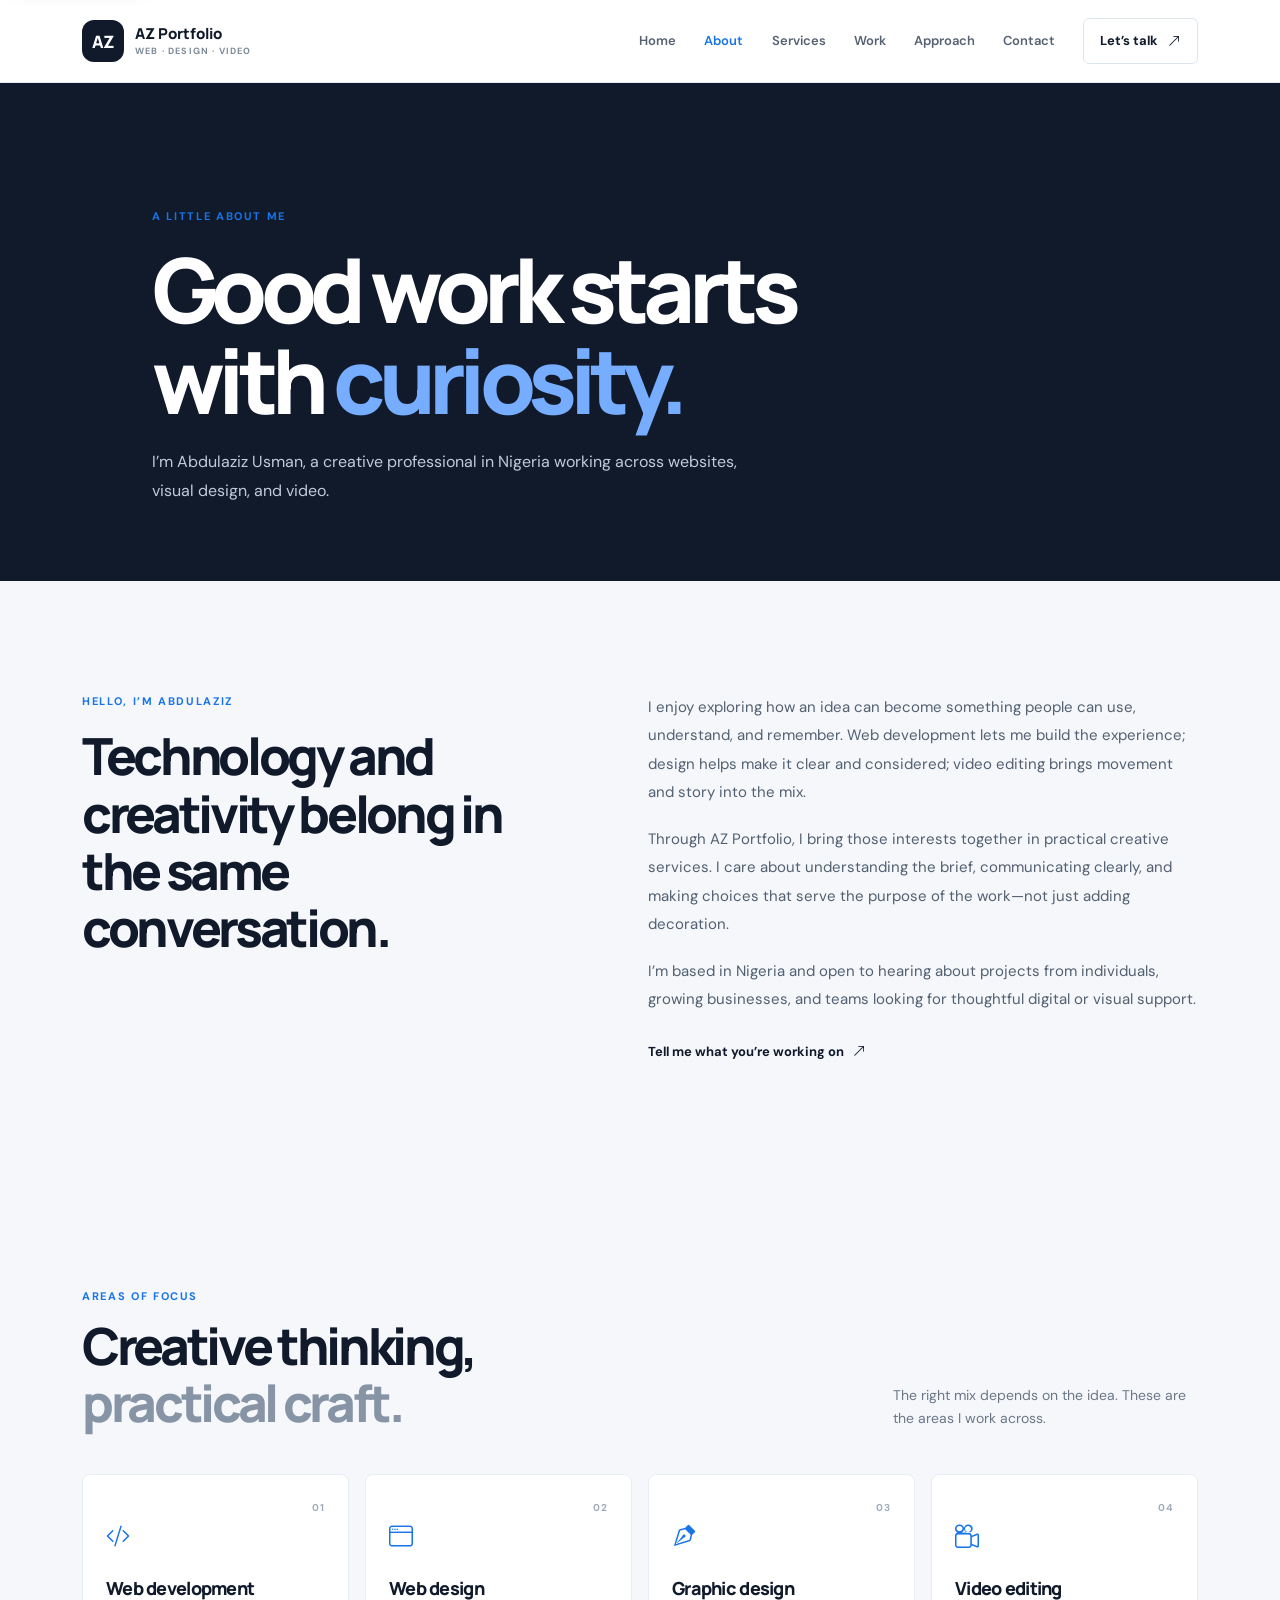
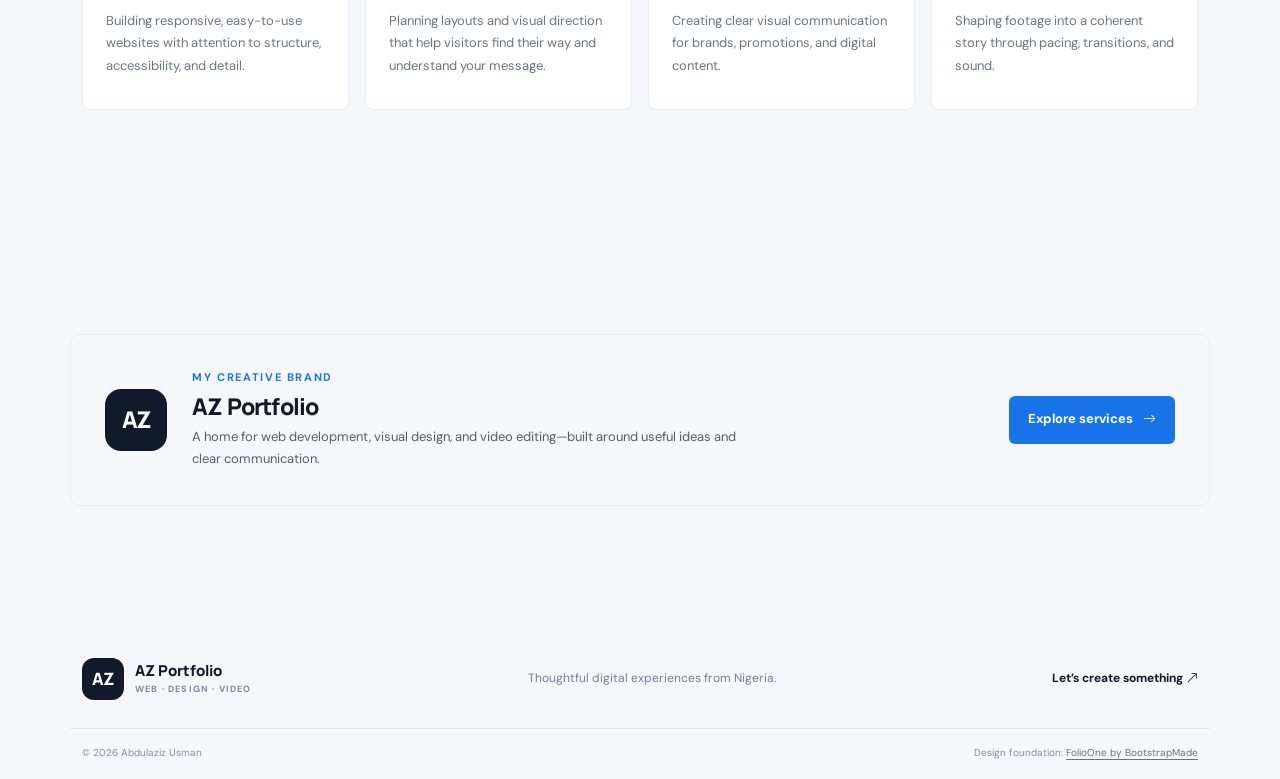
==== about.html @ 6d67b8bb "edit" ====
<!DOCTYPE html>
<html lang="en">
<head>
  <meta charset="utf-8">
  <meta name="viewport" content="width=device-width, initial-scale=1">
  <meta name="description" content="Meet Abdulaziz Usman of AZ Portfolio: a Nigeria-based web developer, designer, and video editor who enjoys turning ideas into useful digital work.">
  <meta name="theme-color" content="#101a2b">
  <meta property="og:type" content="website"><meta property="og:locale" content="en_NG"><meta property="og:site_name" content="AZ Portfolio">
  <meta property="og:title" content="About Abdulaziz Usman | AZ Portfolio"><meta property="og:description" content="A little about Abdulaziz Usman and his approach to web development, design, and video editing.">
  <title>About Abdulaziz Usman | AZ Portfolio</title>
  <link rel="icon" href="assets/img/favicon.svg" type="image/svg+xml">
  <link rel="preconnect" href="https://fonts.googleapis.com"><link rel="preconnect" href="https://fonts.gstatic.com" crossorigin>
  <link href="https://fonts.googleapis.com/css2?family=DM+Sans:wght@400;500;600;700&family=Manrope:wght@400;500;600;700;800&display=swap" rel="stylesheet">
  <link href="assets/vendor/bootstrap/css/bootstrap.min.css" rel="stylesheet"><link href="assets/vendor/bootstrap-icons/bootstrap-icons.css" rel="stylesheet"><link href="assets/vendor/aos/aos.css" rel="stylesheet"><link href="assets/css/main.css" rel="stylesheet">
</head>
<body class="az-site">
  <a class="skip-link" href="#main">Skip to content</a>
  <header id="header" class="header az-header sticky-top"><div class="container az-header-inner">
    <a class="brand-link" href="index.html" aria-label="AZ Portfolio home"><span class="brand-mark" aria-hidden="true">AZ</span><span class="brand-copy"><strong>AZ Portfolio</strong><small>WEB · DESIGN · VIDEO</small></span></a>
    <nav id="navmenu" class="navmenu" aria-label="Main navigation"><ul id="primary-navigation"><li><a href="index.html">Home</a></li><li><a class="active" href="about.html" aria-current="page">About</a></li><li><a href="services.html">Services</a></li><li><a href="portfolio.html">Work</a></li><li><a href="resume.html">Approach</a></li><li><a href="contact.html">Contact</a></li></ul><button class="mobile-nav-toggle d-xl-none" type="button" aria-label="Open navigation" aria-controls="primary-navigation" aria-expanded="false"><i class="bi bi-list" aria-hidden="true"></i></button></nav>
    <a class="header-cta" href="contact.html">Let’s talk <i class="bi bi-arrow-up-right" aria-hidden="true"></i></a>
  </div></header>
  <main id="main">
    <section class="page-hero"><div class="container page-hero-inner" data-aos="fade-up"><p class="eyebrow">A little about me</p><h1>Good work starts<br>with <span>curiosity.</span></h1><p>I’m Abdulaziz Usman, a creative professional in Nigeria working across websites, visual design, and video.</p></div></section>
    <section class="az-section"><div class="container about-layout">
      <div class="about-lead" data-aos="fade-up"><p class="eyebrow">Hello, I’m Abdulaziz</p><h2>Technology and creativity belong in the same conversation.</h2></div>
      <div class="about-copy" data-aos="fade-up" data-aos-delay="100"><p>I enjoy exploring how an idea can become something people can use, understand, and remember. Web development lets me build the experience; design helps make it clear and considered; video editing brings movement and story into the mix.</p><p>Through AZ Portfolio, I bring those interests together in practical creative services. I care about understanding the brief, communicating clearly, and making choices that serve the purpose of the work—not just adding decoration.</p><p>I’m based in Nigeria and open to hearing about projects from individuals, growing businesses, and teams looking for thoughtful digital or visual support.</p><a class="text-link" href="contact.html">Tell me what you’re working on <i class="bi bi-arrow-up-right" aria-hidden="true"></i></a></div>
    </div></section>
    <section class="az-section section-muted"><div class="container">
      <div class="section-heading" data-aos="fade-up"><div><p class="eyebrow">Areas of focus</p><h2>Creative thinking,<br><span>practical craft.</span></h2></div><p class="section-aside">The right mix depends on the idea. These are the areas I work across.</p></div>
      <div class="focus-grid">
        <article class="focus-card" data-aos="fade-up"><span>01</span><i class="bi bi-code-slash" aria-hidden="true"></i><h3>Web development</h3><p>Building responsive, easy-to-use websites with attention to structure, accessibility, and detail.</p></article>
        <article class="focus-card" data-aos="fade-up" data-aos-delay="80"><span>02</span><i class="bi bi-window" aria-hidden="true"></i><h3>Web design</h3><p>Planning layouts and visual direction that help visitors find their way and understand your message.</p></article>
        <article class="focus-card" data-aos="fade-up" data-aos-delay="160"><span>03</span><i class="bi bi-vector-pen" aria-hidden="true"></i><h3>Graphic design</h3><p>Creating clear visual communication for brands, promotions, and digital content.</p></article>
        <article class="focus-card" data-aos="fade-up" data-aos-delay="240"><span>04</span><i class="bi bi-camera-reels" aria-hidden="true"></i><h3>Video editing</h3><p>Shaping footage into a coherent story through pacing, transitions, and sound.</p></article>
      </div>
    </div></section>
    <section class="az-section"><div class="container about-brand" data-aos="fade-up"><span class="brand-mark brand-mark-large" aria-hidden="true">AZ</span><div><p class="eyebrow">My creative brand</p><h2>AZ Portfolio</h2><p>A home for web development, visual design, and video editing—built around useful ideas and clear communication.</p></div><a class="btn-az btn-az-primary" href="services.html">Explore services <i class="bi bi-arrow-right" aria-hidden="true"></i></a></div></section>
  </main>
  <footer class="az-footer"><div class="container footer-main"><a class="brand-link" href="index.html" aria-label="AZ Portfolio home"><span class="brand-mark" aria-hidden="true">AZ</span><span class="brand-copy"><strong>AZ Portfolio</strong><small>WEB · DESIGN · VIDEO</small></span></a><p>Thoughtful digital experiences from Nigeria.</p><a class="footer-contact" href="contact.html">Let’s create something <i class="bi bi-arrow-up-right" aria-hidden="true"></i></a></div><div class="container footer-bottom"><span>© <span class="current-year">2026</span> Abdulaziz Usman</span><span>Design foundation: <a href="https://bootstrapmade.com/" target="_blank" rel="noopener noreferrer">FolioOne by BootstrapMade</a></span></div></footer>
  <a href="#" id="scroll-top" class="scroll-top d-flex align-items-center justify-content-center" aria-label="Back to top"><i class="bi bi-arrow-up-short" aria-hidden="true"></i></a>
  <script src="assets/vendor/bootstrap/js/bootstrap.bundle.min.js"></script><script src="assets/vendor/aos/aos.js"></script><script src="assets/js/main.js"></script>
</body>
</html>
---- assets/css/main.css ----
/**
* Template Name: FolioOne
* Template URL: https://bootstrapmade.com/folioone-bootstrap-portfolio-website-template/
* Updated: Aug 23 2025 with Bootstrap v5.3.7
* Author: BootstrapMade.com
* License: https://bootstrapmade.com/license/
*/

/*--------------------------------------------------------------
# Font & Color Variables
# Help: https://bootstrapmade.com/color-system/
--------------------------------------------------------------*/
/* Fonts */
:root {
  --default-font: "Roboto",  system-ui, -apple-system, "Segoe UI", Roboto, "Helvetica Neue", Arial, "Noto Sans", "Liberation Sans", sans-serif, "Apple Color Emoji", "Segoe UI Emoji", "Segoe UI Symbol", "Noto Color Emoji";
  --heading-font: "Raleway",  sans-serif;
  --nav-font: "Poppins",  sans-serif;
}

/* Global Colors - The following color variables are used throughout the website. Updating them here will change the color scheme of the entire website */
:root { 
  --background-color: #101a20; /* Background color for the entire website, including individual sections */
  --default-color: #e7f2f7; /* Default color used for the majority of the text content across the entire website */
  --heading-color: #ffffff; /* Color for headings, subheadings and title throughout the website */
  --accent-color: #1387c1; /* Accent color that represents your brand on the website. It's used for buttons, links, and other elements that need to stand out */
  --surface-color: #141f26; /* The surface color is used as a background of boxed elements within sections, such as cards, icon boxes, or other elements that require a visual separation from the global background. */
  --contrast-color: #ffffff; /* Contrast color for text, ensuring readability against backgrounds of accent, heading, or default colors. */
}

/* Nav Menu Colors - The following color variables are used specifically for the navigation menu. They are separate from the global colors to allow for more customization options */
:root {
  --nav-color: #ffffff;  /* The default color of the main navmenu links */
  --nav-hover-color: #1387c1; /* Applied to main navmenu links when they are hovered over or active */
  --nav-mobile-background-color: #213642; /* Used as the background color for mobile navigation menu */
  --nav-dropdown-background-color: #051117; /* Used as the background color for dropdown items that appear when hovering over primary navigation items */
  --nav-dropdown-color: #e7f2f7; /* Used for navigation links of the dropdown items in the navigation menu. */
  --nav-dropdown-hover-color: #1387c1; /* Similar to --nav-hover-color, this color is applied to dropdown navigation links when they are hovered over. */
}

/* Color Presets - These classes override global colors when applied to any section or element, providing reuse of the sam color scheme. */

.light-background {
  --background-color: #142027;
  --surface-color: #325264;
}

.dark-background {
  --background-color: #0b1419;
  --default-color: #ffffff;
  --heading-color: #ffffff;
  --surface-color: #252525;
  --contrast-color: #ffffff;
}

/* Smooth scroll */
:root {
  scroll-behavior: smooth;
}

/*--------------------------------------------------------------
# General Styling & Shared Classes
--------------------------------------------------------------*/
body {
  color: var(--default-color);
  background-color: var(--background-color);
  font-family: var(--default-font);
}

a {
  color: var(--accent-color);
  text-decoration: none;
  transition: 0.3s;
}

a:hover {
  color: color-mix(in srgb, var(--accent-color), transparent 25%);
  text-decoration: none;
}

h1,
h2,
h3,
h4,
h5,
h6 {
  color: var(--heading-color);
  font-family: var(--heading-font);
}

/* PHP Email Form Messages
------------------------------*/
.php-email-form .error-message {
  display: none;
  background: #df1529;
  color: #ffffff;
  text-align: left;
  padding: 15px;
  margin-bottom: 24px;
  font-weight: 600;
}

.php-email-form .sent-message {
  display: none;
  color: #ffffff;
  background: #059652;
  text-align: center;
  padding: 15px;
  margin-bottom: 24px;
  font-weight: 600;
}

.php-email-form .loading {
  display: none;
  background: var(--surface-color);
  text-align: center;
  padding: 15px;
  margin-bottom: 24px;
}

.php-email-form .loading:before {
  content: "";
  display: inline-block;
  border-radius: 50%;
  width: 24px;
  height: 24px;
  margin: 0 10px -6px 0;
  border: 3px solid var(--accent-color);
  border-top-color: var(--surface-color);
  animation: php-email-form-loading 1s linear infinite;
}

@keyframes php-email-form-loading {
  0% {
    transform: rotate(0deg);
  }

  100% {
    transform: rotate(360deg);
  }
}

/*--------------------------------------------------------------
# Global Header
--------------------------------------------------------------*/
.header {
  --background-color: rgba(255, 255, 255, 0);
  color: var(--default-color);
  background-color: var(--background-color);
  padding: 15px 0;
  transition: all 0.5s;
  z-index: 997;
  border-bottom: 1px solid color-mix(in srgb, var(--default-color), transparent 92%);
}

.header .logo {
  line-height: 1;
}

.header .logo img {
  max-height: 36px;
  margin-right: 8px;
}

.header .logo h1 {
  font-size: 32px;
  margin: 0;
  font-weight: 400;
  color: var(--heading-color);
}

.header .header-social-links {
  padding-right: 15px;
}

.header .header-social-links a {
  color: color-mix(in srgb, var(--default-color), transparent 40%);
  padding-left: 6px;
  display: inline-block;
  transition: 0.3s;
  font-size: 16px;
}

.header .header-social-links a:hover {
  color: var(--default-color);
}

.header .header-social-links a i {
  line-height: 0px;
}

@media (max-width: 1200px) {
  .header .logo {
    order: 1;
  }

  .header .header-social-links {
    order: 2;
  }

  .header .navmenu {
    order: 3;
  }
}

/* Global Header on Scroll
------------------------------*/
.scrolled .header {
  --background-color: rgb(0, 0, 0);
}

/*--------------------------------------------------------------
# Navigation Menu
--------------------------------------------------------------*/
/* Desktop Navigation */
@media (min-width: 1200px) {
  .navmenu {
    padding: 0;
  }

  .navmenu ul {
    margin: 0;
    padding: 0;
    display: flex;
    list-style: none;
    align-items: center;
  }

  .navmenu li {
    position: relative;
  }

  .navmenu>ul>li {
    white-space: nowrap;
    padding: 15px 28px 15px 0;
  }

  .navmenu>ul>li:last-child {
    padding-right: 0;
  }

  .navmenu a,
  .navmenu a:focus {
    color: var(--nav-color);
    font-size: 15px;
    padding: 0 2px;
    font-family: var(--nav-font);
    font-weight: 400;
    display: flex;
    align-items: center;
    justify-content: space-between;
    white-space: nowrap;
    transition: 0.3s;
    position: relative;
  }

  .navmenu a i,
  .navmenu a:focus i {
    font-size: 12px;
    line-height: 0;
    margin-left: 5px;
    transition: 0.3s;
  }

  .navmenu>ul>li>a:before {
    content: "";
    position: absolute;
    height: 2px;
    bottom: -6px;
    left: 0;
    background-color: var(--nav-hover-color);
    visibility: hidden;
    width: 0px;
    transition: all 0.3s ease-in-out 0s;
  }

  .navmenu a:hover:before,
  .navmenu li:hover>a:before,
  .navmenu .active:before {
    visibility: visible;
    width: 25px;
  }

  .navmenu li:hover>a,
  .navmenu .active,
  .navmenu .active:focus {
    color: var(--nav-hover-color);
  }

  .navmenu .dropdown ul {
    margin: 0;
    padding: 10px 0;
    background: var(--nav-dropdown-background-color);
    display: block;
    position: absolute;
    visibility: hidden;
    left: -5px;
    top: 130%;
    opacity: 0;
    transition: 0.3s;
    border-radius: 4px;
    z-index: 99;
    box-shadow: 0px 0px 30px rgba(0, 0, 0, 0.1);
  }

  .navmenu .dropdown ul li {
    min-width: 200px;
  }

  .navmenu .dropdown ul a {
    padding: 10px 20px;
    font-size: 15px;
    text-transform: none;
    color: var(--nav-dropdown-color);
  }

  .navmenu .dropdown ul a i {
    font-size: 12px;
  }

  .navmenu .dropdown ul a:hover,
  .navmenu .dropdown ul .active:hover,
  .navmenu .dropdown ul li:hover>a {
    color: var(--nav-dropdown-hover-color);
  }

  .navmenu .dropdown:hover>ul {
    opacity: 1;
    top: 100%;
    visibility: visible;
  }

  .navmenu .dropdown .dropdown ul {
    top: 0;
    left: -90%;
    visibility: hidden;
  }

  .navmenu .dropdown .dropdown:hover>ul {
    opacity: 1;
    top: 0;
    left: -100%;
    visibility: visible;
  }
}

/* Mobile Navigation */
@media (max-width: 1199px) {
  .mobile-nav-toggle {
    color: var(--nav-color);
    font-size: 28px;
    line-height: 0;
    margin-right: 10px;
    cursor: pointer;
    transition: color 0.3s;
  }

  .navmenu {
    padding: 0;
    z-index: 9997;
  }

  .navmenu ul {
    display: none;
    list-style: none;
    position: absolute;
    inset: 60px 20px 20px 20px;
    padding: 10px 0;
    margin: 0;
    border-radius: 6px;
    background-color: var(--nav-mobile-background-color);
    border: 1px solid color-mix(in srgb, var(--default-color), transparent 90%);
    box-shadow: none;
    overflow-y: auto;
    transition: 0.3s;
    z-index: 9998;
  }

  .navmenu a,
  .navmenu a:focus {
    color: var(--nav-dropdown-color);
    padding: 10px 20px;
    font-family: var(--nav-font);
    font-size: 17px;
    font-weight: 500;
    display: flex;
    align-items: center;
    justify-content: space-between;
    white-space: nowrap;
    transition: 0.3s;
  }

  .navmenu a i,
  .navmenu a:focus i {
    font-size: 12px;
    line-height: 0;
    margin-left: 5px;
    width: 30px;
    height: 30px;
    display: flex;
    align-items: center;
    justify-content: center;
    border-radius: 50%;
    transition: 0.3s;
    background-color: color-mix(in srgb, var(--accent-color), transparent 90%);
  }

  .navmenu a i:hover,
  .navmenu a:focus i:hover {
    background-color: var(--accent-color);
    color: var(--contrast-color);
  }

  .navmenu a:hover,
  .navmenu .active,
  .navmenu .active:focus {
    color: var(--nav-dropdown-hover-color);
  }

  .navmenu .active i,
  .navmenu .active:focus i {
    background-color: var(--accent-color);
    color: var(--contrast-color);
    transform: rotate(180deg);
  }

  .navmenu .dropdown ul {
    position: static;
    display: none;
    z-index: 99;
    padding: 10px 0;
    margin: 10px 20px;
    background-color: var(--nav-dropdown-background-color);
    transition: all 0.5s ease-in-out;
  }

  .navmenu .dropdown ul ul {
    background-color: rgba(33, 37, 41, 0.1);
  }

  .navmenu .dropdown>.dropdown-active {
    display: block;
    background-color: rgba(33, 37, 41, 0.03);
  }

  .mobile-nav-active {
    overflow: hidden;
  }

  .mobile-nav-active .mobile-nav-toggle {
    color: #fff;
    position: absolute;
    font-size: 32px;
    top: 15px;
    right: 15px;
    margin-right: 0;
    z-index: 9999;
  }

  .mobile-nav-active .navmenu {
    position: fixed;
    overflow: hidden;
    inset: 0;
    background: rgba(33, 37, 41, 0.8);
    transition: 0.3s;
  }

  .mobile-nav-active .navmenu>ul {
    display: block;
  }
}

/*--------------------------------------------------------------
# Global Footer
--------------------------------------------------------------*/
.footer {
  color: var(--default-color);
  background-color: var(--background-color);
  font-size: 14px;
  padding: 40px 0;
  position: relative;
  border-top: 1px solid color-mix(in srgb, var(--default-color), transparent 92%);
}

.footer .copyright p {
  margin-bottom: 0;
}

.footer .social-links {
  margin-top: 20px;
}

.footer .social-links a {
  display: flex;
  align-items: center;
  justify-content: center;
  width: 40px;
  height: 40px;
  border-radius: 50%;
  border: 1px solid color-mix(in srgb, var(--default-color), transparent 50%);
  font-size: 16px;
  color: color-mix(in srgb, var(--default-color), transparent 50%);
  margin: 0 5px;
  transition: 0.3s;
}

.footer .social-links a:hover {
  color: var(--accent-color);
  border-color: var(--accent-color);
}

.footer .credits {
  margin-top: 10px;
  font-size: 13px;
  text-align: center;
}

/*--------------------------------------------------------------
# Preloader
--------------------------------------------------------------*/
#preloader {
  position: fixed;
  inset: 0;
  z-index: 9999;
  overflow: hidden;
  background-color: var(--background-color);
  transition: all 0.6s ease-out;
  width: 100%;
  height: 100vh;
}

#preloader:before,
#preloader:after {
  content: "";
  position: absolute;
  border: 4px solid var(--accent-color);
  border-radius: 50%;
  animation: animate-preloader 2s cubic-bezier(0, 0.2, 0.8, 1) infinite;
}

#preloader:after {
  animation-delay: -0.5s;
}

@keyframes animate-preloader {
  0% {
    width: 10px;
    height: 10px;
    top: calc(50% - 5px);
    left: calc(50% - 5px);
    opacity: 1;
  }

  100% {
    width: 72px;
    height: 72px;
    top: calc(50% - 36px);
    left: calc(50% - 36px);
    opacity: 0;
  }
}

/*--------------------------------------------------------------
# Scroll Top Button
--------------------------------------------------------------*/
.scroll-top {
  position: fixed;
  visibility: hidden;
  opacity: 0;
  right: 15px;
  bottom: -15px;
  z-index: 99999;
  background-color: var(--accent-color);
  width: 44px;
  height: 44px;
  border-radius: 50px;
  transition: all 0.4s;
}

.scroll-top i {
  font-size: 24px;
  color: var(--contrast-color);
  line-height: 0;
}

.scroll-top:hover {
  background-color: color-mix(in srgb, var(--accent-color), transparent 20%);
  color: var(--contrast-color);
}

.scroll-top.active {
  visibility: visible;
  opacity: 1;
  bottom: 15px;
}

/*--------------------------------------------------------------
# Disable aos animation delay on mobile devices
--------------------------------------------------------------*/
@media screen and (max-width: 768px) {
  [data-aos-delay] {
    transition-delay: 0 !important;
  }
}

/*--------------------------------------------------------------
# Global Page Titles & Breadcrumbs
--------------------------------------------------------------*/
.page-title {
  color: var(--default-color);
  background-color: var(--background-color);
  position: relative;
}

.page-title .heading {
  padding: 80px 0;
  border-top: 1px solid color-mix(in srgb, var(--default-color), transparent 90%);
}

.page-title .heading h1 {
  font-size: 38px;
  font-weight: 700;
}

.page-title nav {
  background-color: color-mix(in srgb, var(--default-color), transparent 96%);
  padding: 20px 0;
}

.page-title nav ol {
  display: flex;
  flex-wrap: wrap;
  list-style: none;
  padding: 0;
  margin: 0;
  font-size: 16px;
  font-weight: 400;
}

.page-title nav ol li+li {
  padding-left: 10px;
}

.page-title nav ol li+li::before {
  content: "/";
  display: inline-block;
  padding-right: 10px;
  color: color-mix(in srgb, var(--default-color), transparent 70%);
}

/*--------------------------------------------------------------
# Global Sections
--------------------------------------------------------------*/
section,
.section {
  color: var(--default-color);
  background-color: var(--background-color);
  padding: 60px 0;
  scroll-margin-top: 100px;
  overflow: clip;
}

@media (max-width: 1199px) {

  section,
  .section {
    scroll-margin-top: 66px;
  }
}

/*--------------------------------------------------------------
# Global Section Titles
--------------------------------------------------------------*/
.section-title {
  text-align: center;
  padding-bottom: 60px;
  position: relative;
}

.section-title h2 {
  font-size: 3.5rem;
  font-weight: 400;
  line-height: 1.2;
  color: var(--heading-color);
  margin-bottom: 1.5rem;
  letter-spacing: -1px;
}

@media (max-width: 768px) {
  .section-title h2 {
    font-size: 2.5rem;
  }
}

.section-title p {
  font-size: 1.125rem;
  line-height: 1.8;
  color: color-mix(in srgb, var(--default-color), transparent 25%);
  max-width: 900px;
  margin: 0 auto;
  text-wrap: balance;
}

/*--------------------------------------------------------------
# Hero Section
--------------------------------------------------------------*/
.hero {
  padding: 80px 0;
  min-height: 100vh;
  display: flex;
  align-items: center;
}

.hero .hero-content h1 {
  font-size: 3.5rem;
  font-weight: 700;
  margin-bottom: 1rem;
  line-height: 1.2;
}

.hero .hero-content h1 .highlight {
  color: var(--accent-color);
  position: relative;
}

.hero .hero-content h1 .highlight::after {
  content: "";
  position: absolute;
  bottom: 0;
  left: 0;
  width: 100%;
  height: 3px;
  background: linear-gradient(90deg, var(--accent-color), color-mix(in srgb, var(--accent-color), transparent 50%));
  border-radius: 2px;
}

@media (max-width: 768px) {
  .hero .hero-content h1 {
    font-size: 2.5rem;
  }
}

.hero .hero-content h2 {
  font-size: 1.5rem;
  font-weight: 400;
  margin-bottom: 2rem;
  color: color-mix(in srgb, var(--default-color), transparent 20%);
}

.hero .hero-content h2 .typed {
  color: var(--accent-color);
  font-weight: 600;
}

@media (max-width: 768px) {
  .hero .hero-content h2 {
    font-size: 1.25rem;
  }
}

.hero .hero-content p {
  font-size: 1.1rem;
  line-height: 1.6;
  margin-bottom: 2.5rem;
  color: color-mix(in srgb, var(--default-color), transparent 30%);
}

.hero .hero-actions {
  display: flex;
  gap: 1rem;
  margin-bottom: 3rem;
}

.hero .hero-actions .btn {
  padding: 12px 30px;
  border-radius: 50px;
  font-weight: 600;
  text-decoration: none;
  transition: all 0.3s ease;
  border: 2px solid;
}

.hero .hero-actions .btn.btn-primary {
  background: var(--accent-color);
  color: var(--contrast-color);
  border-color: var(--accent-color);
}

.hero .hero-actions .btn.btn-primary:hover {
  background: color-mix(in srgb, var(--accent-color), black 15%);
  border-color: color-mix(in srgb, var(--accent-color), black 15%);
  transform: translateY(-2px);
}

.hero .hero-actions .btn.btn-outline {
  background: transparent;
  color: var(--accent-color);
  border-color: var(--accent-color);
}

.hero .hero-actions .btn.btn-outline:hover {
  transform: translateY(-2px);
}

@media (max-width: 576px) {
  .hero .hero-actions {
    flex-direction: column;
  }

  .hero .hero-actions .btn {
    text-align: center;
  }
}

.hero .social-links {
  display: flex;
  gap: 1rem;
}

.hero .social-links a {
  width: 45px;
  height: 45px;
  background: var(--surface-color);
  border-radius: 50%;
  display: flex;
  align-items: center;
  justify-content: center;
  color: var(--default-color);
  font-size: 1.2rem;
  transition: all 0.3s ease;
}

.hero .social-links a:hover {
  background: var(--accent-color);
  color: var(--contrast-color);
  transform: translateY(-3px);
  box-shadow: 0 8px 25px color-mix(in srgb, var(--accent-color), transparent 70%);
}

.hero .hero-image {
  position: relative;
}

.hero .hero-image .image-wrapper {
  position: relative;
  max-width: 450px;
  margin: 0 auto;
}

.hero .hero-image .image-wrapper img {
  border-radius: 20px;
  box-shadow: 0 5px 15px color-mix(in srgb, var(--default-color), transparent 95%);
  transition: transform 0.3s ease;
}

.hero .hero-image .image-wrapper img:hover {
  transform: scale(1.02);
}

.hero .hero-image .floating-elements {
  position: absolute;
  top: 0;
  left: 0;
  right: 0;
  bottom: 0;
  pointer-events: none;
}

.hero .hero-image .floating-elements .floating-card {
  position: absolute;
  background: var(--surface-color);
  padding: 15px 20px;
  border-radius: 15px;
  box-shadow: 0 10px 30px color-mix(in srgb, var(--default-color), transparent 90%);
  display: flex;
  align-items: center;
  gap: 10px;
  font-weight: 600;
  animation: float 3s ease-in-out infinite;
}

.hero .hero-image .floating-elements .floating-card i {
  font-size: 1.5rem;
  color: var(--accent-color);
}

.hero .hero-image .floating-elements .floating-card.design {
  top: 10%;
  right: -10%;
  animation-delay: 0s;
}

.hero .hero-image .floating-elements .floating-card.code {
  bottom: 30%;
  left: -15%;
  animation-delay: 1s;
}

.hero .hero-image .floating-elements .floating-card.creativity {
  top: 60%;
  right: -5%;
  animation-delay: 2s;
}

@media (max-width: 992px) {
  .hero .hero-image .floating-elements .floating-card {
    display: none;
  }
}

@keyframes float {

  0%,
  100% {
    transform: translateY(0px);
  }

  50% {
    transform: translateY(-10px);
  }
}

@media (max-width: 992px) {
  .hero .hero-content {
    text-align: center;
    margin-bottom: 3rem;
  }
}

/*--------------------------------------------------------------
# About Section
--------------------------------------------------------------*/
.about .intro-content .eyebrow {
  display: inline-block;
  letter-spacing: 0.12em;
  text-transform: uppercase;
  font-size: 12px;
  color: color-mix(in srgb, var(--default-color), transparent 40%);
  margin-bottom: 16px;
}

.about .intro-content .headline {
  font-family: var(--heading-font);
  font-weight: 300;
  line-height: 1.2;
  font-size: clamp(28px, 4vw, 44px);
  margin: 0 0 24px 0;
}

.about .intro-content .lead {
  font-size: 18px;
  line-height: 1.8;
  color: color-mix(in srgb, var(--default-color), transparent 10%);
  margin-bottom: 24px;
}

.about .intro-content p {
  line-height: 1.8;
  margin-bottom: 24px;
  color: color-mix(in srgb, var(--default-color), transparent 5%);
}

.about .intro-content .cta-group {
  display: flex;
  gap: 24px;
  align-items: center;
  margin-top: 24px;
}

.about .intro-content .cta-group .btn-ghost {
  display: inline-flex;
  align-items: center;
  gap: 8px;
  padding: 12px 18px;
  border-radius: 6px;
  color: var(--accent-color);
  background: color-mix(in srgb, var(--accent-color), transparent 92%);
  border: 1px solid color-mix(in srgb, var(--accent-color), transparent 70%);
  transition: 0.3s ease-in-out;
}

.about .intro-content .cta-group .btn-ghost:hover,
.about .intro-content .cta-group .btn-ghost:focus {
  color: var(--contrast-color);
  background: var(--accent-color);
  border-color: var(--accent-color);
  outline: none;
  box-shadow: 0 0 0 3px color-mix(in srgb, var(--accent-color), transparent 70%);
}

.about .intro-content .cta-group .link-underline {
  display: inline-flex;
  align-items: center;
  gap: 8px;
  position: relative;
  color: var(--accent-color);
  padding-bottom: 4px;
  transition: 0.3s ease-in-out;
}

.about .intro-content .cta-group .link-underline::after {
  content: "";
  position: absolute;
  left: 0;
  right: 0;
  bottom: 0;
  height: 1px;
  background: color-mix(in srgb, var(--accent-color), transparent 40%);
  transform: scaleX(0.4);
  transform-origin: left;
  transition: 0.3s ease-in-out;
}

.about .intro-content .cta-group .link-underline:hover,
.about .intro-content .cta-group .link-underline:focus {
  color: color-mix(in srgb, var(--accent-color), transparent 10%);
  outline: none;
}

.about .intro-content .cta-group .link-underline:hover::after,
.about .intro-content .cta-group .link-underline:focus::after {
  transform: scaleX(1);
}

.about .profile-figure {
  margin: 0;
}

.about .profile-figure .profile-photo {
  width: 88%;
  max-width: 440px;
  border-radius: 18px;
  box-shadow: 0 10px 30px color-mix(in srgb, var(--default-color), transparent 92%);
  transform: translateY(0);
  transition: transform 0.3s ease-in-out;
}

.about .profile-figure .profile-caption {
  margin-top: 24px;
  display: flex;
  align-items: center;
  justify-content: center;
}

.about .profile-figure .profile-caption .meta {
  font-size: 14px;
  color: color-mix(in srgb, var(--default-color), transparent 20%);
}

.about .profile-figure .profile-caption .meta .funfact {
  font-size: 13px;
  margin-top: 4px;
  color: color-mix(in srgb, var(--default-color), transparent 35%);
}

.about .profile-figure:hover .profile-photo {
  transform: translateY(-4px);
}

.about .skill-item {
  padding: 24px;
  border-radius: 6px;
  transition: 0.3s ease-in-out;
  background: color-mix(in srgb, var(--surface-color), var(--accent-color) 2%);
  border: 1px solid color-mix(in srgb, var(--default-color), transparent 88%);
  height: 100%;
}

.about .skill-item i {
  font-size: 24px;
  color: var(--accent-color);
  margin-bottom: 16px;
  display: inline-block;
}

.about .skill-item h3 {
  font-size: 16px;
  margin-bottom: 6px;
  font-weight: 500;
}

.about .skill-item p {
  margin: 0;
  font-size: 14px;
  color: color-mix(in srgb, var(--default-color), transparent 25%);
}

.about .skill-item:hover {
  transform: translateY(-3px);
  border-color: color-mix(in srgb, var(--accent-color), transparent 60%);
  box-shadow: 0 10px 30px color-mix(in srgb, var(--default-color), transparent 92%);
}

.about .timeline-item {
  position: relative;
  padding-left: 26px;
}

.about .timeline-item time {
  display: inline-block;
  font-size: 12px;
  letter-spacing: 0.08em;
  text-transform: uppercase;
  color: color-mix(in srgb, var(--default-color), transparent 45%);
  margin-bottom: 6px;
}

.about .timeline-item h4 {
  font-size: 18px;
  font-weight: 400;
  margin: 0 0 6px;
}

.about .timeline-item p {
  font-size: 14px;
  color: color-mix(in srgb, var(--default-color), transparent 25%);
  margin: 0;
}

.about .timeline-item .dot {
  position: absolute;
  left: 0;
  top: 4px;
  width: 10px;
  height: 10px;
  border-radius: 50%;
  background: var(--accent-color);
  box-shadow: 0 0 0 6px color-mix(in srgb, var(--accent-color), transparent 80%);
}

.about .personal-quote {
  padding: 24px 0;
}

.about .personal-quote p {
  font-family: var(--heading-font);
  font-weight: 300;
  font-size: clamp(20px, 3vw, 28px);
  line-height: 1.5;
  color: color-mix(in srgb, var(--default-color), transparent 5%);
  margin: 0 auto;
  max-width: 800px;
}

.about .fact-pill {
  display: flex;
  align-items: center;
  justify-content: center;
  gap: 10px;
  padding: 10px 14px;
  border-radius: 999px;
  border: 1px solid color-mix(in srgb, var(--default-color), transparent 85%);
  background: var(--surface-color);
  color: color-mix(in srgb, var(--default-color), transparent 10%);
  transition: 0.3s ease-in-out;
}

.about .fact-pill i {
  color: var(--accent-color);
}

.about .fact-pill span {
  font-size: 14px;
}

.about .fact-pill:hover {
  transform: translateY(-2px);
  border-color: color-mix(in srgb, var(--accent-color), transparent 60%);
  box-shadow: 0 10px 30px color-mix(in srgb, var(--default-color), transparent 92%);
}

.about .fact-pill:focus-within {
  box-shadow: 0 0 0 3px color-mix(in srgb, var(--accent-color), transparent 70%);
}

@media (max-width: 992px) {
  .about .profile-figure {
    text-align: center !important;
  }

  .about .profile-figure .profile-photo {
    width: 72%;
  }

  .about .intro-content .cta-group {
    flex-wrap: wrap;
  }
}

@media (max-width: 576px) {
  .about .profile-figure .profile-photo {
    width: 100%;
  }
}

/*--------------------------------------------------------------
# Skills Section
--------------------------------------------------------------*/
.skills .skill-box {
  background-color: var(--surface-color);
  padding: 2rem;
  border-radius: 8px;
  box-shadow: 0 0 20px rgba(0, 0, 0, 0.05);
}

.skills .skill-box h3 {
  font-size: 1.2rem;
  margin-bottom: 1rem;
  font-weight: 600;
}

.skills .skill-box p {
  font-size: 0.9rem;
  margin-bottom: 0.8rem;
  opacity: 0.6;
}

.skills .skill-box .progress {
  background-color: color-mix(in srgb, var(--accent-color), transparent 85%);
  border-radius: 50px;
  height: 8px;
  margin-top: 5px;
  overflow: hidden;
}

.skills .skill-box .progress .progress-bar {
  background-color: var(--accent-color);
  height: 100%;
  position: relative;
  border-radius: 50px;
  transition: 0.9s;
  width: 1px;
}

/*--------------------------------------------------------------
# Stats Section
--------------------------------------------------------------*/
.stats .avatars {
  position: relative;
}

.stats .avatars img {
  width: 60px;
  height: 60px;
  border: 3px solid var(--accent-color);
  margin-right: -15px;
  transition: transform 0.3s ease;
}

.stats .avatars img:hover {
  transform: translateY(-5px);
  z-index: 2;
}

.stats .counters h2 {
  color: var(--heading-color);
  font-size: 48px;
  font-weight: 700;
  margin-bottom: 10px;
}

.stats .counters h2 span {
  display: inline-block;
}

.stats .counters p {
  color: var(--default-color);
  font-size: 18px;
  margin: 0;
  opacity: 0.9;
}

@media (max-width: 991px) {
  .stats .row {
    text-align: center;
  }

  .stats .avatars {
    justify-content: center;
    margin-bottom: 40px;
  }

  .stats .counters h2 {
    font-size: 36px;
  }

  .stats .counters p {
    font-size: 16px;
  }

  .stats .counters .col-md-4 {
    margin-bottom: 30px;
  }

  .stats .counters .col-md-4:last-child {
    margin-bottom: 0;
  }
}

@media (max-width: 576px) {
  .stats {
    padding: 60px 0;
  }

  .stats .avatars {
    flex-wrap: wrap;
    justify-content: center;
  }

  .stats .avatars img {
    margin: 0 -8px;
  }
}

/*--------------------------------------------------------------
# Testimonials Section
--------------------------------------------------------------*/
.testimonials .testimonials-carousel,
.testimonials .testimonials-slider {
  overflow: hidden;
}

.testimonials .testimonial-item .testimonial-content {
  border-left: 3px solid var(--accent-color);
  padding-left: 30px;
}

.testimonials .testimonial-item .testimonial-img {
  border-radius: 50%;
  border: 4px solid var(--background-color);
  margin: 0 auto;
}

.testimonials .testimonial-item h3 {
  font-size: 20px;
  font-weight: bold;
  margin: 10px 0 5px 0;
}

.testimonials .testimonial-item h4 {
  font-size: 14px;
  color: color-mix(in srgb, var(--default-color), transparent 40%);
  margin: 0 0 10px 0;
}

.testimonials .testimonial-item .stars i {
  color: #ffc107;
  margin: 0 1px;
}

.testimonials .testimonial-item .quote-icon-left,
.testimonials .testimonial-item .quote-icon-right {
  color: color-mix(in srgb, var(--accent-color), transparent 50%);
  font-size: 26px;
  line-height: 0;
}

.testimonials .testimonial-item .quote-icon-left {
  display: inline-block;
  left: -5px;
  position: relative;
}

.testimonials .testimonial-item .quote-icon-right {
  display: inline-block;
  right: -5px;
  position: relative;
  top: 10px;
  transform: scale(-1, -1);
}

.testimonials .testimonial-item p {
  font-style: italic;
}

.testimonials .swiper-wrapper {
  height: auto;
}

.testimonials .swiper-pagination {
  margin-top: 30px;
  position: relative;
}

.testimonials .swiper-pagination .swiper-pagination-bullet {
  width: 12px;
  height: 12px;
  background-color: color-mix(in srgb, var(--default-color), transparent 85%);
  opacity: 1;
}

.testimonials .swiper-pagination .swiper-pagination-bullet-active {
  background-color: var(--accent-color);
}

/*--------------------------------------------------------------
# Resume Section
--------------------------------------------------------------*/
.resume .resume-item {
  margin-bottom: 3rem;
}

.resume .resume-item .resume-title {
  font-size: 1.75rem;
  font-weight: 700;
  margin-bottom: 1.5rem;
  padding-bottom: 1.5rem;
  position: relative;
  color: var(--heading-color);
}

.resume .resume-item .resume-title::after {
  content: "";
  position: absolute;
  display: block;
  width: 50px;
  height: 3px;
  background: var(--accent-color);
  bottom: 0;
  left: 0;
}

.resume .resume-item .resume-content {
  padding-left: 1.25rem;
  border-left: 2px solid color-mix(in srgb, var(--accent-color), transparent 85%);
}

.resume .resume-item article {
  position: relative;
  margin-bottom: 2.5rem;
}

.resume .resume-item article::before {
  content: "";
  position: absolute;
  width: 16px;
  height: 16px;
  border-radius: 50%;
  left: -1.8rem;
  top: 0.25rem;
  background: var(--background-color);
  border: 2px solid var(--accent-color);
}

.resume .resume-item article h4 {
  font-size: 1.25rem;
  font-weight: 600;
  margin-bottom: 0.5rem;
  color: var(--heading-color);
}

.resume .resume-item article h5 {
  font-size: 1rem;
  background: color-mix(in srgb, var(--accent-color), transparent 92%);
  padding: 0.375rem 0.75rem;
  display: inline-block;
  font-weight: 600;
  margin: 0.5rem 0;
  color: var(--accent-color);
  border-radius: 4px;
}

.resume .resume-item article .institution,
.resume .resume-item article .company {
  font-size: 1rem;
  margin-bottom: 1rem;
  color: color-mix(in srgb, var(--default-color), transparent 25%);
}

.resume .resume-item article p {
  margin-bottom: 1rem;
}

.resume .resume-item article ul {
  padding-left: 1.25rem;
  margin-bottom: 0;
}

.resume .resume-item article ul li {
  padding-bottom: 0.75rem;
  position: relative;
}

.resume .resume-item article ul li:last-child {
  padding-bottom: 0;
}

.resume .skill-item {
  margin-bottom: 2rem;
}

.resume .skill-item h4 {
  font-size: 1rem;
  font-weight: 600;
  margin-bottom: 0.75rem;
  color: var(--heading-color);
}

.resume .skill-item .progress {
  height: 0.75rem;
  background-color: color-mix(in srgb, var(--accent-color), transparent 92%);
  border-radius: 1rem;
  overflow: visible;
}

.resume .skill-item .progress .progress-bar {
  background-color: var(--accent-color);
  position: relative;
  border-radius: 1rem;
  width: 0;
  transition: width 1s ease;
}

.resume .skill-item .progress .progress-bar::after {
  content: attr(aria-valuenow) "%";
  position: absolute;
  right: 0;
  top: -1.75rem;
  font-size: 0.875rem;
  font-weight: 600;
  color: var(--accent-color);
}

@media (max-width: 991.98px) {
  .resume .resume-item {
    margin-bottom: 2rem;
  }
}

@media (max-width: 767.98px) {
  .resume .resume-content {
    padding-left: 1rem !important;
  }

  .resume article::before {
    left: -2rem !important;
  }
}

/*--------------------------------------------------------------
# Services Section
--------------------------------------------------------------*/
.services .service-item {
  display: flex;
  background-color: var(--surface-color);
  border-radius: 12px;
  padding: 2rem;
  height: 100%;
  position: relative;
  overflow: hidden;
  box-shadow: 0 5px 20px rgba(0, 0, 0, 0.03);
  transition: all 0.4s ease;
}

.services .service-item::before {
  content: "";
  position: absolute;
  left: 0;
  top: 0;
  height: 100%;
  width: 4px;
  background-color: var(--accent-color);
  transform: scaleY(0);
  transform-origin: bottom;
  transition: transform 0.4s cubic-bezier(0.65, 0, 0.35, 1);
}

.services .service-item:hover {
  box-shadow: 0 10px 30px rgba(0, 0, 0, 0.08);
  transform: translateY(-5px);
}

.services .service-item:hover::before {
  transform: scaleY(1);
}

.services .service-item:hover .service-icon {
  background-color: var(--accent-color);
  color: var(--contrast-color);
  transform: rotateY(180deg);
}

.services .service-item:hover .service-icon i {
  transform: rotateY(180deg);
}

.services .service-item:hover .service-link i {
  transform: translateX(5px);
}

.services .service-icon {
  flex-shrink: 0;
  width: 70px;
  height: 70px;
  border-radius: 12px;
  background-color: color-mix(in srgb, var(--accent-color), transparent 90%);
  color: var(--accent-color);
  display: flex;
  align-items: center;
  justify-content: center;
  margin-right: 1.5rem;
  transition: all 0.5s ease;
}

.services .service-icon i {
  font-size: 2rem;
  transition: transform 0.5s ease;
}

.services .service-content {
  flex-grow: 1;
}

.services .service-content h3 {
  font-size: 1.4rem;
  margin-bottom: 1rem;
  font-weight: 700;
  color: var(--heading-color);
}

.services .service-content p {
  margin-bottom: 1.25rem;
  color: color-mix(in srgb, var(--default-color), transparent 20%);
}

.services .service-link {
  display: inline-flex;
  align-items: center;
  color: var(--accent-color);
  font-weight: 600;
  text-decoration: none;
  transition: color 0.3s ease;
}

.services .service-link span {
  margin-right: 0.5rem;
}

.services .service-link i {
  transition: transform 0.3s ease;
}

.services .service-link:hover {
  color: color-mix(in srgb, var(--accent-color), transparent 25%);
}

@media (max-width: 767.98px) {
  .services .service-item {
    padding: 1.5rem;
    margin-bottom: 1rem;
  }

  .services .service-icon {
    width: 60px;
    height: 60px;
    margin-right: 1rem;
  }

  .services .service-icon i {
    font-size: 1.5rem;
  }

  .services .service-content h3 {
    font-size: 1.2rem;
    margin-bottom: 0.75rem;
  }

  .services .service-content p {
    margin-bottom: 1rem;
    font-size: 0.95rem;
  }
}

@media (max-width: 575.98px) {
  .services .service-item {
    flex-direction: column;
    text-align: center;
  }

  .services .service-item::before {
    width: 100%;
    height: 4px;
    transform: scaleX(0);
    transform-origin: left;
  }

  .services .service-item:hover::before {
    transform: scaleX(1);
  }

  .services .service-icon {
    margin-right: 0;
    margin-bottom: 1.25rem;
  }

  .services .service-link {
    justify-content: center;
  }
}

/*--------------------------------------------------------------
# Service Details Section
--------------------------------------------------------------*/
.service-details .service-hero {
  margin-bottom: 4rem;
}

.service-details .service-hero .service-meta {
  display: flex;
  align-items: center;
  gap: 1rem;
  margin-bottom: 1.5rem;
}

.service-details .service-hero .service-meta .service-category {
  background: color-mix(in srgb, var(--accent-color), transparent 85%);
  color: var(--accent-color);
  padding: 0.5rem 1rem;
  border-radius: 20px;
  font-size: 0.85rem;
  font-weight: 500;
  letter-spacing: 0.5px;
}

.service-details .service-hero .service-meta .reading-time {
  color: color-mix(in srgb, var(--default-color), transparent 50%);
  font-size: 0.9rem;
  font-weight: 300;
}

.service-details .service-hero h1 {
  font-size: 3.5rem;
  font-weight: 300;
  line-height: 1.2;
  margin-bottom: 1.5rem;
  color: var(--heading-color);
  letter-spacing: -0.02em;
}

.service-details .service-hero .service-description {
  font-size: 1.25rem;
  line-height: 1.7;
  color: color-mix(in srgb, var(--default-color), transparent 25%);
  font-weight: 300;
  margin: 0;
}

.service-details .service-visual {
  margin-bottom: 4rem;
  overflow: hidden;
  border-radius: 4px;
}

.service-details .service-visual img {
  width: 100%;
  height: 400px;
  object-fit: cover;
  transition: transform 0.5s ease;
}

.service-details .service-visual img:hover {
  transform: scale(1.02);
}

.service-details .service-narrative {
  margin-bottom: 5rem;
}

.service-details .service-narrative h3 {
  font-size: 2rem;
  font-weight: 300;
  margin-bottom: 2rem;
  color: var(--heading-color);
  letter-spacing: -0.01em;
}

.service-details .service-narrative p {
  font-size: 1.1rem;
  line-height: 1.8;
  margin-bottom: 2rem;
  color: var(--default-color);
  font-weight: 300;
}

.service-details .benefits-grid {
  display: grid;
  grid-template-columns: repeat(auto-fit, minmax(280px, 1fr));
  gap: 2.5rem;
  margin-top: 3rem;
}

.service-details .benefits-grid .benefit-card {
  text-align: center;
  padding: 0;
}

.service-details .benefits-grid .benefit-card .benefit-icon {
  width: 60px;
  height: 60px;
  background: color-mix(in srgb, var(--accent-color), transparent 90%);
  border-radius: 50%;
  display: flex;
  align-items: center;
  justify-content: center;
  margin: 0 auto 1.5rem;
  transition: all 0.3s ease;
}

.service-details .benefits-grid .benefit-card .benefit-icon i {
  font-size: 1.5rem;
  color: var(--accent-color);
}

.service-details .benefits-grid .benefit-card:hover .benefit-icon {
  background: var(--accent-color);
  transform: translateY(-2px);
}

.service-details .benefits-grid .benefit-card:hover .benefit-icon i {
  color: var(--contrast-color);
}

.service-details .benefits-grid .benefit-card h4 {
  font-size: 1.2rem;
  font-weight: 400;
  margin-bottom: 1rem;
  color: var(--heading-color);
}

.service-details .benefits-grid .benefit-card p {
  font-size: 1rem;
  line-height: 1.6;
  color: color-mix(in srgb, var(--default-color), transparent 30%);
  margin: 0;
}

.service-details .timeline-section {
  margin-bottom: 4rem;
}

.service-details .timeline-section h3 {
  font-size: 2rem;
  font-weight: 300;
  margin-bottom: 3rem;
  color: var(--heading-color);
  letter-spacing: -0.01em;
}

.service-details .timeline-section .timeline {
  position: relative;
}

.service-details .timeline-section .timeline::before {
  content: "";
  position: absolute;
  left: 30px;
  top: 0;
  bottom: 0;
  width: 1px;
  background: color-mix(in srgb, var(--default-color), transparent 85%);
}

.service-details .timeline-section .timeline .timeline-item {
  position: relative;
  padding-left: 80px;
  margin-bottom: 3rem;
}

.service-details .timeline-section .timeline .timeline-item:last-child {
  margin-bottom: 0;
}

.service-details .timeline-section .timeline .timeline-item .timeline-marker {
  position: absolute;
  left: 0;
  top: 0;
  width: 60px;
  height: 60px;
  background: var(--surface-color);
  border: 2px solid color-mix(in srgb, var(--accent-color), transparent 70%);
  border-radius: 50%;
  display: flex;
  align-items: center;
  justify-content: center;
  z-index: 1;
}

.service-details .timeline-section .timeline .timeline-item .timeline-marker span {
  font-size: 1.2rem;
  font-weight: 500;
  color: var(--accent-color);
}

.service-details .timeline-section .timeline .timeline-item .timeline-content h4 {
  font-size: 1.3rem;
  font-weight: 400;
  margin-bottom: 0.75rem;
  color: var(--heading-color);
}

.service-details .timeline-section .timeline .timeline-item .timeline-content p {
  font-size: 1rem;
  line-height: 1.6;
  margin-bottom: 0.5rem;
  color: var(--default-color);
}

.service-details .timeline-section .timeline .timeline-item .timeline-content small {
  color: color-mix(in srgb, var(--default-color), transparent 40%);
  font-size: 0.9rem;
  font-weight: 500;
}

.service-details .service-sidebar {
  padding-left: 2rem;
}

@media (max-width: 992px) {
  .service-details .service-sidebar {
    padding-left: 0;
    margin-top: 4rem;
  }
}

.service-details .overview-card,
.service-details .success-story,
.service-details .consultation-form {
  background: var(--surface-color);
  border-radius: 8px;
  padding: 2.5rem;
  margin-bottom: 2.5rem;
  border: 1px solid color-mix(in srgb, var(--default-color), transparent 93%);
  transition: all 0.3s ease;
}

.service-details .overview-card:hover,
.service-details .success-story:hover,
.service-details .consultation-form:hover {
  border-color: color-mix(in srgb, var(--accent-color), transparent 80%);
}

.service-details .overview-card .overview-header h4 {
  font-size: 1.4rem;
  font-weight: 400;
  margin-bottom: 2rem;
  color: var(--heading-color);
}

.service-details .overview-card .overview-stats {
  display: grid;
  grid-template-columns: repeat(3, 1fr);
  gap: 1.5rem;
  margin-bottom: 2rem;
}

.service-details .overview-card .overview-stats .stat-item {
  text-align: center;
}

.service-details .overview-card .overview-stats .stat-item .stat-number {
  font-size: 2rem;
  font-weight: 300;
  color: var(--accent-color);
  line-height: 1;
  margin-bottom: 0.5rem;
}

.service-details .overview-card .overview-stats .stat-item .stat-label {
  font-size: 0.85rem;
  color: color-mix(in srgb, var(--default-color), transparent 40%);
  font-weight: 500;
  text-transform: uppercase;
  letter-spacing: 0.5px;
}

.service-details .overview-card .overview-details {
  border-top: 1px solid color-mix(in srgb, var(--default-color), transparent 90%);
  padding-top: 1.5rem;
}

.service-details .overview-card .overview-details .detail-row {
  display: flex;
  justify-content: space-between;
  align-items: center;
  margin-bottom: 1rem;
}

.service-details .overview-card .overview-details .detail-row:last-child {
  margin-bottom: 0;
}

.service-details .overview-card .overview-details .detail-row .detail-label {
  font-size: 0.95rem;
  color: color-mix(in srgb, var(--default-color), transparent 30%);
  font-weight: 400;
}

.service-details .overview-card .overview-details .detail-row .detail-value {
  font-size: 0.95rem;
  color: var(--heading-color);
  font-weight: 500;
}

.service-details .success-story .story-quote p {
  font-size: 1.1rem;
  line-height: 1.7;
  color: color-mix(in srgb, var(--default-color), transparent 20%);
  font-style: italic;
  margin-bottom: 2rem;
}

.service-details .success-story .story-author {
  display: flex;
  align-items: center;
  gap: 1rem;
  margin-bottom: 1.5rem;
}

.service-details .success-story .story-author .author-avatar {
  width: 50px;
  height: 50px;
  border-radius: 50%;
  object-fit: cover;
}

.service-details .success-story .story-author .author-details h5 {
  font-size: 1rem;
  font-weight: 500;
  margin-bottom: 0.25rem;
  color: var(--heading-color);
}

.service-details .success-story .story-author .author-details span {
  display: block;
  font-size: 0.9rem;
  color: color-mix(in srgb, var(--default-color), transparent 40%);
  margin-bottom: 0.25rem;
}

.service-details .success-story .story-author .author-details small {
  font-size: 0.8rem;
  color: color-mix(in srgb, var(--default-color), transparent 50%);
}

.service-details .success-story .story-metrics {
  display: grid;
  grid-template-columns: repeat(2, 1fr);
  gap: 1rem;
  padding-top: 1.5rem;
  border-top: 1px solid color-mix(in srgb, var(--default-color), transparent 90%);
}

.service-details .success-story .story-metrics .metric {
  text-align: center;
}

.service-details .success-story .story-metrics .metric .metric-value {
  font-size: 1.5rem;
  font-weight: 500;
  color: var(--accent-color);
  display: block;
  margin-bottom: 0.25rem;
}

.service-details .success-story .story-metrics .metric .metric-label {
  font-size: 0.8rem;
  color: color-mix(in srgb, var(--default-color), transparent 40%);
  text-transform: uppercase;
  letter-spacing: 0.5px;
}

.service-details .consultation-form .form-header {
  margin-bottom: 2rem;
}

.service-details .consultation-form .form-header h4 {
  font-size: 1.4rem;
  font-weight: 400;
  margin-bottom: 0.75rem;
  color: var(--heading-color);
}

.service-details .consultation-form .form-header p {
  font-size: 0.95rem;
  line-height: 1.6;
  color: color-mix(in srgb, var(--default-color), transparent 30%);
  margin: 0;
}

.service-details .consultation-form .form-group {
  margin-bottom: 1.5rem;
}

.service-details .consultation-form .form-input {
  width: 100%;
  padding: 1rem;
  border: 1px solid color-mix(in srgb, var(--default-color), transparent 85%);
  border-radius: 4px;
  font-size: 0.95rem;
  transition: all 0.3s ease;
  background: transparent;
}

.service-details .consultation-form .form-input:focus {
  outline: none;
  border-color: var(--accent-color);
  box-shadow: 0 0 0 3px color-mix(in srgb, var(--accent-color), transparent 90%);
}

.service-details .consultation-form input[type=text],
.service-details .consultation-form input[type=email],
.service-details .consultation-form input[type=tel],
.service-details .consultation-form select,
.service-details .consultation-form textarea {
  color: var(--default-color);
  background-color: var(--surface-color);
  font-size: 14px;
  border-color: color-mix(in srgb, var(--default-color), transparent 80%);
}

.service-details .consultation-form input[type=text]:focus,
.service-details .consultation-form input[type=email]:focus,
.service-details .consultation-form input[type=tel]:focus,
.service-details .consultation-form select:focus,
.service-details .consultation-form textarea:focus {
  border-color: var(--accent-color);
}

.service-details .consultation-form input[type=text]::placeholder,
.service-details .consultation-form input[type=email]::placeholder,
.service-details .consultation-form input[type=tel]::placeholder,
.service-details .consultation-form select::placeholder,
.service-details .consultation-form textarea::placeholder {
  color: color-mix(in srgb, var(--default-color), transparent 70%);
}

.service-details .consultation-form .btn-consultation {
  background: var(--accent-color);
  color: var(--contrast-color);
  border: none;
  padding: 1rem 2rem;
  border-radius: 4px;
  font-size: 0.95rem;
  font-weight: 500;
  width: 100%;
  display: flex;
  align-items: center;
  justify-content: center;
  gap: 0.5rem;
  transition: all 0.3s ease;
  text-transform: none;
}

.service-details .consultation-form .btn-consultation:hover {
  background: color-mix(in srgb, var(--accent-color), transparent 10%);
  transform: translateY(-1px);
}

.service-details .consultation-form .btn-consultation i {
  font-size: 0.9rem;
}

@media (max-width: 768px) {
  .service-details .service-hero h1 {
    font-size: 2.5rem;
  }

  .service-details .service-hero .service-description {
    font-size: 1.1rem;
  }

  .service-details .service-visual img {
    height: 250px;
  }

  .service-details .benefits-grid {
    grid-template-columns: 1fr;
    gap: 2rem;
  }

  .service-details .timeline-section .timeline::before {
    left: 20px;
  }

  .service-details .timeline-section .timeline .timeline-item {
    padding-left: 60px;
  }

  .service-details .timeline-section .timeline .timeline-item .timeline-marker {
    width: 40px;
    height: 40px;
  }

  .service-details .timeline-section .timeline .timeline-item .timeline-marker span {
    font-size: 1rem;
  }

  .service-details .overview-card .overview-stats {
    grid-template-columns: 1fr;
    gap: 1rem;
  }
}

/*--------------------------------------------------------------
# Portfolio Section
--------------------------------------------------------------*/
.portfolio .portfolio-filters {
  display: flex;
  justify-content: center;
  flex-wrap: wrap;
  gap: 10px;
  margin-bottom: 30px;
  padding: 0;
  list-style: none;
}

.portfolio .portfolio-filters li {
  padding: 8px 20px;
  font-size: 0.95rem;
  font-weight: 500;
  border-radius: 30px;
  cursor: pointer;
  transition: all 0.3s ease;
  background-color: color-mix(in srgb, var(--accent-color), transparent 90%);
  color: var(--accent-color);
}

.portfolio .portfolio-filters li:hover {
  background-color: color-mix(in srgb, var(--accent-color), transparent 80%);
}

.portfolio .portfolio-filters li.filter-active {
  background-color: var(--accent-color);
  color: var(--contrast-color);
}

.portfolio .portfolio-card {
  background-color: var(--surface-color);
  border-radius: 10px;
  overflow: hidden;
  box-shadow: 0 5px 15px rgba(0, 0, 0, 0.05);
  margin-bottom: 30px;
  transition: all 0.3s ease;
}

.portfolio .portfolio-card:hover {
  transform: translateY(-10px);
  box-shadow: 0 10px 30px rgba(0, 0, 0, 0.1);
}

.portfolio .portfolio-card:hover .portfolio-img .portfolio-overlay {
  opacity: 1;
}

.portfolio .portfolio-card:hover .portfolio-img img {
  transform: scale(1.1);
}

.portfolio .portfolio-card .portfolio-img {
  position: relative;
  overflow: hidden;
}

.portfolio .portfolio-card .portfolio-img img {
  width: 100%;
  height: auto;
  transition: transform 0.5s ease;
}

.portfolio .portfolio-card .portfolio-img .portfolio-overlay {
  position: absolute;
  top: 0;
  left: 0;
  width: 100%;
  height: 100%;
  background: rgba(0, 0, 0, 0.6);
  display: flex;
  align-items: center;
  justify-content: center;
  gap: 15px;
  opacity: 0;
  transition: all 0.3s ease;
}

.portfolio .portfolio-card .portfolio-img .portfolio-overlay a {
  width: 45px;
  height: 45px;
  background-color: var(--accent-color);
  color: var(--contrast-color);
  border-radius: 50%;
  display: flex;
  align-items: center;
  justify-content: center;
  font-size: 1.2rem;
  transition: all 0.3s ease;
}

.portfolio .portfolio-card .portfolio-img .portfolio-overlay a:hover {
  background-color: color-mix(in srgb, var(--accent-color), #fff 20%);
  transform: translateY(-5px);
}

.portfolio .portfolio-card .portfolio-info {
  padding: 20px;
}

.portfolio .portfolio-card .portfolio-info h4 {
  font-size: 1.2rem;
  font-weight: 700;
  margin-bottom: 5px;
  color: var(--heading-color);
}

.portfolio .portfolio-card .portfolio-info p {
  font-size: 0.9rem;
  color: var(--default-color);
  margin-bottom: 10px;
}

.portfolio .portfolio-card .portfolio-info .portfolio-tags {
  display: flex;
  flex-wrap: wrap;
  gap: 8px;
}

.portfolio .portfolio-card .portfolio-info .portfolio-tags span {
  font-size: 0.8rem;
  padding: 4px 12px;
  border-radius: 20px;
  background-color: color-mix(in srgb, var(--accent-color), transparent 90%);
  color: var(--accent-color);
}

.portfolio .btn-primary {
  background-color: var(--accent-color);
  border-color: var(--accent-color);
  color: var(--contrast-color);
  padding: 12px 30px;
  font-weight: 600;
  border-radius: 5px;
  transition: all 0.3s ease;
}

.portfolio .btn-primary:hover {
  background-color: color-mix(in srgb, var(--accent-color), #000 10%);
  border-color: color-mix(in srgb, var(--accent-color), #000 10%);
  transform: translateY(-3px);
  box-shadow: 0 5px 15px rgba(0, 0, 0, 0.1);
}

/*--------------------------------------------------------------
# Portfolio Details Section
--------------------------------------------------------------*/
.portfolio-details {
  --section-spacing: 2.5rem;
}

.portfolio-details .portfolio-details-media {
  position: relative;
}

.portfolio-details .portfolio-details-media .main-image {
  margin-bottom: 1rem;
  border-radius: 20px;
  overflow: hidden;
  box-shadow: 0 10px 30px rgba(0, 0, 0, 0.08);
}

.portfolio-details .portfolio-details-media .main-image .portfolio-details-slider {
  position: relative;
}

.portfolio-details .portfolio-details-media .main-image .portfolio-details-slider .swiper-wrapper {
  height: auto !important;
}

.portfolio-details .portfolio-details-media .main-image .portfolio-details-slider .swiper-slide img {
  aspect-ratio: 3/2;
  object-fit: cover;
  width: 100%;
}

.portfolio-details .portfolio-details-media .main-image .portfolio-details-slider .swiper-button-next,
.portfolio-details .portfolio-details-media .main-image .portfolio-details-slider .swiper-button-prev {
  background-color: var(--contrast-color);
  width: 40px;
  height: 40px;
  border-radius: 50%;
  transition: all 0.3s ease;
}

.portfolio-details .portfolio-details-media .main-image .portfolio-details-slider .swiper-button-next:after,
.portfolio-details .portfolio-details-media .main-image .portfolio-details-slider .swiper-button-prev:after {
  font-size: 16px;
  color: var(--accent-color);
  font-weight: bold;
}

.portfolio-details .portfolio-details-media .main-image .portfolio-details-slider .swiper-button-next:hover,
.portfolio-details .portfolio-details-media .main-image .portfolio-details-slider .swiper-button-prev:hover {
  background-color: var(--accent-color);
}

.portfolio-details .portfolio-details-media .main-image .portfolio-details-slider .swiper-button-next:hover:after,
.portfolio-details .portfolio-details-media .main-image .portfolio-details-slider .swiper-button-prev:hover:after {
  color: var(--contrast-color);
}

.portfolio-details .portfolio-details-media .thumbnail-grid img {
  height: 80px;
  object-fit: cover;
  border-radius: 8px;
  cursor: pointer;
  transition: all 0.3s ease;
  box-shadow: 0 4px 10px rgba(0, 0, 0, 0.05);
}

.portfolio-details .portfolio-details-media .thumbnail-grid img:hover {
  transform: translateY(-5px);
  box-shadow: 0 8px 15px rgba(0, 0, 0, 0.1);
}

.portfolio-details .portfolio-details-media .tech-stack-badges {
  display: flex;
  flex-wrap: wrap;
  gap: 10px;
  margin-top: 1.5rem;
}

.portfolio-details .portfolio-details-media .tech-stack-badges span {
  display: inline-block;
  padding: 6px 12px;
  font-size: 13px;
  font-weight: 500;
  border-radius: 20px;
  background-color: color-mix(in srgb, var(--heading-color), transparent 85%);
  color: var(--heading-color);
  transition: all 0.3s ease;
}

.portfolio-details .portfolio-details-media .tech-stack-badges span:hover {
  background-color: color-mix(in srgb, var(--heading-color), transparent 70%);
  transform: translateY(-2px);
}

.portfolio-details .portfolio-details-content {
  padding: 0 0 0 2rem;
  height: 100%;
  display: flex;
  flex-direction: column;
}

.portfolio-details .portfolio-details-content .project-meta {
  display: flex;
  flex-wrap: wrap;
  justify-content: space-between;
  margin-bottom: 1.5rem;
}

.portfolio-details .portfolio-details-content .project-meta .badge-wrapper .project-badge {
  display: inline-block;
  padding: 8px 16px;
  background-color: color-mix(in srgb, var(--accent-color), transparent 90%);
  color: var(--accent-color);
  border-radius: 30px;
  font-weight: 600;
  font-size: 14px;
}

.portfolio-details .portfolio-details-content .project-meta .date-client {
  display: flex;
  gap: 1.5rem;
}

.portfolio-details .portfolio-details-content .project-meta .date-client .meta-item {
  display: flex;
  align-items: center;
  font-size: 14px;
  color: color-mix(in srgb, var(--default-color), transparent 30%);
}

.portfolio-details .portfolio-details-content .project-meta .date-client .meta-item i {
  margin-right: 6px;
  color: var(--accent-color);
}

.portfolio-details .portfolio-details-content .project-title {
  font-size: 2.2rem;
  margin-bottom: 1rem;
  font-weight: 700;
  line-height: 1.2;
  color: var(--heading-color);
}

.portfolio-details .portfolio-details-content .project-website {
  display: flex;
  align-items: center;
  margin-bottom: 1.5rem;
}

.portfolio-details .portfolio-details-content .project-website i {
  font-size: 22px;
  color: var(--accent-color);
  margin-right: 8px;
}

.portfolio-details .portfolio-details-content .project-website a {
  font-weight: 500;
  transition: all 0.3s;
}

.portfolio-details .portfolio-details-content .project-website a:hover {
  letter-spacing: 0.5px;
}

.portfolio-details .portfolio-details-content .project-overview {
  margin-bottom: var(--section-spacing);
}

.portfolio-details .portfolio-details-content .project-overview .lead {
  font-size: 1.1rem;
  line-height: 1.7;
  color: color-mix(in srgb, var(--default-color), transparent 15%);
  margin-bottom: 1.5rem;
}

.portfolio-details .portfolio-details-content .project-overview .project-accordion .accordion-item {
  border: none;
  background: none;
  margin-bottom: 10px;
}

.portfolio-details .portfolio-details-content .project-overview .project-accordion .accordion-item .accordion-header .accordion-button {
  padding: 1rem;
  font-weight: 600;
  font-size: 1rem;
  color: var(--heading-color);
  background-color: color-mix(in srgb, var(--surface-color), transparent 70%);
  border-radius: 8px !important;
  box-shadow: none;
}

.portfolio-details .portfolio-details-content .project-overview .project-accordion .accordion-item .accordion-header .accordion-button:not(.collapsed) {
  background-color: var(--surface-color);
  color: var(--accent-color);
  border-bottom-left-radius: 0 !important;
  border-bottom-right-radius: 0 !important;
  box-shadow: 0 4px 10px rgba(0, 0, 0, 0.03);
}

.portfolio-details .portfolio-details-content .project-overview .project-accordion .accordion-item .accordion-header .accordion-button:not(.collapsed) i {
  color: var(--accent-color);
}

.portfolio-details .portfolio-details-content .project-overview .project-accordion .accordion-item .accordion-header .accordion-button::after {
  background-size: 14px;
  width: 14px;
  height: 14px;
}

.portfolio-details .portfolio-details-content .project-overview .project-accordion .accordion-item .accordion-header .accordion-button i {
  font-size: 1.1rem;
}

.portfolio-details .portfolio-details-content .project-overview .project-accordion .accordion-item .accordion-body {
  padding: 1rem;
  background-color: var(--surface-color);
  border-bottom-left-radius: 8px;
  border-bottom-right-radius: 8px;
}

.portfolio-details .portfolio-details-content .project-overview .project-accordion .accordion-item .accordion-body p {
  margin-bottom: 0;
  color: color-mix(in srgb, var(--default-color), transparent 25%);
  line-height: 1.6;
}

.portfolio-details .portfolio-details-content .project-features {
  margin-bottom: var(--section-spacing);
}

.portfolio-details .portfolio-details-content .project-features h3 {
  display: flex;
  align-items: center;
  font-size: 1.25rem;
  margin-bottom: 1.2rem;
}

.portfolio-details .portfolio-details-content .project-features h3 i {
  margin-right: 10px;
  color: var(--accent-color);
  font-size: 1.1em;
}

.portfolio-details .portfolio-details-content .project-features .feature-list {
  list-style: none;
  padding-left: 0;
}

.portfolio-details .portfolio-details-content .project-features .feature-list li {
  display: flex;
  align-items: center;
  padding: 8px 0;
  font-size: 15px;
  color: color-mix(in srgb, var(--default-color), transparent 15%);
}

.portfolio-details .portfolio-details-content .project-features .feature-list li i {
  color: var(--accent-color);
  margin-right: 10px;
  font-size: 1.1em;
}

.portfolio-details .portfolio-details-content .cta-buttons {
  display: flex;
  flex-wrap: wrap;
  gap: 1rem;
  margin-top: auto;
}

.portfolio-details .portfolio-details-content .cta-buttons .btn-view-project {
  padding: 12px 28px;
  background-color: var(--accent-color);
  color: var(--contrast-color);
  border-radius: 30px;
  font-weight: 500;
  transition: all 0.3s ease;
}

.portfolio-details .portfolio-details-content .cta-buttons .btn-view-project:hover {
  background-color: color-mix(in srgb, var(--accent-color), black 15%);
  transform: translateY(-3px);
  box-shadow: 0 8px 15px rgba(0, 0, 0, 0.1);
}

.portfolio-details .portfolio-details-content .cta-buttons .btn-next-project {
  padding: 12px 28px;
  background-color: color-mix(in srgb, var(--heading-color), transparent 90%);
  color: var(--heading-color);
  border-radius: 30px;
  font-weight: 500;
  transition: all 0.3s ease;
  display: flex;
  align-items: center;
  gap: 8px;
}

.portfolio-details .portfolio-details-content .cta-buttons .btn-next-project i {
  transition: transform 0.3s ease;
}

.portfolio-details .portfolio-details-content .cta-buttons .btn-next-project:hover {
  background-color: color-mix(in srgb, var(--heading-color), transparent 80%);
}

.portfolio-details .portfolio-details-content .cta-buttons .btn-next-project:hover i {
  transform: translateX(3px);
}

@media (max-width: 1199.98px) {
  .portfolio-details .portfolio-details-content {
    padding-left: 1rem;
  }
}

@media (max-width: 991.98px) {
  .portfolio-details .portfolio-details-content {
    padding: 2rem 0 0 0;
  }

  .portfolio-details .portfolio-details-content .cta-buttons {
    margin-top: 2rem;
  }
}

@media (max-width: 767.98px) {
  .portfolio-details .project-meta {
    flex-direction: column;
    gap: 1rem;
  }

  .portfolio-details .project-meta .date-client {
    flex-direction: column;
    gap: 0.5rem;
  }

  .portfolio-details .cta-buttons {
    flex-direction: column;
    width: 100%;
  }

  .portfolio-details .cta-buttons a {
    width: 100%;
    text-align: center;
  }
}

/*--------------------------------------------------------------
# Contact Section
--------------------------------------------------------------*/
.contact .info-box {
  background-color: var(--surface-color);
  padding: 3rem;
  border-radius: 1rem;
  height: 100%;
}

.contact .info-box h3 {
  color: var(--contrast-color);
  font-size: 2rem;
  margin-bottom: 1rem;
}

@media (max-width: 767.98px) {
  .contact .info-box h3 {
    font-size: 1.75rem;
  }
}

.contact .info-box p {
  opacity: 0.8;
  margin-bottom: 2rem;
}

.contact .info-box a {
  color: var(--contrast-color);
}

@media (max-width: 992px) {
  .contact .info-box {
    padding: 1.5rem;
  }
}

.contact .info-item {
  display: flex;
  gap: 1.5rem;
  margin-bottom: 2rem;
}

.contact .info-item:last-child {
  margin-bottom: 0;
}

.contact .info-item .icon-box {
  width: 3.5rem;
  height: 3.5rem;
  background-color: var(--surface-color);
  border-radius: 50%;
  display: flex;
  align-items: center;
  justify-content: center;
  flex-shrink: 0;
  transition: 0.3s;
}

.contact .info-item .icon-box i {
  font-size: 1.5rem;
  color: var(--contrast-color);
}

.contact .info-item:hover .icon-box {
  background-color: var(--accent-color);
}

.contact .info-item .content h4 {
  color: var(--contrast-color);
  font-size: 1.25rem;
  margin-bottom: 0.5rem;
  font-weight: 700;
}

.contact .info-item .content p {
  margin-bottom: 0.25rem;
  font-size: 0.95rem;
}

.contact .info-item .content p:last-child {
  margin-bottom: 0;
}

.contact .contact-form {
  background-color: var(--surface-color);
  padding: 3rem;
  border-radius: 1rem;
  height: 100%;
  box-shadow: 0 0 25px rgba(0, 0, 0, 0.05);
}

@media (max-width: 992px) {
  .contact .contact-form {
    padding: 1.5rem;
  }
}

.contact .contact-form h3 {
  font-size: 2rem;
  margin-bottom: 1rem;
}

@media (max-width: 768px) {
  .contact .contact-form h3 {
    font-size: 1.75rem;
  }
}

.contact .contact-form p {
  color: color-mix(in srgb, var(--default-color), transparent 25%);
  margin-bottom: 2rem;
}

.contact .contact-form .form-control,
.contact .contact-form .form-select {
  padding: 0.875rem 1.25rem;
  border-color: color-mix(in srgb, var(--default-color), transparent 90%);
  border-radius: 0.5rem;
  background-color: transparent;
  color: var(--default-color);
}

.contact .contact-form .form-control:focus,
.contact .contact-form .form-select:focus {
  box-shadow: none;
  border-color: var(--accent-color);
}

.contact .contact-form .form-control::placeholder,
.contact .contact-form .form-select::placeholder {
  color: color-mix(in srgb, var(--default-color), transparent 50%);
}

.contact .contact-form .btn {
  background-color: color-mix(in srgb, var(--surface-color), transparent 80%);
  color: var(--contrast-color);
  padding: 1rem 2rem;
  border-radius: 2rem;
  display: inline-flex;
  align-items: center;
  gap: 0.5rem;
  transition: 0.3s;
}

.contact .contact-form .btn i {
  font-size: 1.25rem;
}

.contact .contact-form .btn:hover {
  background-color: color-mix(in srgb, var(--surface-color), transparent 70%);
}

/* AZ Creation Hub brand layer */
:root {
  --background-color: #f5f7fb;
  --default-color: #526071;
  --heading-color: #101a2b;
  --accent-color: #1874e8;
  --surface-color: #ffffff;
  --contrast-color: #ffffff;
  --nav-color: #283548;
  --nav-hover-color: #1874e8;
  --nav-mobile-background-color: #ffffff;
  --nav-dropdown-background-color: #ffffff;
  --nav-dropdown-color: #283548;
  --nav-dropdown-hover-color: #1874e8;
  --default-font: "DM Sans", sans-serif;
  --heading-font: "Manrope", sans-serif;
  --nav-font: "DM Sans", sans-serif;
  scroll-behavior: smooth;
}

body.az-site {
  color: var(--default-color);
  background: #ffffff;
  font-family: var(--default-font);
  line-height: 1.7;
  overflow-x: hidden;
}

.skip-link {
  position: fixed;
  top: -60px;
  left: 12px;
  z-index: 10000;
  padding: 10px 14px;
  border-radius: 6px;
  background: #ffffff;
  color: #101a2b;
  font-size: 14px;
  font-weight: 700;
  box-shadow: 0 4px 20px rgba(0, 0, 0, 0.18);
  transition: top 150ms ease;
}

.skip-link:focus {
  top: 12px;
}

.az-site :focus-visible {
  outline: 3px solid #78adff;
  outline-offset: 4px;
}

.az-site :focus:not(:focus-visible) {
  outline: none;
}

.az-site h1,
.az-site h2,
.az-site h3,
.az-site h4 {
  color: var(--heading-color);
  font-family: var(--heading-font);
  letter-spacing: -0.035em;
}

.az-site a {
  text-decoration: none;
}

.az-header {
  --background-color: rgba(255, 255, 255, 0.94);
  position: sticky;
  top: 0;
  padding: 0;
  background: var(--background-color);
  border-bottom: 1px solid #e8edf3;
  backdrop-filter: blur(16px);
}

.az-site.scrolled .az-header {
  --background-color: rgba(255, 255, 255, 0.96);
}

.az-header .az-header-inner {
  min-height: 82px;
  display: flex;
  align-items: center;
  justify-content: space-between;
  gap: 28px;
}

.brand-link {
  display: inline-flex;
  align-items: center;
  gap: 11px;
  flex: 0 0 auto;
  color: var(--heading-color);
}

.brand-link:hover {
  color: var(--heading-color);
}

.brand-mark {
  width: 42px;
  height: 42px;
  display: inline-flex;
  align-items: center;
  justify-content: center;
  border-radius: 12px;
  background: #101a2b;
  color: #ffffff;
  font: 800 17px/1 var(--heading-font);
  letter-spacing: -0.08em;
}

.brand-copy {
  display: flex;
  flex-direction: column;
  line-height: 1.25;
}

.brand-copy strong {
  color: var(--heading-color);
  font: 800 15px/1.3 var(--heading-font);
}

.brand-copy small {
  margin-top: 3px;
  color: #7d8999;
  font: 700 9px/1.3 var(--default-font);
  letter-spacing: 0.13em;
}

.az-header .navmenu {
  margin-left: auto;
}

.az-header .navmenu > ul {
  display: flex;
  align-items: center;
  gap: clamp(16px, 2.2vw, 32px);
  margin: 0;
  padding: 0;
  list-style: none;
}

.az-header .navmenu > ul > li {
  padding: 0;
}

.az-header .navmenu > ul > li > a {
  position: relative;
  padding: 8px 0;
  color: #566274;
  font: 600 13px/1.4 var(--default-font);
  transition: color 180ms ease;
}

.az-header .navmenu > ul > li > a::before {
  display: none;
}

.az-header .navmenu > ul > li > a:hover,
.az-header .navmenu > ul > li > a.active {
  color: var(--accent-color);
}

.header-cta {
  display: inline-flex;
  align-items: center;
  justify-content: center;
  gap: 10px;
  padding: 11px 16px;
  border: 1px solid #dce5ef;
  border-radius: 6px;
  color: var(--heading-color);
  font-size: 13px;
  font-weight: 700;
  transition: background 180ms ease, border-color 180ms ease, color 180ms ease;
}

.header-cta:hover {
  border-color: var(--heading-color);
  background: var(--heading-color);
  color: #ffffff;
}

.az-header .mobile-nav-toggle {
  padding: 4px;
  border: 0;
  background: transparent;
  color: var(--heading-color);
  font-size: 25px;
  line-height: 1;
}

.az-hero {
  position: relative;
  overflow: hidden;
  padding: 38px 0 16px;
  background: #101a2b;
  color: #ffffff;
}

.hero-grid {
  display: grid;
  grid-template-columns: minmax(0, 1fr) minmax(340px, 0.88fr);
  align-items: center;
  gap: clamp(45px, 8vw, 120px);
  min-height: 440px;
}

.hero-copy {
  position: relative;
  z-index: 1;
  padding: 22px 0 35px;
}

.eyebrow {
  margin: 0 0 18px;
  color: #1874e8;
  font: 700 11px/1.5 var(--default-font);
  letter-spacing: 0.15em;
  text-transform: uppercase;
}

.az-hero .eyebrow,
.az-cta-band .eyebrow {
  color: #8dbbff;
}

.status-dot {
  width: 7px;
  height: 7px;
  display: inline-block;
  margin: 0 8px 1px 0;
  border-radius: 50%;
  background: #8bd1a1;
  box-shadow: 0 0 0 4px rgba(139, 209, 161, 0.13);
}

.az-hero h1 {
  max-width: 700px;
  margin: 0;
  color: #ffffff;
  font-size: clamp(3rem, 5vw, 4.5rem);
  font-weight: 800;
  line-height: 1.04;
  letter-spacing: -0.075em;
}

.az-hero h1 span,
.page-hero h1 span,
.section-heading h2 span,
.cta-band-inner h2 span {
  color: #77adff;
}

.hero-intro {
  max-width: 535px;
  margin: 25px 0 0;
  color: #c0cbda;
  font-size: 16px;
  line-height: 1.8;
}

.hero-actions {
  display: flex;
  flex-wrap: wrap;
  align-items: center;
  gap: 12px;
  margin-top: 28px;
}

.btn-az {
  min-height: 48px;
  display: inline-flex;
  align-items: center;
  justify-content: center;
  gap: 10px;
  padding: 12px 18px;
  border: 1px solid transparent;
  border-radius: 6px;
  font-size: 13px;
  font-weight: 700;
  line-height: 1.3;
  transition: transform 180ms ease, background 180ms ease, border-color 180ms ease, color 180ms ease;
}

.btn-az:hover {
  transform: translateY(-2px);
}

.btn-az-primary {
  background: #1874e8;
  color: #ffffff;
}

.btn-az-primary:hover {
  background: #0c62cf;
  color: #ffffff;
}

.btn-az-quiet {
  color: #d7e0ed;
}

.btn-az-quiet:hover {
  color: #ffffff;
}

.btn-az-outline {
  border-color: #dce5ef;
  color: var(--heading-color);
}

.btn-az-outline:hover {
  border-color: var(--heading-color);
  background: var(--heading-color);
  color: #ffffff;
}

.btn-az-light {
  background: #ffffff;
  color: #101a2b;
}

.btn-az-light:hover {
  background: #dceaff;
  color: #101a2b;
}

.hero-caption {
  max-width: 500px;
  display: flex;
  justify-content: space-between;
  margin-top: 28px;
  padding-top: 14px;
  border-top: 1px solid rgba(255, 255, 255, 0.16);
  color: #8492a5;
  font-size: 10px;
  font-weight: 700;
  letter-spacing: 0.12em;
  text-transform: uppercase;
}

.hero-art {
  position: relative;
  min-height: 410px;
}

.art-orbit {
  position: absolute;
  top: 50%;
  left: 50%;
  border: 1px solid rgba(127, 174, 237, 0.17);
  border-radius: 50%;
  transform: translate(-50%, -50%);
}

.orbit-one {
  width: 370px;
  height: 370px;
}

.orbit-two {
  width: 470px;
  height: 470px;
}

.art-label,
.art-coordinate {
  position: absolute;
  z-index: 2;
  color: #a3b2c7;
  font-size: 9px;
  font-weight: 700;
  letter-spacing: 0.15em;
}

.art-label {
  top: 8%;
  left: 1%;
}

.art-label span {
  margin-right: 9px;
  color: #77adff;
}

.art-coordinate {
  right: 0;
  bottom: 8%;
  color: #8290a4;
  line-height: 1.8;
  text-align: right;
}

.art-card {
  position: absolute;
  z-index: 1;
  border: 1px solid rgba(255, 255, 255, 0.13);
  border-radius: 10px;
  box-shadow: 0 28px 70px rgba(0, 0, 0, 0.25);
}

.art-card-main {
  top: 50%;
  left: 50%;
  width: min(310px, 78%);
  padding: 20px;
  background: linear-gradient(145deg, #1d2b41, #172438);
  transform: translate(-54%, -50%) rotate(-5deg);
}

.art-index {
  color: #a9bad1;
  font-size: 9px;
  font-weight: 700;
  letter-spacing: 0.13em;
}

.art-window {
  margin: 20px 0 16px;
  padding: 12px;
  border-radius: 5px;
  background: #f2f6fb;
}

.window-dots {
  display: flex;
  gap: 4px;
}

.window-dots i {
  width: 5px;
  height: 5px;
  border-radius: 50%;
  background: #d6deea;
}

.window-line {
  height: 5px;
  margin-top: 12px;
  border-radius: 5px;
  background: #c4d2e3;
}

.line-long {
  width: 72%;
}

.line-short {
  width: 44%;
  margin-top: 6px;
  background: #dce5ef;
}

.window-blocks {
  display: grid;
  grid-template-columns: 1fr 1fr 1fr;
  gap: 6px;
  margin-top: 14px;
}

.window-blocks span {
  height: 42px;
  border-radius: 3px;
  background: #dce7f4;
}

.window-blocks span:first-child {
  background: #1874e8;
}

.art-card-main > strong {
  color: #ffffff;
  font: 700 27px/1.2 var(--heading-font);
  letter-spacing: -0.05em;
}

.art-card-small {
  right: -1%;
  bottom: 13%;
  display: flex;
  align-items: center;
  gap: 10px;
  padding: 12px 15px;
  background: #e8f1ff;
  color: #122541;
  transform: rotate(5deg);
}

.art-card-small i {
  width: 30px;
  height: 30px;
  display: grid;
  place-items: center;
  border-radius: 50%;
  background: #1874e8;
  color: #ffffff;
  font-size: 18px;
}

.art-card-small span {
  font-size: 9px;
  font-weight: 800;
  letter-spacing: 0.11em;
  line-height: 1.5;
}

.hero-bottom {
  min-height: 59px;
  display: flex;
  align-items: center;
  justify-content: space-between;
  gap: 20px;
  border-top: 1px solid rgba(255, 255, 255, 0.13);
  color: #8795a8;
  font-size: 11px;
}

.hero-bottom a {
  color: #d5deeb;
  font-weight: 700;
}

.hero-bottom a i {
  margin-left: 8px;
  color: #77adff;
}

.az-section {
  padding: clamp(68px, 9vw, 112px) 0;
  scroll-margin-top: 88px;
}

.section-muted {
  background: #f5f7fb;
}

.section-heading {
  display: flex;
  align-items: flex-end;
  justify-content: space-between;
  gap: 30px;
  margin-bottom: 43px;
}

.section-heading .eyebrow {
  margin-bottom: 12px;
}

.section-heading h2,
.about-lead h2 {
  margin: 0;
  font-size: clamp(2.1rem, 4vw, 3.55rem);
  font-weight: 800;
  line-height: 1.12;
  letter-spacing: -0.065em;
}

.section-heading h2 span {
  color: #8794a5;
}

.text-link,
.card-text-link {
  display: inline-flex;
  align-items: center;
  gap: 9px;
  color: var(--heading-color);
  font-size: 13px;
  font-weight: 700;
}

.text-link:hover,
.card-text-link:hover {
  color: var(--accent-color);
}

.service-grid,
.focus-grid {
  display: grid;
  grid-template-columns: repeat(4, minmax(0, 1fr));
  gap: 16px;
}

.service-card,
.focus-card {
  position: relative;
  min-height: 262px;
  display: flex;
  flex-direction: column;
  padding: 25px 23px;
  border: 1px solid #e8edf3;
  border-radius: 8px;
  background: #ffffff;
  color: var(--default-color);
  transition: border-color 180ms ease, box-shadow 180ms ease, transform 180ms ease;
}

.service-card:hover {
  transform: translateY(-5px);
  border-color: #cbdcf1;
  box-shadow: 0 20px 45px rgba(22, 52, 89, 0.08);
  color: var(--default-color);
}

.service-number,
.focus-card > span {
  position: absolute;
  top: 24px;
  right: 23px;
  color: #a0abba;
  font-size: 10px;
  font-weight: 700;
  letter-spacing: 0.12em;
}

.service-card > i,
.focus-card > i {
  margin: 24px 0 23px;
  color: #1874e8;
  font-size: 24px;
}

.service-card h3,
.focus-card h3 {
  margin: 0 0 10px;
  font-size: 18px;
  font-weight: 800;
  letter-spacing: -0.04em;
}

.service-card p,
.focus-card p {
  margin: 0;
  color: #697688;
  font-size: 13px;
  line-height: 1.75;
}

.card-arrow {
  position: absolute;
  right: 22px;
  bottom: 22px;
  color: #a0abba;
}

.service-grid-page .service-card {
  min-height: 306px;
}

.service-grid-page .service-card > i {
  margin-top: 20px;
}

.service-grid-page .card-text-link {
  margin-top: auto;
  padding-top: 19px;
  color: #1874e8;
  font-size: 12px;
}

.az-cta-band {
  padding: 72px 0;
  background: #101a2b;
}

.cta-band-inner {
  display: flex;
  align-items: center;
  justify-content: space-between;
  gap: 30px;
}

.cta-band-inner .eyebrow {
  margin-bottom: 12px;
}

.cta-band-inner h2 {
  margin: 0;
  color: #ffffff;
  font-size: clamp(2.3rem, 4.5vw, 4rem);
  font-weight: 800;
  line-height: 1.08;
  letter-spacing: -0.07em;
}

.page-hero {
  padding: clamp(70px, 10vw, 125px) 0 75px;
  background: #101a2b;
  color: #ffffff;
}

.page-hero-inner {
  max-width: 1000px;
}

.page-hero h1 {
  margin: 0;
  color: #ffffff;
  font-size: clamp(3rem, 7vw, 6rem);
  font-weight: 800;
  line-height: 1.02;
  letter-spacing: -0.075em;
}

.page-hero-inner > p:last-child {
  max-width: 620px;
  margin: 23px 0 0;
  color: #c0cbda;
  font-size: 16px;
  line-height: 1.8;
}

.about-layout {
  display: grid;
  grid-template-columns: minmax(0, 0.9fr) minmax(0, 1.1fr);
  gap: clamp(42px, 9vw, 125px);
}

.about-lead h2 {
  max-width: 570px;
}

.about-copy {
  max-width: 610px;
}

.about-copy p {
  margin: 0 0 18px;
  font-size: 15px;
  line-height: 1.9;
}

.about-copy .text-link {
  margin-top: 9px;
}

.section-aside {
  max-width: 305px;
  margin: 0;
  color: #6b7787;
  font-size: 14px;
}

.focus-card {
  min-height: 236px;
  background: #ffffff;
}

.focus-card > i {
  margin: 17px 0 20px;
}

.about-brand {
  display: grid;
  grid-template-columns: auto minmax(0, 1fr) auto;
  align-items: center;
  gap: 25px;
  padding: 34px;
  border: 1px solid #e8edf3;
  border-radius: 10px;
}

.brand-mark-large {
  width: 62px;
  height: 62px;
  border-radius: 16px;
  font-size: 23px;
}

.about-brand .eyebrow {
  margin-bottom: 7px;
}

.about-brand h2 {
  margin: 0 0 6px;
  font-size: 23px;
  font-weight: 800;
}

.about-brand p:last-child {
  max-width: 570px;
  margin: 0;
  font-size: 13px;
}

.about-brand .btn-az {
  white-space: nowrap;
}

.work-note {
  display: grid;
  grid-template-columns: 58px minmax(0, 1fr);
  gap: 24px;
  max-width: 850px;
  margin: 0 auto 60px;
  padding: clamp(24px, 5vw, 48px);
  border: 1px solid #e6ecf3;
  border-radius: 10px;
  background: #ffffff;
  box-shadow: 0 18px 55px rgba(22, 52, 89, 0.05);
}

.work-note-icon {
  width: 52px;
  height: 52px;
  display: grid;
  place-items: center;
  border-radius: 14px;
  background: #eaf2ff;
  color: #1874e8;
  font-size: 22px;
}

.work-note .eyebrow {
  margin-bottom: 8px;
}

.work-note h2 {
  margin: 0 0 12px;
  font-size: clamp(1.45rem, 2.5vw, 2rem);
  font-weight: 800;
}

.work-note p:not(.eyebrow) {
  margin: 0 0 18px;
  font-size: 14px;
  line-height: 1.8;
}

.work-note .text-link {
  margin-top: 5px;
}

.work-pillars {
  display: grid;
  grid-template-columns: repeat(3, 1fr);
  border-top: 1px solid #e8edf3;
  border-bottom: 1px solid #e8edf3;
}

.work-pillars > div {
  display: flex;
  flex-direction: column;
  gap: 4px;
  padding: 23px 30px;
  border-right: 1px solid #e8edf3;
}

.work-pillars > div:last-child {
  border-right: 0;
}

.work-pillars span {
  color: #1874e8;
  font-size: 10px;
  font-weight: 700;
}

.work-pillars strong {
  color: var(--heading-color);
  font: 800 18px/1.4 var(--heading-font);
}

.work-pillars small {
  color: #727f90;
  font-size: 12px;
}

.process-list {
  max-width: 900px;
}

.process-step {
  display: grid;
  grid-template-columns: 48px minmax(0, 1fr) 40px;
  align-items: start;
  gap: 24px;
  padding: 28px 0;
  border-bottom: 1px solid #e8edf3;
}

.process-step:first-child {
  border-top: 1px solid #e8edf3;
}

.process-index {
  padding-top: 6px;
  color: #1874e8;
  font-size: 12px;
  font-weight: 700;
  letter-spacing: 0.08em;
}

.process-step h2 {
  margin: 0 0 7px;
  font-size: 21px;
  font-weight: 800;
}

.process-step p {
  max-width: 650px;
  margin: 0;
  font-size: 14px;
  line-height: 1.8;
}

.process-step > i {
  color: #8a97a8;
  font-size: 22px;
  text-align: right;
}

.contact-layout {
  display: grid;
  grid-template-columns: minmax(0, 1.1fr) minmax(280px, 0.9fr);
  gap: clamp(35px, 8vw, 110px);
  align-items: center;
}

.contact-panel {
  padding: clamp(27px, 5vw, 48px);
  border-radius: 10px;
  background: #f5f7fb;
}

.contact-form-panel > p:not(.eyebrow) {
  max-width: 520px;
  margin-bottom: 24px;
  font-size: 14px;
  line-height: 1.8;
}

.contact-panel h2 {
  margin: 0 0 17px;
  font-size: clamp(2rem, 4vw, 3rem);
  font-weight: 800;
  line-height: 1.1;
}

.contact-panel > p:not(.eyebrow) {
  max-width: 490px;
  margin-bottom: 24px;
  font-size: 14px;
  line-height: 1.85;
}

.project-enquiry-form {
  display: grid;
  gap: 16px;
  margin-top: 25px;
}

.form-field {
  display: grid;
  gap: 7px;
}

.form-field label {
  color: #26354a;
  font-size: 12px;
  font-weight: 700;
}

.form-field input,
.form-field select,
.form-field textarea {
  width: 100%;
  min-height: 47px;
  padding: 11px 13px;
  border: 1px solid #dce4ee;
  border-radius: 6px;
  background: #ffffff;
  color: #26354a;
  font: 400 14px/1.5 var(--default-font);
}

.form-field textarea {
  min-height: 125px;
  resize: vertical;
}

.form-field input::placeholder,
.form-field textarea::placeholder {
  color: #8995a5;
}

.form-field input:focus,
.form-field select:focus,
.form-field textarea:focus {
  border-color: #1874e8;
  outline: 3px solid rgba(24, 116, 232, 0.14);
}

.enquiry-submit {
  justify-self: start;
  cursor: pointer;
  font-family: var(--default-font);
}

.form-help,
.form-status {
  margin: -7px 0 0;
  color: #697688;
  font-size: 12px;
  line-height: 1.6;
}

.form-status {
  margin: 0;
  color: #145a37;
  font-weight: 600;
}

.contact-details {
  display: flex;
  flex-direction: column;
  gap: 22px;
}

.contact-detail {
  display: flex;
  align-items: center;
  gap: 15px;
}

.detail-icon {
  width: 46px;
  height: 46px;
  display: grid;
  place-items: center;
  border-radius: 12px;
  background: #eaf2ff;
  color: #1874e8;
  font-size: 19px;
}

.contact-detail > div {
  display: flex;
  flex-direction: column;
}

.contact-detail small {
  color: #7b8797;
  font-size: 11px;
}

.contact-detail strong,
.contact-detail strong a {
  color: var(--heading-color);
  font-size: 15px;
  font-weight: 700;
}

.contact-detail strong a:hover {
  color: var(--accent-color);
}

.contact-detail strong i {
  margin-left: 5px;
  color: #1874e8;
  font-size: 12px;
}

.contact-note {
  display: flex;
  align-items: flex-start;
  gap: 11px;
  margin-top: 8px;
  padding: 15px;
  border: 1px solid #e8edf3;
  border-radius: 7px;
  color: #697688;
  font-size: 12px;
}

.contact-note i {
  margin-top: 2px;
  color: #1874e8;
}

.contact-note p {
  margin: 0;
}

.service-detail-list {
  padding-top: 30px;
}

.service-detail-row {
  display: grid;
  grid-template-columns: 55px minmax(0, 1fr) 55px;
  gap: 25px;
  padding: 45px 0;
  border-bottom: 1px solid #e8edf3;
  scroll-margin-top: 105px;
}

.service-detail-row:first-child {
  border-top: 1px solid #e8edf3;
}

.detail-index {
  padding-top: 6px;
  color: #1874e8;
  font-size: 12px;
  font-weight: 700;
}

.service-detail-row .eyebrow {
  margin-bottom: 8px;
}

.service-detail-row h2 {
  margin: 0 0 11px;
  font-size: clamp(1.7rem, 3vw, 2.45rem);
  font-weight: 800;
}

.service-detail-row p:not(.eyebrow) {
  max-width: 700px;
  margin: 0;
  font-size: 14px;
  line-height: 1.85;
}

.service-detail-row ul {
  display: flex;
  flex-wrap: wrap;
  gap: 10px 24px;
  margin: 20px 0 0;
  padding: 0;
  list-style: none;
}

.service-detail-row li {
  color: #566274;
  font-size: 12px;
}

.service-detail-row li::before {
  margin-right: 8px;
  color: #1874e8;
  content: "—";
}

.service-detail-row > i {
  padding-top: 5px;
  color: #1874e8;
  font-size: 26px;
  text-align: right;
}

.kickoff-grid {
  display: grid;
  grid-template-columns: repeat(2, 1fr);
  gap: 0 50px;
}

.kickoff-grid article {
  position: relative;
  padding: 25px 0;
  border-top: 1px solid #e8edf3;
}

.kickoff-grid article > span {
  color: #1874e8;
  font-size: 11px;
  font-weight: 700;
}

.kickoff-grid h2 {
  margin: 12px 0 7px;
  font-size: 19px;
  font-weight: 800;
}

.kickoff-grid p {
  max-width: 440px;
  margin: 0;
  font-size: 13px;
}

.az-footer {
  padding: 40px 0 18px;
  background: #f5f7fb;
}

.footer-main {
  display: flex;
  align-items: center;
  justify-content: space-between;
  gap: 20px;
  padding-bottom: 28px;
}

.footer-main > p {
  margin: 0;
  color: #718093;
  font-size: 12px;
}

.footer-contact {
  color: var(--heading-color);
  font-size: 12px;
  font-weight: 700;
}

.footer-contact:hover {
  color: var(--accent-color);
}

.footer-bottom {
  display: flex;
  justify-content: space-between;
  gap: 20px;
  padding-top: 15px;
  border-top: 1px solid #e2e8ef;
  color: #8290a0;
  font-size: 10px;
}

.footer-bottom a {
  color: #657386;
  text-decoration: underline;
  text-underline-offset: 3px;
}

.scroll-top {
  width: 42px;
  height: 42px;
  right: 22px;
  bottom: 22px;
  border-radius: 50%;
  background: #1874e8;
  color: #ffffff;
}

.scroll-top:hover {
  background: #101a2b;
  color: #ffffff;
}

@media (max-width: 1199.98px) {
  .az-header .navmenu > ul {
    display: none;
    position: absolute;
    top: calc(100% + 10px);
    right: 16px;
    left: 16px;
    bottom: auto;
    max-height: calc(100vh - 100px);
    z-index: 9998;
    flex-direction: column;
    align-items: stretch;
    gap: 0;
    padding: 10px;
    border: 1px solid #e8edf3;
    border-radius: 9px;
    background: #ffffff;
    box-shadow: 0 18px 45px rgba(16, 26, 43, 0.14);
    overflow-y: auto;
    overscroll-behavior: contain;
    -webkit-overflow-scrolling: touch;
  }

  @supports (height: 100dvh) {
    .az-header .navmenu > ul {
      max-height: calc(100dvh - 100px);
    }
  }

  .az-header .navmenu > ul > li > a {
    display: block;
    padding: 12px 14px;
    border-radius: 5px;
  }

  .az-header .navmenu > ul > li > a:hover,
  .az-header .navmenu > ul > li > a.active {
    background: #f0f5fc;
  }

  .mobile-nav-active .az-header .navmenu > ul {
    display: flex;
  }

  .mobile-nav-active .az-header .navmenu {
    position: static;
    overflow: visible;
    inset: auto;
    background: transparent;
  }

  .mobile-nav-active .az-header .mobile-nav-toggle {
    position: relative;
    top: auto;
    right: auto;
    margin: 0;
  }

  .az-header .mobile-nav-toggle {
    display: inline-flex;
    align-items: center;
    justify-content: center;
    cursor: pointer;
  }

  .az-header .navmenu {
    display: flex;
    align-items: center;
    margin-left: auto;
  }

  .header-cta {
    display: none;
  }
}

@media (max-width: 991.98px) {
  .hero-grid {
    grid-template-columns: minmax(0, 1fr) minmax(280px, 0.8fr);
    gap: 30px;
  }

  .hero-art {
    min-height: 360px;
  }

  .orbit-one {
    width: 300px;
    height: 300px;
  }

  .orbit-two {
    width: 390px;
    height: 390px;
  }

  .service-grid,
  .focus-grid {
    grid-template-columns: repeat(2, minmax(0, 1fr));
  }

  .about-brand {
    grid-template-columns: auto minmax(0, 1fr);
  }

  .about-brand .btn-az {
    grid-column: 2;
    justify-self: start;
  }
}

@media (max-width: 767.98px) {
  .az-header .az-header-inner {
    min-height: 70px;
    gap: 12px;
  }

  .brand-mark {
    width: 38px;
    height: 38px;
  }

  .brand-copy strong {
    font-size: 13px;
  }

  .brand-copy small {
    font-size: 8px;
  }

  .az-hero {
    padding-top: 22px;
  }

  .hero-grid {
    grid-template-columns: 1fr;
    gap: 10px;
    min-height: 0;
  }

  .hero-copy {
    padding: 22px 0 10px;
  }

  .az-hero h1 {
    font-size: clamp(3rem, 13vw, 5rem);
  }

  .hero-intro {
    font-size: 14px;
  }

  .hero-caption {
    margin-top: 22px;
  }

  .hero-art {
    width: min(100%, 410px);
    min-height: 310px;
    margin: 0 auto;
  }

  .art-card-main {
    width: min(280px, 76%);
  }

  .orbit-one {
    width: 260px;
    height: 260px;
  }

  .orbit-two {
    width: 330px;
    height: 330px;
  }

  .art-label {
    top: 3%;
  }

  .art-coordinate {
    bottom: 4%;
  }

  .hero-bottom {
    min-height: 57px;
    font-size: 9px;
  }

  .section-heading,
  .cta-band-inner {
    align-items: flex-start;
    flex-direction: column;
  }

  .section-heading {
    margin-bottom: 30px;
  }

  .section-heading h2 {
    font-size: clamp(2rem, 9vw, 3rem);
  }

  .service-grid,
  .focus-grid {
    gap: 11px;
  }

  .service-card,
  .focus-card {
    min-height: 260px;
    padding: 21px 17px;
  }

  .service-card h3,
  .focus-card h3 {
    font-size: 16px;
  }

  .service-card p,
  .focus-card p {
    font-size: 12px;
  }

  .service-number,
  .focus-card > span {
    top: 19px;
    right: 16px;
  }

  .service-grid-page .service-card {
    min-height: 320px;
  }

  .page-hero {
    padding: 76px 0 65px;
  }

  .page-hero h1 {
    font-size: clamp(3rem, 12vw, 5rem);
  }

  .about-layout,
  .contact-layout {
    grid-template-columns: 1fr;
    gap: 28px;
  }

  .about-lead h2 {
    font-size: 2.35rem;
  }

  .section-aside {
    max-width: 500px;
  }

  .about-brand {
    gap: 17px;
    padding: 24px 20px;
  }

  .brand-mark-large {
    width: 49px;
    height: 49px;
    font-size: 19px;
  }

  .about-brand .btn-az {
    grid-column: 1 / -1;
  }

  .work-note {
    grid-template-columns: 1fr;
    gap: 15px;
    margin-bottom: 40px;
  }

  .work-pillars > div {
    padding: 18px 12px;
  }

  .work-pillars strong {
    font-size: 15px;
  }

  .work-pillars small {
    font-size: 10px;
  }

  .process-step {
    grid-template-columns: 34px minmax(0, 1fr) 25px;
    gap: 13px;
  }

  .service-detail-row {
    grid-template-columns: 32px minmax(0, 1fr) 28px;
    gap: 12px;
    padding: 32px 0;
  }

  .service-detail-row ul {
    flex-direction: column;
    gap: 6px;
  }

  .kickoff-grid {
    grid-template-columns: 1fr;
  }

  .footer-main {
    align-items: flex-start;
    flex-direction: column;
    gap: 13px;
  }

  .footer-bottom {
    flex-direction: column;
    gap: 6px;
  }
}

body.mobile-nav-active {
  overflow: hidden;
}

@media (max-width: 420px) {
  .service-grid,
  .focus-grid {
    grid-template-columns: 1fr;
  }

  .service-card,
  .focus-card,
  .service-grid-page .service-card {
    min-height: 220px;
  }

  .service-card p,
  .focus-card p {
    max-width: 310px;
  }

  .hero-actions {
    align-items: stretch;
    flex-direction: column;
  }

  .hero-actions .btn-az {
    justify-content: center;
  }

  .hero-bottom > span {
    max-width: 52%;
  }

  .work-pillars {
    grid-template-columns: 1fr;
  }

  .work-pillars > div {
    border-right: 0;
    border-bottom: 1px solid #e8edf3;
  }

  .work-pillars > div:last-child {
    border-bottom: 0;
  }
}

@media (max-width: 575.98px) {
  .hero-art {
    display: none;
  }
}

@media (prefers-reduced-motion: reduce) {
  :root {
    scroll-behavior: auto;
  }

  *,
  *::before,
  *::after {
    scroll-behavior: auto !important;
    transition-duration: 0.01ms !important;
    animation-duration: 0.01ms !important;
    animation-iteration-count: 1 !important;
  }
}
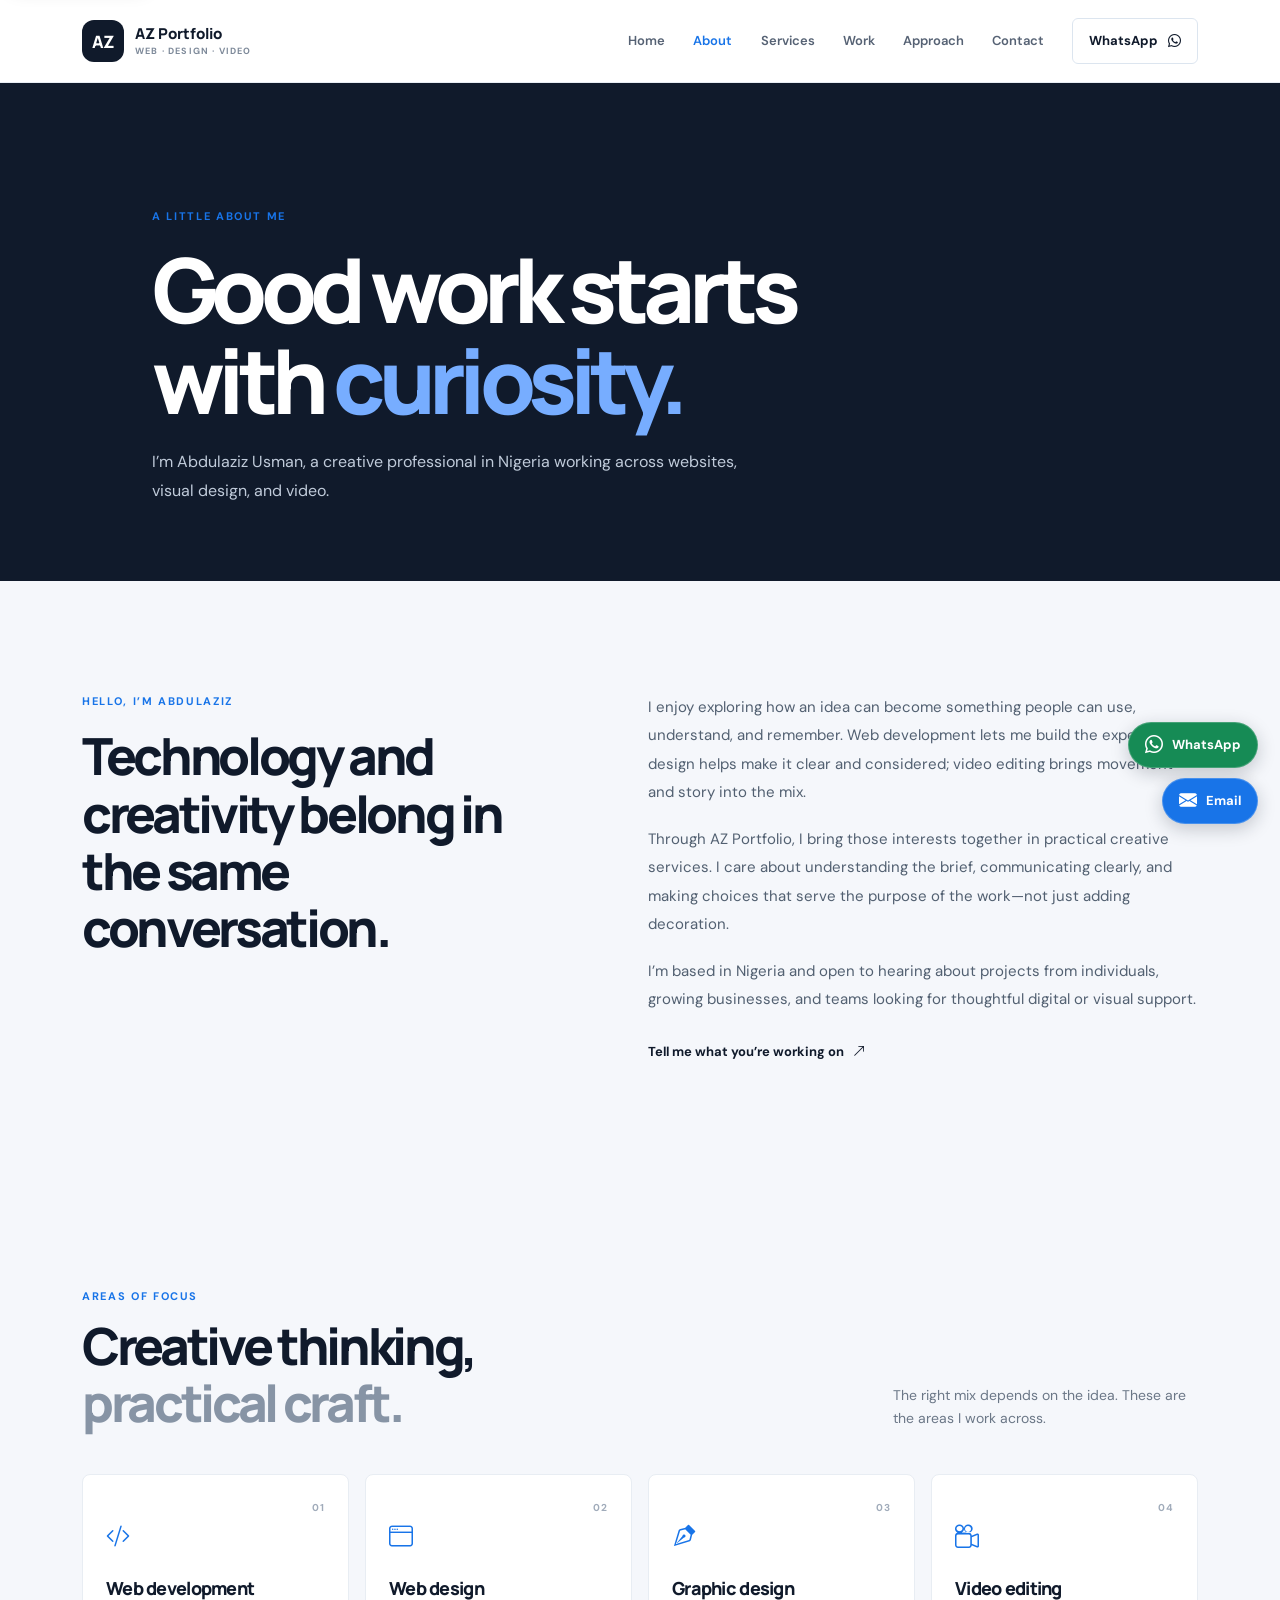
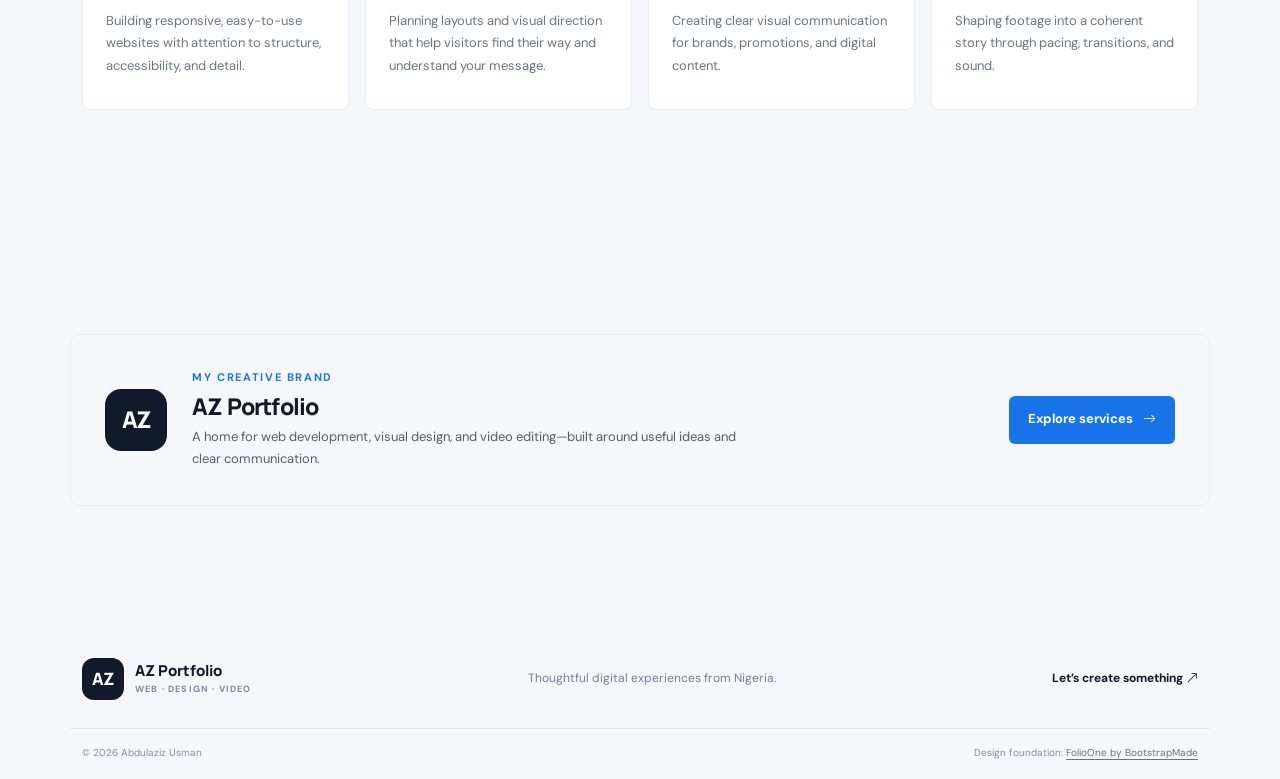
==== commit d4f566c7: "Add floating contact buttons for WhatsApp and email across multiple pages" ====
--- a/about.html
+++ b/about.html
@@ -18,7 +18,7 @@
   <header id="header" class="header az-header sticky-top"><div class="container az-header-inner">
     <a class="brand-link" href="index.html" aria-label="AZ Portfolio home"><span class="brand-mark" aria-hidden="true">AZ</span><span class="brand-copy"><strong>AZ Portfolio</strong><small>WEB · DESIGN · VIDEO</small></span></a>
     <nav id="navmenu" class="navmenu" aria-label="Main navigation"><ul id="primary-navigation"><li><a href="index.html">Home</a></li><li><a class="active" href="about.html" aria-current="page">About</a></li><li><a href="services.html">Services</a></li><li><a href="portfolio.html">Work</a></li><li><a href="resume.html">Approach</a></li><li><a href="contact.html">Contact</a></li></ul><button class="mobile-nav-toggle d-xl-none" type="button" aria-label="Open navigation" aria-controls="primary-navigation" aria-expanded="false"><i class="bi bi-list" aria-hidden="true"></i></button></nav>
-    <a class="header-cta" href="contact.html">Let’s talk <i class="bi bi-arrow-up-right" aria-hidden="true"></i></a>
+    <a class="header-cta" href="https://wa.me/2347077909619" target="_blank" rel="noopener noreferrer">WhatsApp <i class="bi bi-whatsapp" aria-hidden="true"></i></a>
   </div></header>
   <main id="main">
     <section class="page-hero"><div class="container page-hero-inner" data-aos="fade-up"><p class="eyebrow">A little about me</p><h1>Good work starts<br>with <span>curiosity.</span></h1><p>I’m Abdulaziz Usman, a creative professional in Nigeria working across websites, visual design, and video.</p></div></section>
@@ -38,6 +38,10 @@
     <section class="az-section"><div class="container about-brand" data-aos="fade-up"><span class="brand-mark brand-mark-large" aria-hidden="true">AZ</span><div><p class="eyebrow">My creative brand</p><h2>AZ Portfolio</h2><p>A home for web development, visual design, and video editing—built around useful ideas and clear communication.</p></div><a class="btn-az btn-az-primary" href="services.html">Explore services <i class="bi bi-arrow-right" aria-hidden="true"></i></a></div></section>
   </main>
   <footer class="az-footer"><div class="container footer-main"><a class="brand-link" href="index.html" aria-label="AZ Portfolio home"><span class="brand-mark" aria-hidden="true">AZ</span><span class="brand-copy"><strong>AZ Portfolio</strong><small>WEB · DESIGN · VIDEO</small></span></a><p>Thoughtful digital experiences from Nigeria.</p><a class="footer-contact" href="contact.html">Let’s create something <i class="bi bi-arrow-up-right" aria-hidden="true"></i></a></div><div class="container footer-bottom"><span>© <span class="current-year">2026</span> Abdulaziz Usman</span><span>Design foundation: <a href="https://bootstrapmade.com/" target="_blank" rel="noopener noreferrer">FolioOne by BootstrapMade</a></span></div></footer>
+  <div class="floating-contact" aria-label="Quick contact">
+    <a class="floating-contact-link floating-whatsapp" href="https://wa.me/2347077909619" target="_blank" rel="noopener noreferrer" aria-label="Contact Abdulaziz on WhatsApp"><i class="bi bi-whatsapp" aria-hidden="true"></i><span>WhatsApp</span></a>
+    <a class="floating-contact-link floating-email" href="mailto:abdulazizusmanaum01@gmail.com" aria-label="Email Abdulaziz"><i class="bi bi-envelope-fill" aria-hidden="true"></i><span>Email</span></a>
+  </div>
   <a href="#" id="scroll-top" class="scroll-top d-flex align-items-center justify-content-center" aria-label="Back to top"><i class="bi bi-arrow-up-short" aria-hidden="true"></i></a>
   <script src="assets/vendor/bootstrap/js/bootstrap.bundle.min.js"></script><script src="assets/vendor/aos/aos.js"></script><script src="assets/js/main.js"></script>
 </body>
--- a/assets/css/main.css
+++ b/assets/css/main.css
@@ -4093,6 +4093,69 @@
 .scroll-top:hover {
   background: #101a2b;
   color: #ffffff;
+}
+
+.floating-contact {
+  position: fixed;
+  right: 22px;
+  bottom: 76px;
+  z-index: 999;
+  display: flex;
+  flex-direction: column;
+  align-items: flex-end;
+  gap: 10px;
+}
+
+.floating-contact-link {
+  min-height: 46px;
+  display: inline-flex;
+  align-items: center;
+  justify-content: center;
+  gap: 9px;
+  padding: 0 16px;
+  border: 1px solid rgba(255, 255, 255, 0.2);
+  border-radius: 999px;
+  color: #ffffff;
+  font-size: 13px;
+  font-weight: 700;
+  box-shadow: 0 5px 18px rgba(16, 26, 43, 0.22);
+  transition: transform 180ms ease, box-shadow 180ms ease;
+}
+
+.floating-contact-link:hover {
+  color: #ffffff;
+  transform: translateY(-2px);
+  box-shadow: 0 8px 24px rgba(16, 26, 43, 0.26);
+}
+
+.floating-contact-link i {
+  font-size: 18px;
+}
+
+.floating-whatsapp {
+  background: #168b55;
+}
+
+.floating-email {
+  background: #1874e8;
+}
+
+body.mobile-nav-active .floating-contact {
+  display: none;
+}
+
+@media (max-width: 575.98px) {
+  .floating-contact {
+    right: 14px;
+    bottom: 72px;
+    gap: 8px;
+  }
+
+  .floating-contact-link {
+    min-height: 44px;
+    padding: 0 13px;
+    font-size: 12px;
+  }
 }
 
 @media (max-width: 1199.98px) {
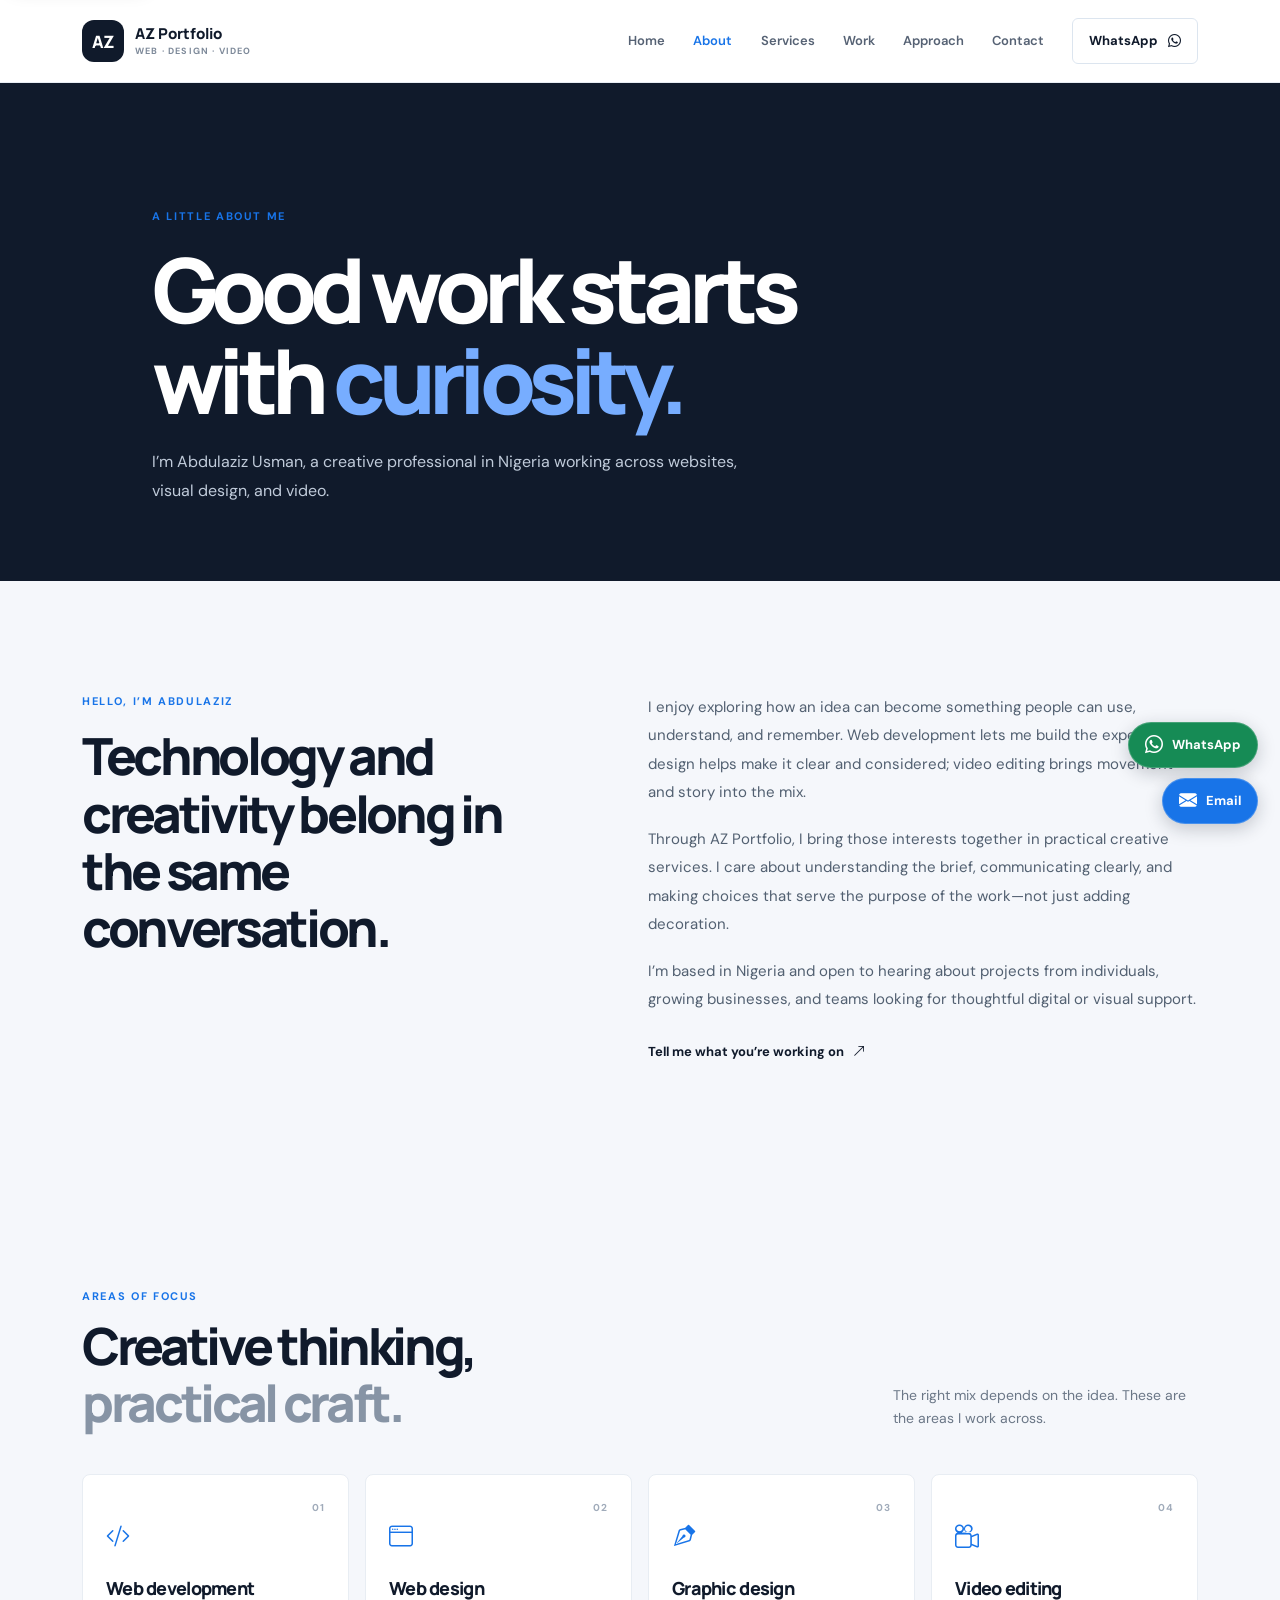
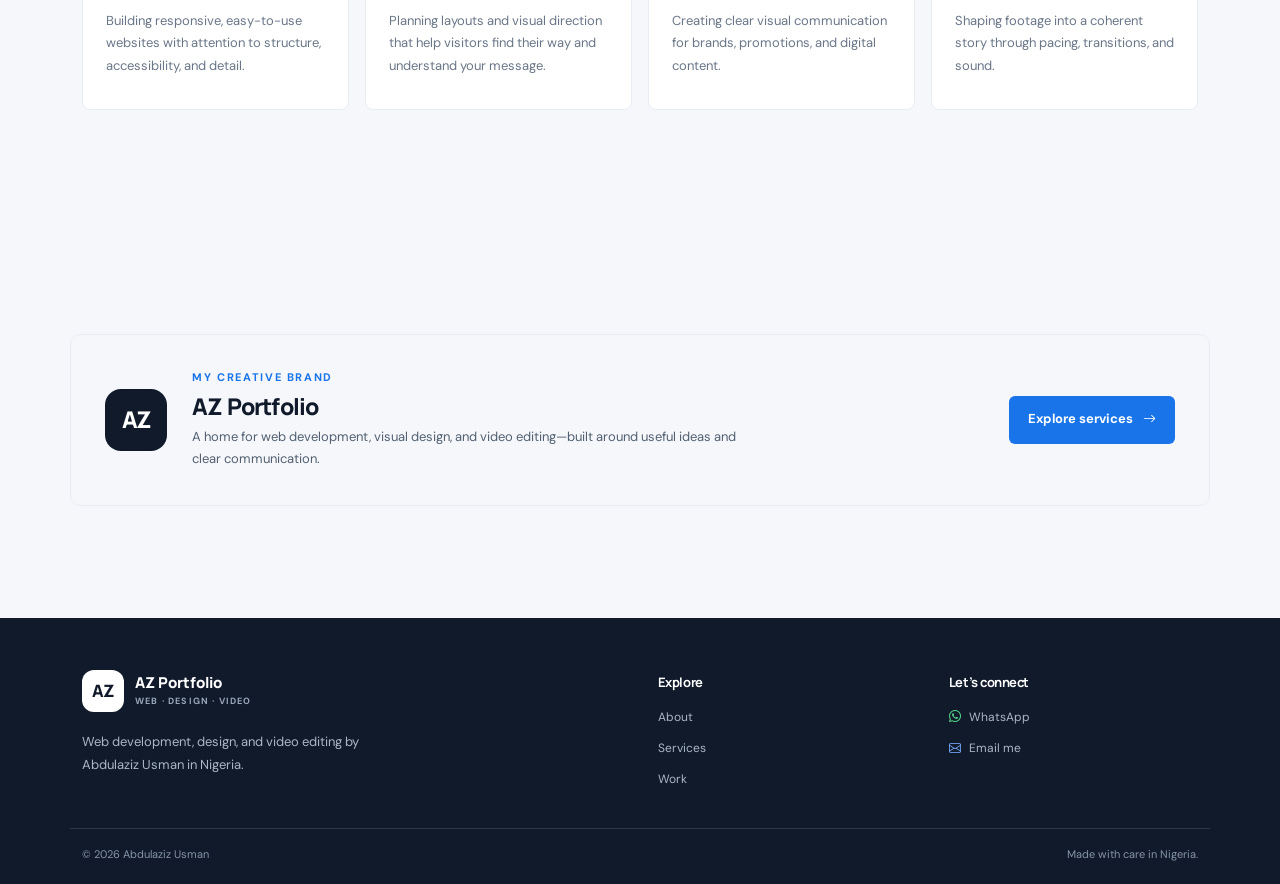
==== commit 528ecea6: "Refactor footer structure and enhance contact options across multiple pages" ====
--- a/about.html
+++ b/about.html
@@ -37,7 +37,7 @@
     </div></section>
     <section class="az-section"><div class="container about-brand" data-aos="fade-up"><span class="brand-mark brand-mark-large" aria-hidden="true">AZ</span><div><p class="eyebrow">My creative brand</p><h2>AZ Portfolio</h2><p>A home for web development, visual design, and video editing—built around useful ideas and clear communication.</p></div><a class="btn-az btn-az-primary" href="services.html">Explore services <i class="bi bi-arrow-right" aria-hidden="true"></i></a></div></section>
   </main>
-  <footer class="az-footer"><div class="container footer-main"><a class="brand-link" href="index.html" aria-label="AZ Portfolio home"><span class="brand-mark" aria-hidden="true">AZ</span><span class="brand-copy"><strong>AZ Portfolio</strong><small>WEB · DESIGN · VIDEO</small></span></a><p>Thoughtful digital experiences from Nigeria.</p><a class="footer-contact" href="contact.html">Let’s create something <i class="bi bi-arrow-up-right" aria-hidden="true"></i></a></div><div class="container footer-bottom"><span>© <span class="current-year">2026</span> Abdulaziz Usman</span><span>Design foundation: <a href="https://bootstrapmade.com/" target="_blank" rel="noopener noreferrer">FolioOne by BootstrapMade</a></span></div></footer>
+  <footer class="az-footer"><div class="container footer-main"><div class="footer-brand"><a class="brand-link" href="index.html" aria-label="AZ Portfolio home"><span class="brand-mark" aria-hidden="true">AZ</span><span class="brand-copy"><strong>AZ Portfolio</strong><small>WEB · DESIGN · VIDEO</small></span></a><p>Web development, design, and video editing by Abdulaziz Usman in Nigeria.</p></div><nav class="footer-nav" aria-label="Footer navigation"><h2>Explore</h2><a href="about.html">About</a><a href="services.html">Services</a><a href="portfolio.html">Work</a></nav><div class="footer-connect"><h2>Let’s connect</h2><a href="https://wa.me/2347077909619" target="_blank" rel="noopener noreferrer"><i class="bi bi-whatsapp" aria-hidden="true"></i> WhatsApp</a><a href="mailto:abdulazizusmanaum01@gmail.com"><i class="bi bi-envelope" aria-hidden="true"></i> Email me</a></div></div><div class="container footer-bottom"><span>© <span class="current-year">2026</span> Abdulaziz Usman</span><span>Made with care in Nigeria.</span></div></footer>
   <div class="floating-contact" aria-label="Quick contact">
     <a class="floating-contact-link floating-whatsapp" href="https://wa.me/2347077909619" target="_blank" rel="noopener noreferrer" aria-label="Contact Abdulaziz on WhatsApp"><i class="bi bi-whatsapp" aria-hidden="true"></i><span>WhatsApp</span></a>
     <a class="floating-contact-link floating-email" href="mailto:abdulazizusmanaum01@gmail.com" aria-label="Email Abdulaziz"><i class="bi bi-envelope-fill" aria-hidden="true"></i><span>Email</span></a>
--- a/assets/css/main.css
+++ b/assets/css/main.css
@@ -4036,48 +4036,110 @@
 }
 
 .az-footer {
-  padding: 40px 0 18px;
-  background: #f5f7fb;
+  padding: 52px 0 20px;
+  background: #101a2b;
+  color: #aab6c6;
 }
 
 .footer-main {
-  display: flex;
+  display: grid;
+  grid-template-columns: minmax(240px, 1.5fr) repeat(2, minmax(130px, 0.7fr));
+  gap: 42px;
+  padding-bottom: 38px;
+}
+
+.footer-brand .brand-copy strong {
+  color: #ffffff;
+}
+
+.footer-brand .brand-copy small {
+  color: #9aa8bb;
+}
+
+.footer-brand .brand-mark {
+  background: #ffffff;
+  color: #101a2b;
+}
+
+.footer-brand > p {
+  max-width: 290px;
+  margin: 18px 0 0;
+  color: #aab6c6;
+  font-size: 13px;
+  line-height: 1.8;
+}
+
+.footer-nav,
+.footer-connect {
+  display: flex;
+  flex-direction: column;
+  align-items: flex-start;
+  gap: 11px;
+}
+
+.footer-nav h2,
+.footer-connect h2 {
+  margin: 3px 0 5px;
+  color: #ffffff;
+  font: 700 13px/1.4 var(--heading-font);
+}
+
+.footer-nav a,
+.footer-connect a {
+  color: #aab6c6;
+  font-size: 12px;
+  transition: color 180ms ease;
+}
+
+.footer-nav a:hover,
+.footer-connect a:hover {
+  color: #ffffff;
+}
+
+.footer-connect a {
+  display: inline-flex;
   align-items: center;
+  gap: 8px;
+}
+
+.footer-connect .bi-whatsapp {
+  color: #55d68b;
+}
+
+.footer-connect .bi-envelope {
+  color: #78adff;
+}
+
+.footer-bottom {
+  display: flex;
   justify-content: space-between;
   gap: 20px;
-  padding-bottom: 28px;
-}
-
-.footer-main > p {
-  margin: 0;
-  color: #718093;
-  font-size: 12px;
-}
-
-.footer-contact {
-  color: var(--heading-color);
-  font-size: 12px;
-  font-weight: 700;
-}
-
-.footer-contact:hover {
-  color: var(--accent-color);
-}
-
-.footer-bottom {
-  display: flex;
-  justify-content: space-between;
-  gap: 20px;
-  padding-top: 15px;
-  border-top: 1px solid #e2e8ef;
-  color: #8290a0;
-  font-size: 10px;
-}
-
-.footer-bottom a {
-  color: #657386;
-  text-decoration: underline;
-  text-underline-offset: 3px;
+  padding-top: 16px;
+  border-top: 1px solid rgba(255, 255, 255, 0.12);
+  color: #8695a9;
+  font-size: 11px;
+}
+
+@media (max-width: 767.98px) {
+  .footer-main {
+    grid-template-columns: repeat(2, minmax(0, 1fr));
+    gap: 30px 24px;
+  }
+
+  .footer-brand {
+    grid-column: 1 / -1;
+  }
+}
+
+@media (max-width: 420px) {
+  .footer-main {
+    gap: 26px 16px;
+  }
+
+  .footer-bottom {
+    flex-direction: column;
+    gap: 7px;
+  }
 }
 
 .scroll-top {
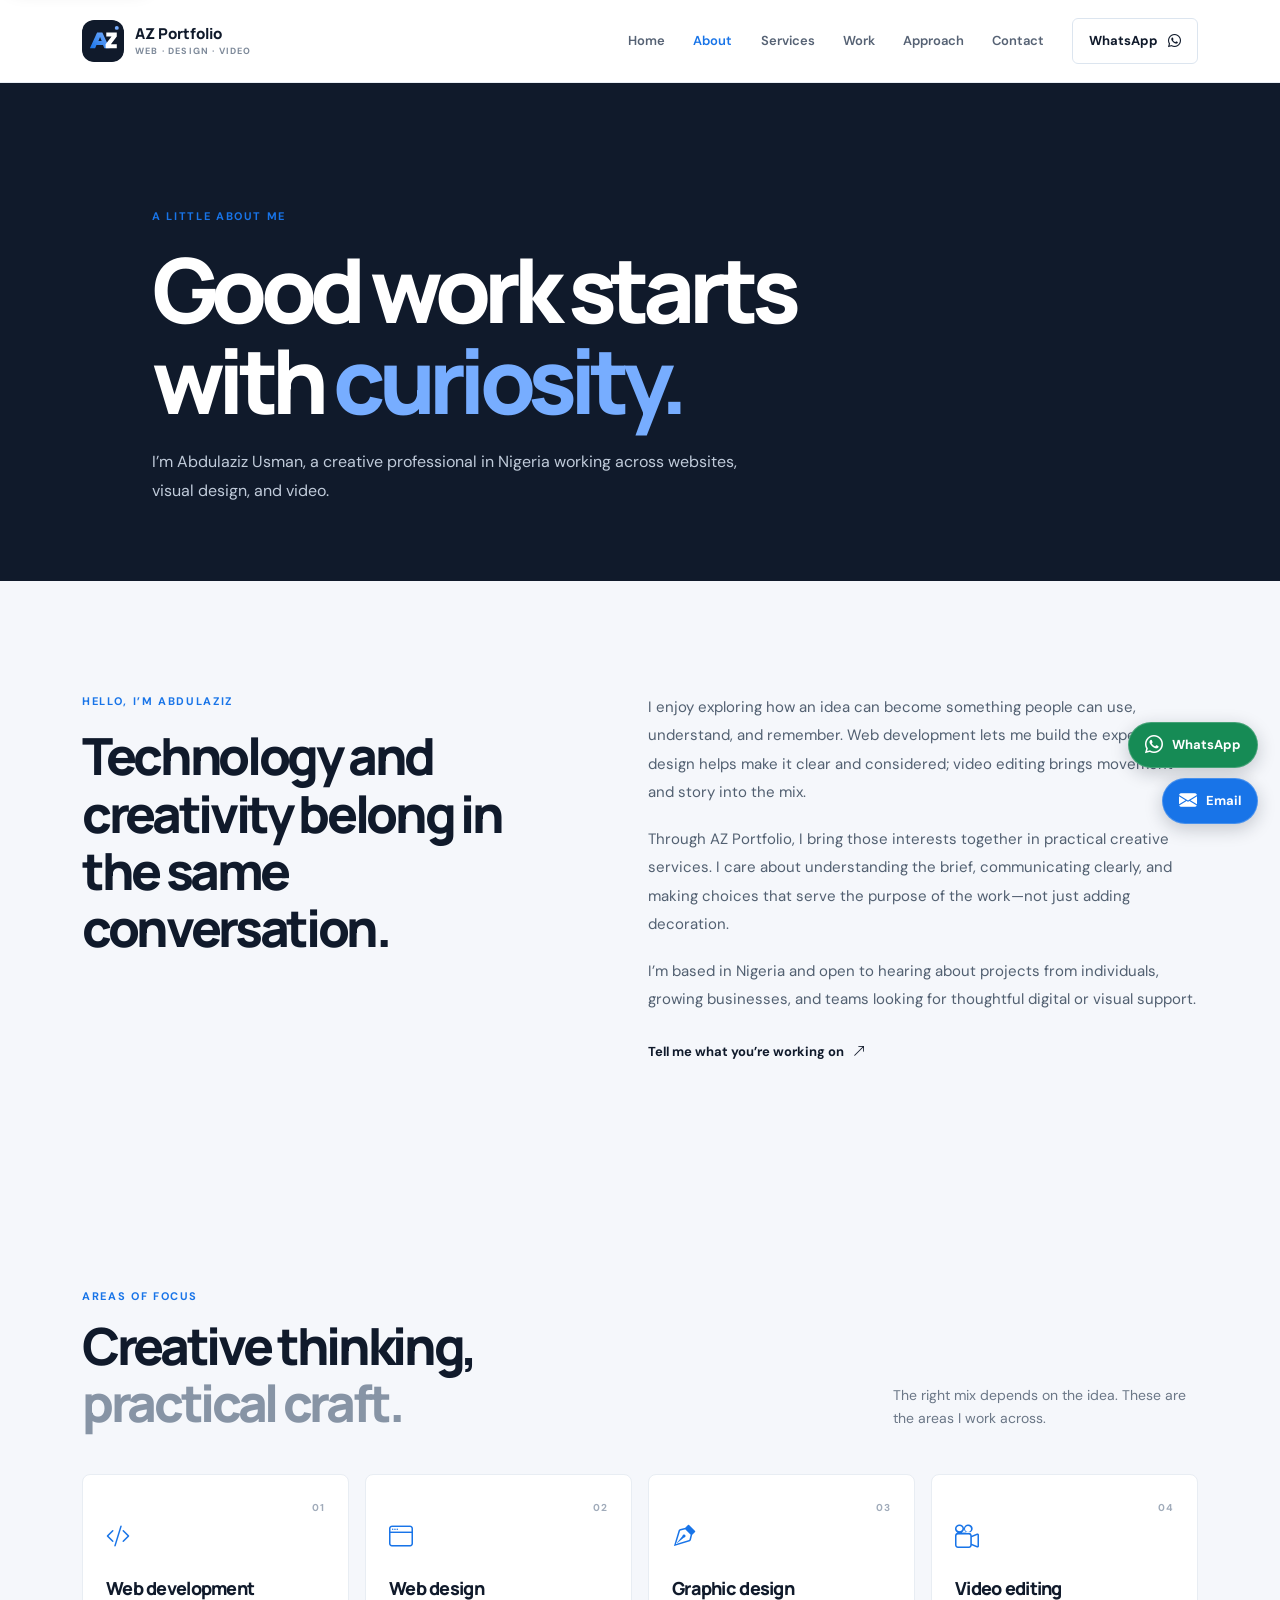
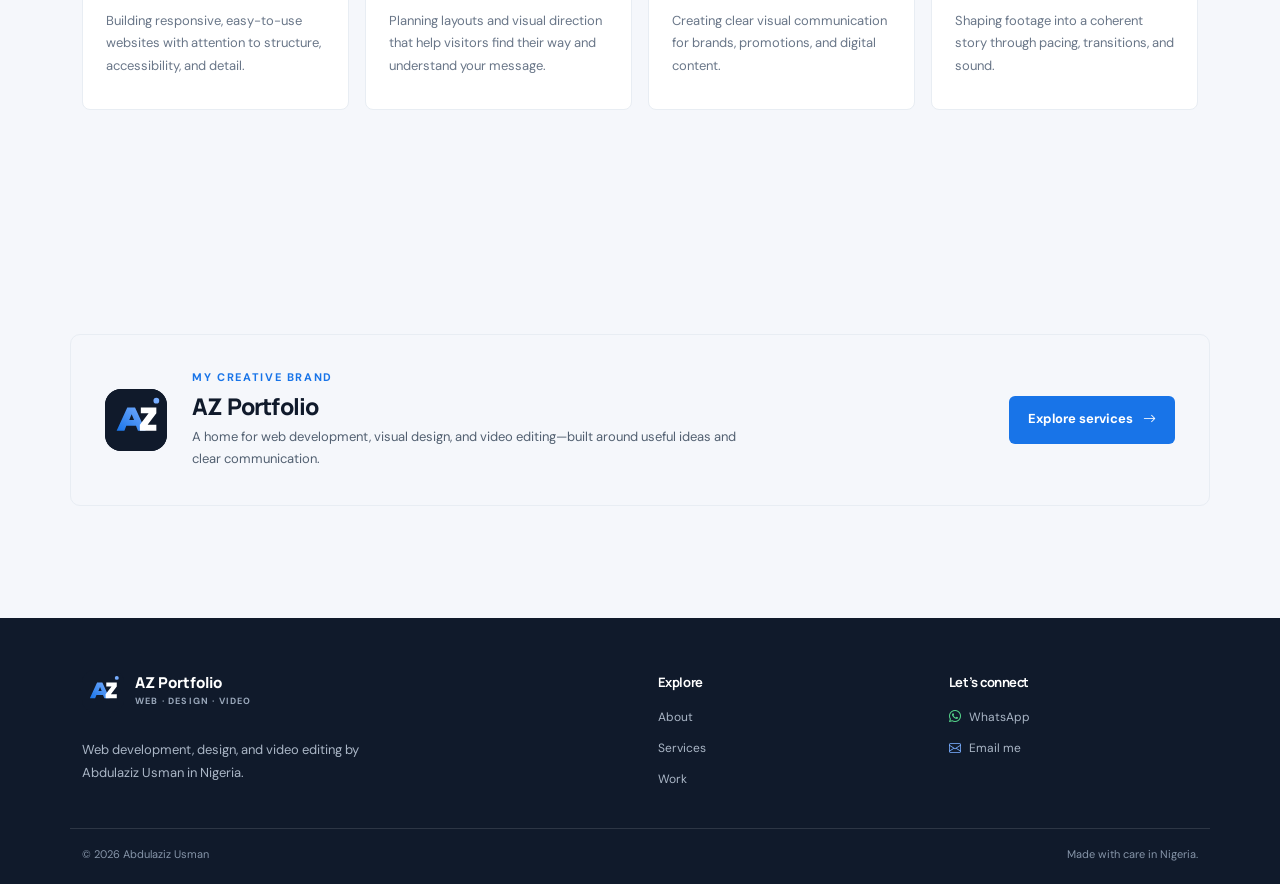
==== commit 97a8b201: "feat: update favicon and logo, replace text with SVG logo in header and footer across multiple pages" ====
--- a/about.html
+++ b/about.html
@@ -16,7 +16,7 @@
 <body class="az-site">
   <a class="skip-link" href="#main">Skip to content</a>
   <header id="header" class="header az-header sticky-top"><div class="container az-header-inner">
-    <a class="brand-link" href="index.html" aria-label="AZ Portfolio home"><span class="brand-mark" aria-hidden="true">AZ</span><span class="brand-copy"><strong>AZ Portfolio</strong><small>WEB · DESIGN · VIDEO</small></span></a>
+    <a class="brand-link" href="index.html" aria-label="AZ Portfolio home"><img class="brand-mark" src="assets/img/logo.svg" alt=""><span class="brand-copy"><strong>AZ Portfolio</strong><small>WEB · DESIGN · VIDEO</small></span></a>
     <nav id="navmenu" class="navmenu" aria-label="Main navigation"><ul id="primary-navigation"><li><a href="index.html">Home</a></li><li><a class="active" href="about.html" aria-current="page">About</a></li><li><a href="services.html">Services</a></li><li><a href="portfolio.html">Work</a></li><li><a href="resume.html">Approach</a></li><li><a href="contact.html">Contact</a></li></ul><button class="mobile-nav-toggle d-xl-none" type="button" aria-label="Open navigation" aria-controls="primary-navigation" aria-expanded="false"><i class="bi bi-list" aria-hidden="true"></i></button></nav>
     <a class="header-cta" href="https://wa.me/2347077909619" target="_blank" rel="noopener noreferrer">WhatsApp <i class="bi bi-whatsapp" aria-hidden="true"></i></a>
   </div></header>
@@ -35,9 +35,9 @@
         <article class="focus-card" data-aos="fade-up" data-aos-delay="240"><span>04</span><i class="bi bi-camera-reels" aria-hidden="true"></i><h3>Video editing</h3><p>Shaping footage into a coherent story through pacing, transitions, and sound.</p></article>
       </div>
     </div></section>
-    <section class="az-section"><div class="container about-brand" data-aos="fade-up"><span class="brand-mark brand-mark-large" aria-hidden="true">AZ</span><div><p class="eyebrow">My creative brand</p><h2>AZ Portfolio</h2><p>A home for web development, visual design, and video editing—built around useful ideas and clear communication.</p></div><a class="btn-az btn-az-primary" href="services.html">Explore services <i class="bi bi-arrow-right" aria-hidden="true"></i></a></div></section>
+    <section class="az-section"><div class="container about-brand" data-aos="fade-up"><img class="brand-mark brand-mark-large" src="assets/img/logo.svg" alt=""><div><p class="eyebrow">My creative brand</p><h2>AZ Portfolio</h2><p>A home for web development, visual design, and video editing—built around useful ideas and clear communication.</p></div><a class="btn-az btn-az-primary" href="services.html">Explore services <i class="bi bi-arrow-right" aria-hidden="true"></i></a></div></section>
   </main>
-  <footer class="az-footer"><div class="container footer-main"><div class="footer-brand"><a class="brand-link" href="index.html" aria-label="AZ Portfolio home"><span class="brand-mark" aria-hidden="true">AZ</span><span class="brand-copy"><strong>AZ Portfolio</strong><small>WEB · DESIGN · VIDEO</small></span></a><p>Web development, design, and video editing by Abdulaziz Usman in Nigeria.</p></div><nav class="footer-nav" aria-label="Footer navigation"><h2>Explore</h2><a href="about.html">About</a><a href="services.html">Services</a><a href="portfolio.html">Work</a></nav><div class="footer-connect"><h2>Let’s connect</h2><a href="https://wa.me/2347077909619" target="_blank" rel="noopener noreferrer"><i class="bi bi-whatsapp" aria-hidden="true"></i> WhatsApp</a><a href="mailto:abdulazizusmanaum01@gmail.com"><i class="bi bi-envelope" aria-hidden="true"></i> Email me</a></div></div><div class="container footer-bottom"><span>© <span class="current-year">2026</span> Abdulaziz Usman</span><span>Made with care in Nigeria.</span></div></footer>
+  <footer class="az-footer"><div class="container footer-main"><div class="footer-brand"><a class="brand-link" href="index.html" aria-label="AZ Portfolio home"><img class="brand-mark" src="assets/img/logo.svg" alt=""><span class="brand-copy"><strong>AZ Portfolio</strong><small>WEB · DESIGN · VIDEO</small></span></a><p>Web development, design, and video editing by Abdulaziz Usman in Nigeria.</p></div><nav class="footer-nav" aria-label="Footer navigation"><h2>Explore</h2><a href="about.html">About</a><a href="services.html">Services</a><a href="portfolio.html">Work</a></nav><div class="footer-connect"><h2>Let’s connect</h2><a href="https://wa.me/2347077909619" target="_blank" rel="noopener noreferrer"><i class="bi bi-whatsapp" aria-hidden="true"></i> WhatsApp</a><a href="mailto:abdulazizusmanaum01@gmail.com"><i class="bi bi-envelope" aria-hidden="true"></i> Email me</a></div></div><div class="container footer-bottom"><span>© <span class="current-year">2026</span> Abdulaziz Usman</span><span>Made with care in Nigeria.</span></div></footer>
   <div class="floating-contact" aria-label="Quick contact">
     <a class="floating-contact-link floating-whatsapp" href="https://wa.me/2347077909619" target="_blank" rel="noopener noreferrer" aria-label="Contact Abdulaziz on WhatsApp"><i class="bi bi-whatsapp" aria-hidden="true"></i><span>WhatsApp</span></a>
     <a class="floating-contact-link floating-email" href="mailto:abdulazizusmanaum01@gmail.com" aria-label="Email Abdulaziz"><i class="bi bi-envelope-fill" aria-hidden="true"></i><span>Email</span></a>
--- a/assets/css/main.css
+++ b/assets/css/main.css
@@ -2963,6 +2963,13 @@
   letter-spacing: -0.08em;
 }
 
+.brand-link .brand-mark {
+  display: block;
+  flex: 0 0 auto;
+  background: transparent;
+  object-fit: contain;
+}
+
 .brand-copy {
   display: flex;
   flex-direction: column;
@@ -3721,6 +3728,77 @@
   font-size: 12px;
 }
 
+.project-gallery {
+  display: grid;
+  grid-template-columns: repeat(3, minmax(0, 1fr));
+  gap: 22px;
+}
+
+.project-slot {
+  overflow: hidden;
+  border: 1px solid #e6ecf3;
+  border-radius: 10px;
+  background: #ffffff;
+}
+
+.project-slot-preview {
+  min-height: 205px;
+  display: flex;
+  flex-direction: column;
+  align-items: center;
+  justify-content: center;
+  gap: 10px;
+  background: linear-gradient(145deg, #f3f6fb, #eaf0f8);
+  color: #8795a8;
+}
+
+.project-slot-preview i {
+  color: #1874e8;
+  font-size: 30px;
+}
+
+.project-slot-preview span {
+  font-size: 12px;
+  font-weight: 600;
+}
+
+.project-slot-copy {
+  padding: 21px;
+}
+
+.project-slot-category {
+  color: #1874e8;
+  font-size: 10px;
+  font-weight: 700;
+  letter-spacing: 0.1em;
+}
+
+.project-slot-copy h3 {
+  margin: 9px 0 7px;
+  font-size: 17px;
+  font-weight: 800;
+}
+
+.project-slot-copy p {
+  margin: 0;
+  color: #657386;
+  font-size: 12px;
+  line-height: 1.75;
+}
+
+.project-gallery-help {
+  max-width: 760px;
+  margin: 24px auto 0;
+  color: #657386;
+  font-size: 12px;
+  line-height: 1.8;
+  text-align: center;
+}
+
+.project-gallery-help code {
+  color: #26354a;
+}
+
 .process-list {
   max-width: 900px;
 }
@@ -4057,8 +4135,7 @@
 }
 
 .footer-brand .brand-mark {
-  background: #ffffff;
-  color: #101a2b;
+  background: transparent;
 }
 
 .footer-brand > p {
@@ -4121,6 +4198,10 @@
 }
 
 @media (max-width: 767.98px) {
+  .project-gallery {
+    grid-template-columns: repeat(2, minmax(0, 1fr));
+  }
+
   .footer-main {
     grid-template-columns: repeat(2, minmax(0, 1fr));
     gap: 30px 24px;
@@ -4595,6 +4676,12 @@
   }
 }
 
+@media (max-width: 575.98px) {
+  .project-gallery {
+    grid-template-columns: 1fr;
+  }
+}
+
 @media (prefers-reduced-motion: reduce) {
   :root {
     scroll-behavior: auto;
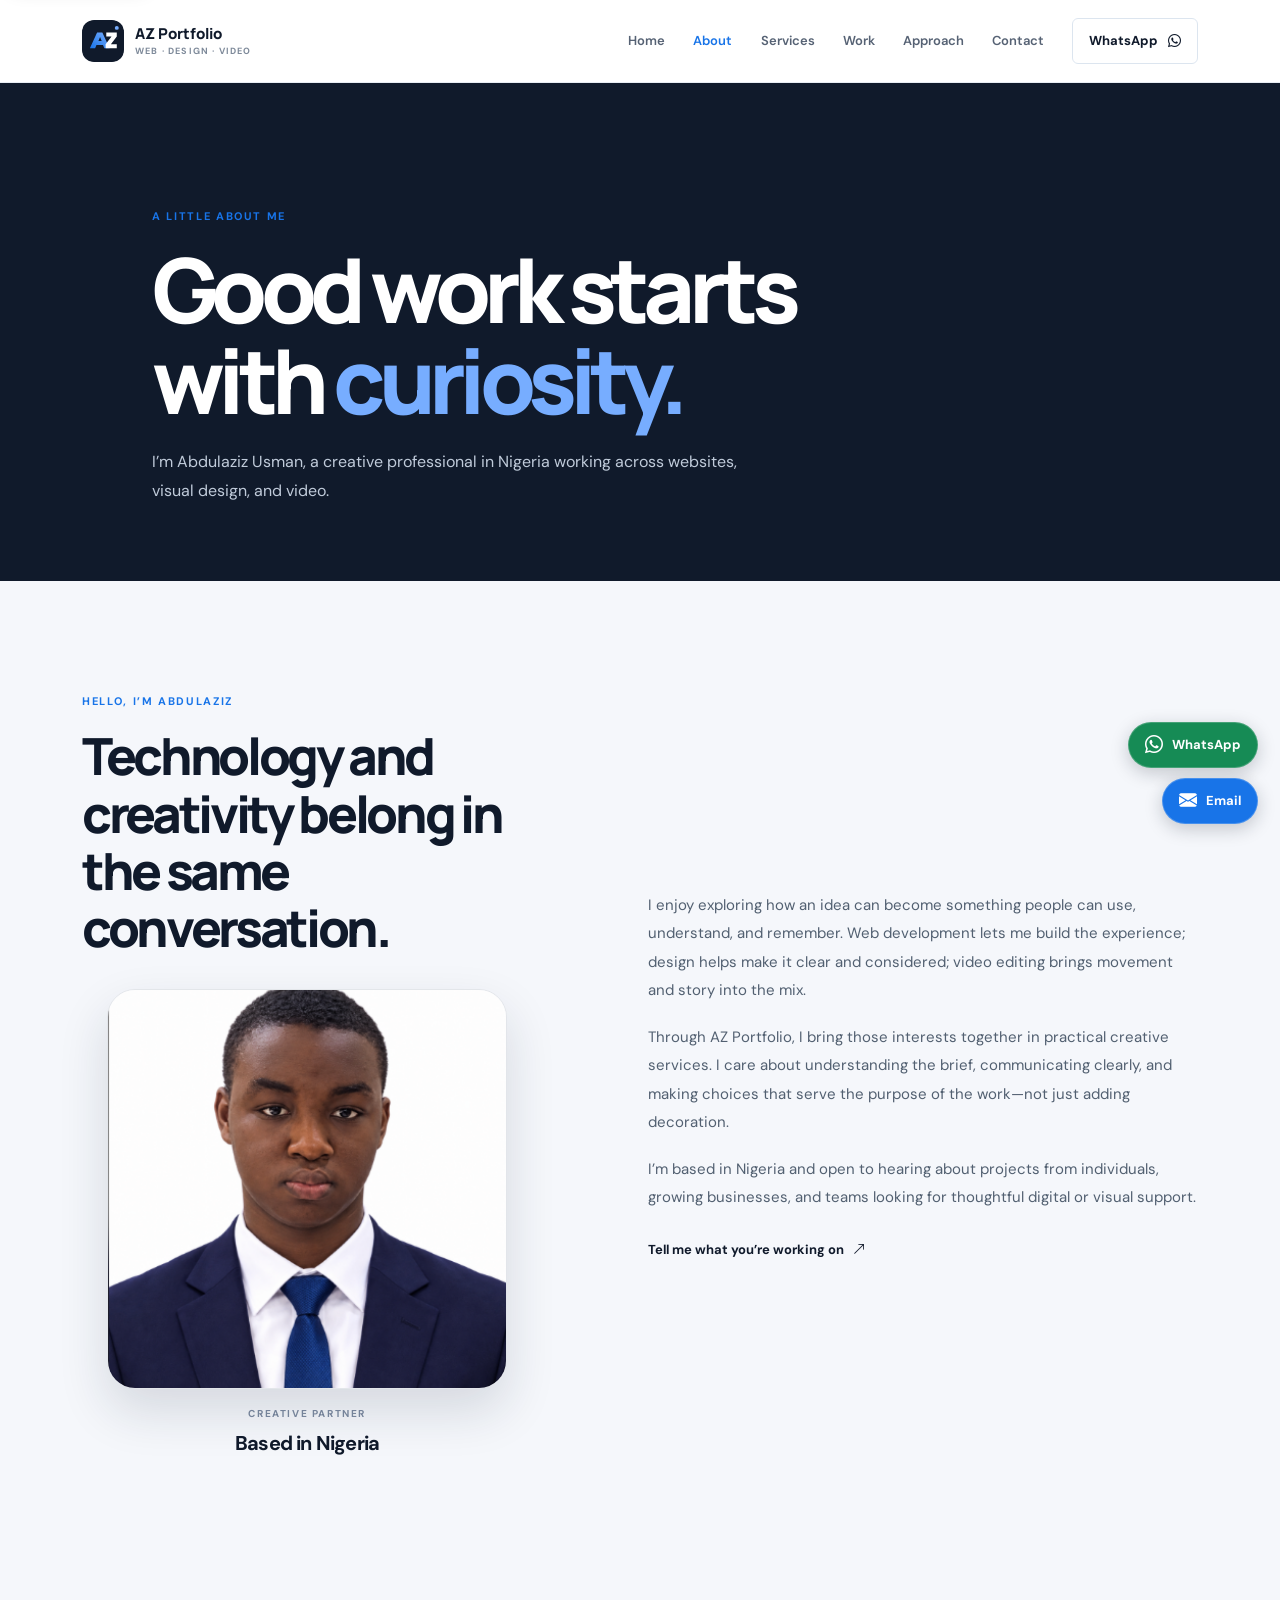
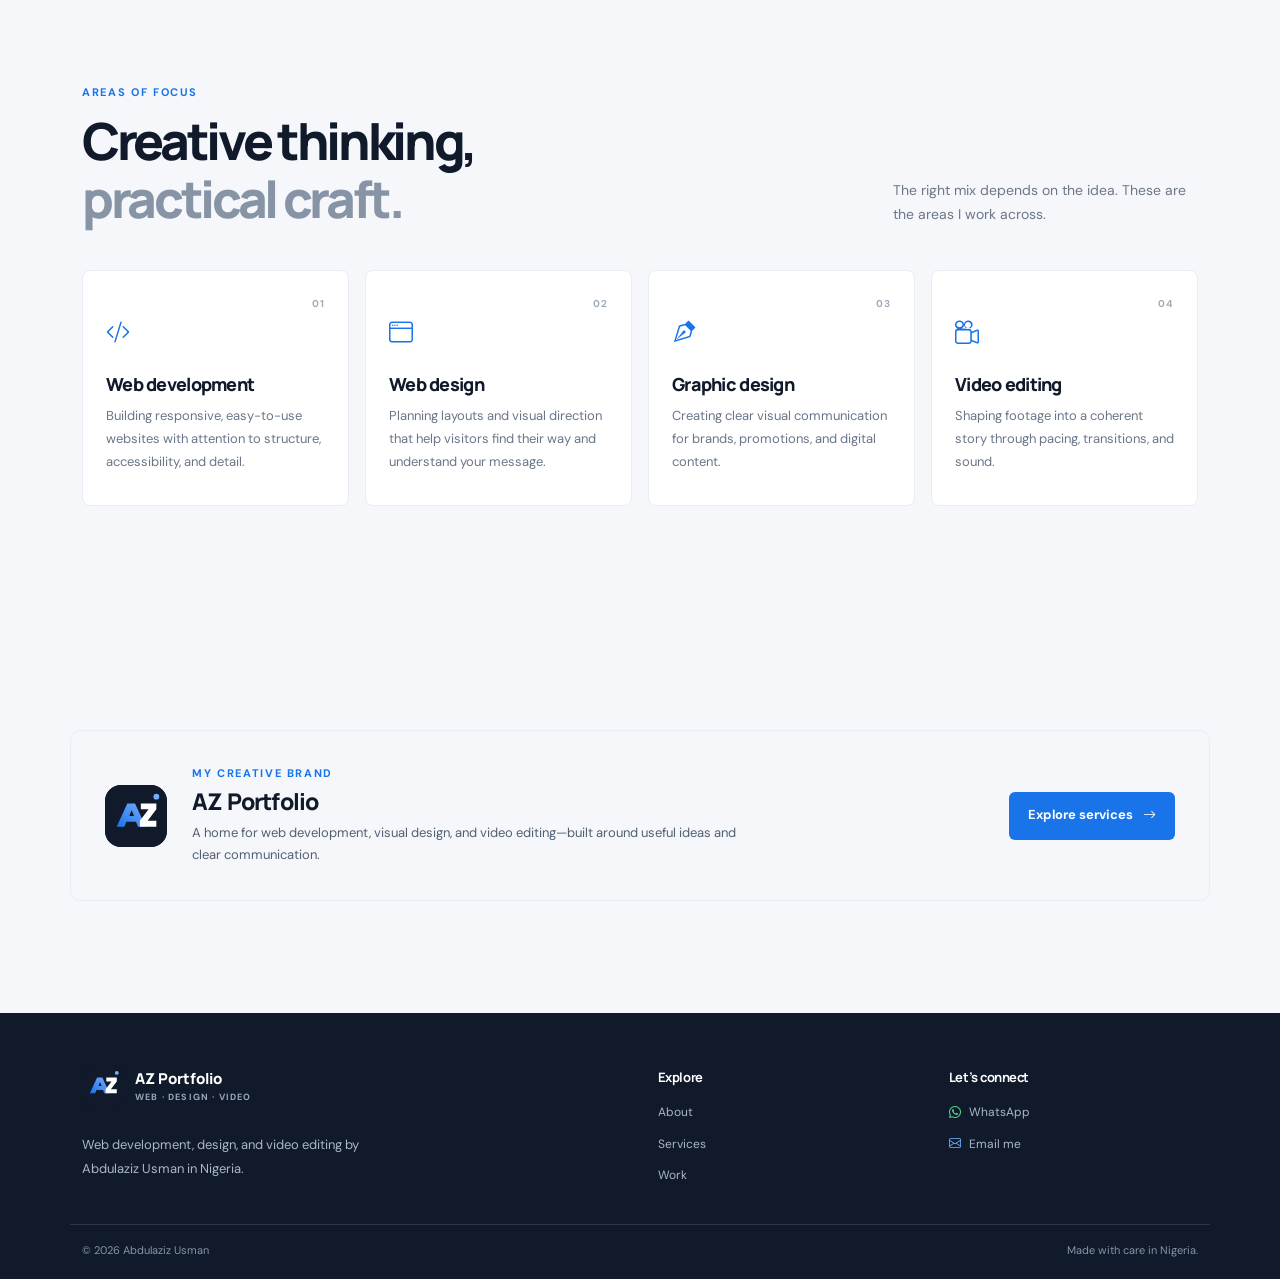
==== commit cd8cb453: "Refactor code structure for improved readability and maintainability" ====
--- a/about.html
+++ b/about.html
@@ -23,7 +23,13 @@
   <main id="main">
     <section class="page-hero"><div class="container page-hero-inner" data-aos="fade-up"><p class="eyebrow">A little about me</p><h1>Good work starts<br>with <span>curiosity.</span></h1><p>I’m Abdulaziz Usman, a creative professional in Nigeria working across websites, visual design, and video.</p></div></section>
     <section class="az-section"><div class="container about-layout">
-      <div class="about-lead" data-aos="fade-up"><p class="eyebrow">Hello, I’m Abdulaziz</p><h2>Technology and creativity belong in the same conversation.</h2></div>
+      <div class="about-visual">
+        <div class="about-lead" data-aos="fade-up"><p class="eyebrow">Hello, I’m Abdulaziz</p><h2>Technology and creativity belong in the same conversation.</h2></div>
+        <div class="about-photo-card" data-aos="fade-up" data-aos-delay="120">
+          <div class="about-photo-frame"><img src="assets/img/profile/abdulaziz-portrait.png" alt="Portrait of Abdulaziz Usman"></div>
+          <div class="about-photo-tag"><span>Creative partner</span><strong>Based in Nigeria</strong></div>
+        </div>
+      </div>
       <div class="about-copy" data-aos="fade-up" data-aos-delay="100"><p>I enjoy exploring how an idea can become something people can use, understand, and remember. Web development lets me build the experience; design helps make it clear and considered; video editing brings movement and story into the mix.</p><p>Through AZ Portfolio, I bring those interests together in practical creative services. I care about understanding the brief, communicating clearly, and making choices that serve the purpose of the work—not just adding decoration.</p><p>I’m based in Nigeria and open to hearing about projects from individuals, growing businesses, and teams looking for thoughtful digital or visual support.</p><a class="text-link" href="contact.html">Tell me what you’re working on <i class="bi bi-arrow-up-right" aria-hidden="true"></i></a></div>
     </div></section>
     <section class="az-section section-muted"><div class="container">
--- a/assets/css/main.css
+++ b/assets/css/main.css
@@ -3377,6 +3377,103 @@
   font-size: 11px;
 }
 
+.hero-photo-wrap {
+  position: relative;
+  width: min(390px, 78%);
+  margin: 0 auto;
+  aspect-ratio: 1;
+  display: grid;
+  place-items: center;
+}
+
+.hero-photo-ring {
+  position: absolute;
+  inset: 8% 10% 10% 9%;
+  border-radius: 50%;
+  border: 1px solid rgba(141, 177, 236, 0.55);
+  background: radial-gradient(circle at 50% 30%, rgba(23, 116, 232, 0.12), rgba(16, 26, 43, 0.02) 60%, rgba(16, 26, 43, 0));
+  box-shadow: inset 0 0 30px rgba(125, 166, 225, 0.12), 0 0 0 18px rgba(255, 255, 255, 0.02);
+}
+
+.hero-portrait {
+  position: relative;
+  z-index: 1;
+  width: 82%;
+  height: 82%;
+  object-fit: cover;
+  border-radius: 42% 42% 44% 44% / 43% 43% 46% 46%;
+  box-shadow: 0 30px 60px rgba(0, 0, 0, 0.33);
+  border: 3px solid rgba(255, 255, 255, 0.2);
+  background: linear-gradient(180deg, #1a2a3e 0%, #101a2b 100%);
+}
+
+.hero-photo-badge {
+  position: absolute;
+  right: 4%;
+  bottom: 8%;
+  z-index: 2;
+  padding: 10px 14px;
+  border: 1px solid rgba(255, 255, 255, 0.16);
+  border-radius: 999px;
+  background: rgba(12, 18, 31, 0.78);
+  box-shadow: 0 16px 36px rgba(0, 0, 0, 0.2);
+}
+
+.hero-photo-badge span {
+  color: #dce8ff;
+  font-size: 10px;
+  font-weight: 700;
+  letter-spacing: 0.12em;
+  text-transform: uppercase;
+}
+
+.about-photo-card {
+  display: flex;
+  flex-direction: column;
+  gap: 16px;
+  align-items: center;
+}
+
+.about-photo-frame {
+  position: relative;
+  width: min(400px, 100%);
+  border-radius: 28px;
+  overflow: hidden;
+  border: 1px solid rgba(17, 29, 47, 0.08);
+  box-shadow: 0 22px 50px rgba(23, 36, 55, 0.14);
+}
+
+.about-photo-frame img {
+  display: block;
+  width: 100%;
+  height: auto;
+  aspect-ratio: 1;
+  object-fit: cover;
+  background: linear-gradient(180deg, #edf3ff 0%, #dfeafc 100%);
+}
+
+.about-photo-tag {
+  display: flex;
+  flex-direction: column;
+  align-items: center;
+  gap: 4px;
+  text-align: center;
+}
+
+.about-photo-tag span {
+  color: #7c8aa1;
+  font-size: 10px;
+  font-weight: 700;
+  letter-spacing: 0.16em;
+  text-transform: uppercase;
+}
+
+.about-photo-tag strong {
+  color: var(--heading-color);
+  font-size: 20px;
+  letter-spacing: -0.04em;
+}
+
 .hero-bottom a {
   color: #d5deeb;
   font-weight: 700;
@@ -3576,6 +3673,13 @@
   display: grid;
   grid-template-columns: minmax(0, 0.9fr) minmax(0, 1.1fr);
   gap: clamp(42px, 9vw, 125px);
+  align-items: center;
+}
+
+.about-visual {
+  display: flex;
+  flex-direction: column;
+  gap: 32px;
 }
 
 .about-lead h2 {
@@ -3730,7 +3834,7 @@
 
 .project-gallery {
   display: grid;
-  grid-template-columns: repeat(3, minmax(0, 1fr));
+  grid-template-columns: repeat(2, minmax(0, 1fr));
   gap: 22px;
 }
 
@@ -3760,6 +3864,49 @@
 .project-slot-preview span {
   font-size: 12px;
   font-weight: 600;
+}
+
+.project-slot-image {
+  position: relative;
+  min-height: 0;
+  aspect-ratio: 16 / 9;
+  display: block;
+  overflow: hidden;
+  background: #101a2b;
+}
+
+.project-slot-image::after {
+  position: absolute;
+  inset: 45% 0 0;
+  background: linear-gradient(transparent, rgba(16, 26, 43, 0.82));
+  content: "";
+}
+
+.project-slot-image img {
+  width: 100%;
+  height: 100%;
+  object-fit: cover;
+  object-position: center 30%;
+  transition: transform 200ms ease;
+}
+
+.project-slot-image:hover img {
+  transform: scale(1.04);
+}
+
+.project-slot-open {
+  position: absolute;
+  right: 14px;
+  bottom: 14px;
+  left: 14px;
+  z-index: 1;
+  color: #ffffff;
+  font-size: 12px;
+  font-weight: 700;
+}
+
+.project-slot-open i {
+  margin-right: 5px;
 }
 
 .project-slot-copy {
@@ -3797,6 +3944,100 @@
 
 .project-gallery-help code {
   color: #26354a;
+}
+
+.featured-project-grid {
+  display: grid;
+  grid-template-columns: repeat(2, minmax(0, 1fr));
+  gap: 24px;
+  margin-top: 76px;
+}
+
+.featured-project {
+  display: grid;
+  grid-template-columns: minmax(0, 1fr) minmax(112px, 140px);
+  align-items: center;
+  gap: 22px;
+  min-width: 0;
+  padding: 28px;
+  border: 1px solid #e6ecf3;
+  border-radius: 12px;
+  background: #f5f7fb;
+}
+
+.featured-project-copy {
+  max-width: 470px;
+}
+
+.featured-project-copy h2 {
+  margin: 0 0 12px;
+  color: #101a2b;
+  font: 800 clamp(25px, 3vw, 36px)/1.2 var(--heading-font);
+  letter-spacing: -0.05em;
+}
+
+.featured-project-copy > p:not(.eyebrow) {
+  margin: 0 0 20px;
+  color: #657386;
+  font-size: 14px;
+  line-height: 1.8;
+}
+
+.featured-project-preview {
+  position: relative;
+  width: 100%;
+  aspect-ratio: 9 / 16;
+  overflow: hidden;
+  border-radius: 12px;
+  background: #101a2b;
+}
+
+.featured-project-preview::after {
+  position: absolute;
+  inset: 45% 0 0;
+  background: linear-gradient(transparent, rgba(16, 26, 43, 0.8));
+  content: "";
+}
+
+.featured-project-preview img {
+  display: block;
+  width: 100%;
+  height: 100%;
+  object-fit: cover;
+  transition: transform 200ms ease;
+}
+
+.featured-project-preview:hover img {
+  transform: scale(1.04);
+}
+
+.featured-project-play {
+  position: absolute;
+  top: 50%;
+  left: 50%;
+  z-index: 1;
+  width: 62px;
+  height: 62px;
+  display: grid;
+  place-items: center;
+  border: 1px solid rgba(255, 255, 255, 0.75);
+  border-radius: 50%;
+  background: rgba(16, 26, 43, 0.68);
+  color: #ffffff;
+  font-size: 32px;
+  transform: translate(-50%, -50%);
+}
+
+.featured-project-watch {
+  position: absolute;
+  right: 12px;
+  bottom: 18px;
+  left: 12px;
+  z-index: 1;
+  color: #ffffff;
+  font-size: 12px;
+  font-weight: 700;
+  text-align: center;
 }
 
 .process-list {
@@ -4200,6 +4441,21 @@
 @media (max-width: 767.98px) {
   .project-gallery {
     grid-template-columns: repeat(2, minmax(0, 1fr));
+  }
+
+  .featured-project-grid {
+    grid-template-columns: 1fr;
+    margin-top: 52px;
+  }
+
+  .featured-project {
+    grid-template-columns: 1fr;
+    padding: 24px;
+  }
+
+  .featured-project-preview {
+    width: min(100%, 325px);
+    justify-self: center;
   }
 
   .footer-main {
@@ -4378,6 +4634,11 @@
 }
 
 @media (max-width: 991.98px) {
+  .featured-project-grid {
+    grid-template-columns: 1fr;
+    margin-top: 52px;
+  }
+
   .hero-grid {
     grid-template-columns: minmax(0, 1fr) minmax(280px, 0.8fr);
     gap: 30px;
@@ -4667,12 +4928,6 @@
 
   .work-pillars > div:last-child {
     border-bottom: 0;
-  }
-}
-
-@media (max-width: 575.98px) {
-  .hero-art {
-    display: none;
   }
 }
 
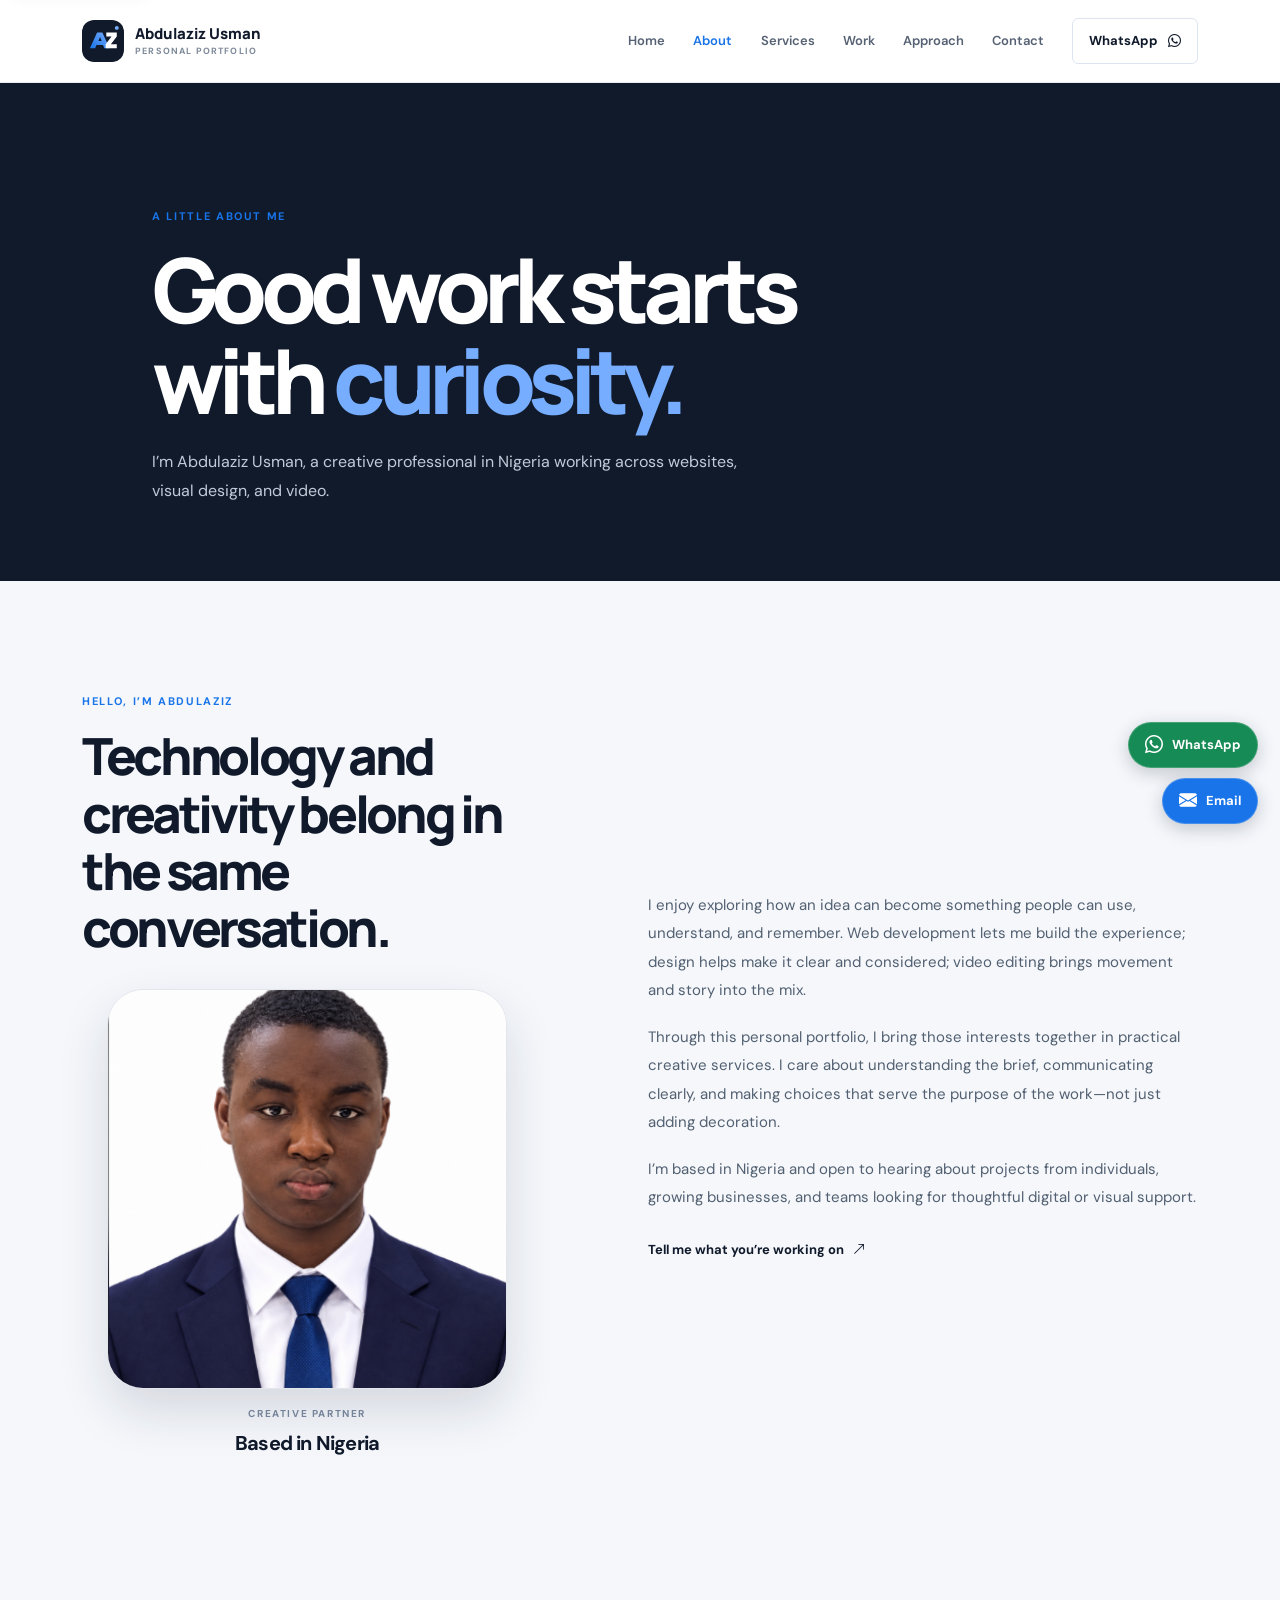
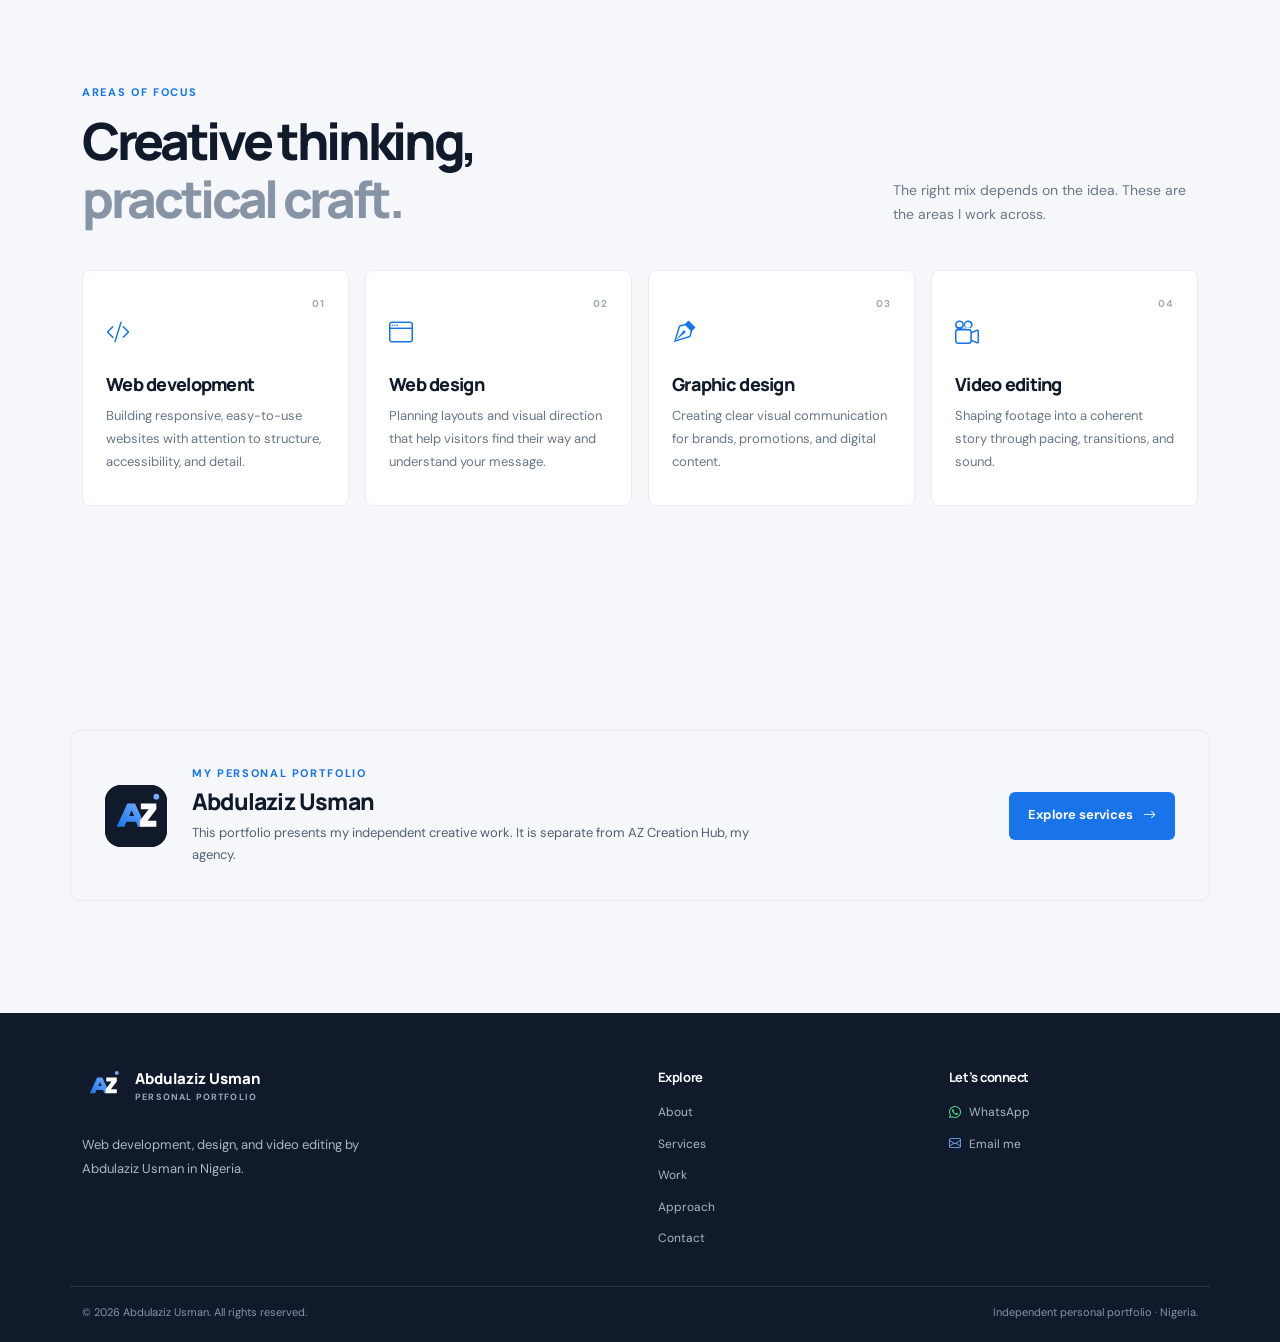
==== commit e4db4822: "Refactor portfolio and service pages to reflect personal branding updates, including title and meta " ====
--- a/about.html
+++ b/about.html
@@ -3,11 +3,11 @@
 <head>
   <meta charset="utf-8">
   <meta name="viewport" content="width=device-width, initial-scale=1">
-  <meta name="description" content="Meet Abdulaziz Usman of AZ Portfolio: a Nigeria-based web developer, designer, and video editor who enjoys turning ideas into useful digital work.">
+  <meta name="description" content="Meet Abdulaziz Usman: a Nigeria-based web developer, designer, and video editor who enjoys turning ideas into useful digital work.">
   <meta name="theme-color" content="#101a2b">
-  <meta property="og:type" content="website"><meta property="og:locale" content="en_NG"><meta property="og:site_name" content="AZ Portfolio">
-  <meta property="og:title" content="About Abdulaziz Usman | AZ Portfolio"><meta property="og:description" content="A little about Abdulaziz Usman and his approach to web development, design, and video editing.">
-  <title>About Abdulaziz Usman | AZ Portfolio</title>
+  <meta property="og:type" content="website"><meta property="og:locale" content="en_NG"><meta property="og:site_name" content="Abdulaziz Usman">
+  <meta property="og:title" content="About Abdulaziz Usman | Personal Portfolio"><meta property="og:description" content="A little about Abdulaziz Usman and his approach to web development, design, and video editing.">
+  <title>About Abdulaziz Usman | Personal Portfolio</title>
   <link rel="icon" href="assets/img/favicon.svg" type="image/svg+xml">
   <link rel="preconnect" href="https://fonts.googleapis.com"><link rel="preconnect" href="https://fonts.gstatic.com" crossorigin>
   <link href="https://fonts.googleapis.com/css2?family=DM+Sans:wght@400;500;600;700&family=Manrope:wght@400;500;600;700;800&display=swap" rel="stylesheet">
@@ -16,7 +16,7 @@
 <body class="az-site">
   <a class="skip-link" href="#main">Skip to content</a>
   <header id="header" class="header az-header sticky-top"><div class="container az-header-inner">
-    <a class="brand-link" href="index.html" aria-label="AZ Portfolio home"><img class="brand-mark" src="assets/img/logo.svg" alt=""><span class="brand-copy"><strong>AZ Portfolio</strong><small>WEB · DESIGN · VIDEO</small></span></a>
+    <a class="brand-link" href="index.html" aria-label="Abdulaziz Usman home"><img class="brand-mark" src="assets/img/logo.svg" alt=""><span class="brand-copy"><strong>Abdulaziz Usman</strong><small>PERSONAL PORTFOLIO</small></span></a>
     <nav id="navmenu" class="navmenu" aria-label="Main navigation"><ul id="primary-navigation"><li><a href="index.html">Home</a></li><li><a class="active" href="about.html" aria-current="page">About</a></li><li><a href="services.html">Services</a></li><li><a href="portfolio.html">Work</a></li><li><a href="resume.html">Approach</a></li><li><a href="contact.html">Contact</a></li></ul><button class="mobile-nav-toggle d-xl-none" type="button" aria-label="Open navigation" aria-controls="primary-navigation" aria-expanded="false"><i class="bi bi-list" aria-hidden="true"></i></button></nav>
     <a class="header-cta" href="https://wa.me/2347077909619" target="_blank" rel="noopener noreferrer">WhatsApp <i class="bi bi-whatsapp" aria-hidden="true"></i></a>
   </div></header>
@@ -30,7 +30,7 @@
           <div class="about-photo-tag"><span>Creative partner</span><strong>Based in Nigeria</strong></div>
         </div>
       </div>
-      <div class="about-copy" data-aos="fade-up" data-aos-delay="100"><p>I enjoy exploring how an idea can become something people can use, understand, and remember. Web development lets me build the experience; design helps make it clear and considered; video editing brings movement and story into the mix.</p><p>Through AZ Portfolio, I bring those interests together in practical creative services. I care about understanding the brief, communicating clearly, and making choices that serve the purpose of the work—not just adding decoration.</p><p>I’m based in Nigeria and open to hearing about projects from individuals, growing businesses, and teams looking for thoughtful digital or visual support.</p><a class="text-link" href="contact.html">Tell me what you’re working on <i class="bi bi-arrow-up-right" aria-hidden="true"></i></a></div>
+      <div class="about-copy" data-aos="fade-up" data-aos-delay="100"><p>I enjoy exploring how an idea can become something people can use, understand, and remember. Web development lets me build the experience; design helps make it clear and considered; video editing brings movement and story into the mix.</p><p>Through this personal portfolio, I bring those interests together in practical creative services. I care about understanding the brief, communicating clearly, and making choices that serve the purpose of the work—not just adding decoration.</p><p>I’m based in Nigeria and open to hearing about projects from individuals, growing businesses, and teams looking for thoughtful digital or visual support.</p><a class="text-link" href="contact.html">Tell me what you’re working on <i class="bi bi-arrow-up-right" aria-hidden="true"></i></a></div>
     </div></section>
     <section class="az-section section-muted"><div class="container">
       <div class="section-heading" data-aos="fade-up"><div><p class="eyebrow">Areas of focus</p><h2>Creative thinking,<br><span>practical craft.</span></h2></div><p class="section-aside">The right mix depends on the idea. These are the areas I work across.</p></div>
@@ -41,9 +41,10 @@
         <article class="focus-card" data-aos="fade-up" data-aos-delay="240"><span>04</span><i class="bi bi-camera-reels" aria-hidden="true"></i><h3>Video editing</h3><p>Shaping footage into a coherent story through pacing, transitions, and sound.</p></article>
       </div>
     </div></section>
-    <section class="az-section"><div class="container about-brand" data-aos="fade-up"><img class="brand-mark brand-mark-large" src="assets/img/logo.svg" alt=""><div><p class="eyebrow">My creative brand</p><h2>AZ Portfolio</h2><p>A home for web development, visual design, and video editing—built around useful ideas and clear communication.</p></div><a class="btn-az btn-az-primary" href="services.html">Explore services <i class="bi bi-arrow-right" aria-hidden="true"></i></a></div></section>
+    <section class="az-section"><div class="container about-brand" data-aos="fade-up"><img class="brand-mark brand-mark-large" src="assets/img/logo.svg" alt=""><div><p class="eyebrow">My personal portfolio</p><h2>Abdulaziz Usman</h2><p>This portfolio presents my independent creative work. It is separate from AZ Creation Hub, my agency.</p></div><a class="btn-az btn-az-primary" href="services.html">Explore services <i class="bi bi-arrow-right" aria-hidden="true"></i></a></div></section>
   </main>
-  <footer class="az-footer"><div class="container footer-main"><div class="footer-brand"><a class="brand-link" href="index.html" aria-label="AZ Portfolio home"><img class="brand-mark" src="assets/img/logo.svg" alt=""><span class="brand-copy"><strong>AZ Portfolio</strong><small>WEB · DESIGN · VIDEO</small></span></a><p>Web development, design, and video editing by Abdulaziz Usman in Nigeria.</p></div><nav class="footer-nav" aria-label="Footer navigation"><h2>Explore</h2><a href="about.html">About</a><a href="services.html">Services</a><a href="portfolio.html">Work</a></nav><div class="footer-connect"><h2>Let’s connect</h2><a href="https://wa.me/2347077909619" target="_blank" rel="noopener noreferrer"><i class="bi bi-whatsapp" aria-hidden="true"></i> WhatsApp</a><a href="mailto:abdulazizusmanaum01@gmail.com"><i class="bi bi-envelope" aria-hidden="true"></i> Email me</a></div></div><div class="container footer-bottom"><span>© <span class="current-year">2026</span> Abdulaziz Usman</span><span>Made with care in Nigeria.</span></div></footer>
+  <footer class="az-footer"><div class="container footer-main"><div class="footer-brand"><a class="brand-link" href="index.html" aria-label="Abdulaziz Usman home"><img class="brand-mark" src="assets/img/logo.svg" alt=""><span class="brand-copy"><strong>Abdulaziz Usman</strong><small>PERSONAL PORTFOLIO</small></span></a><p>Web development, design, and video editing by Abdulaziz Usman in Nigeria.</p></div><nav class="footer-nav" aria-label="Footer navigation"><h2>Explore</h2><a href="about.html">About</a><a href=
+    "services.html">Services</a><a href="portfolio.html">Work</a><a href="resume.html">Approach</a><a href="contact.html">Contact</a></nav><div class="footer-connect"><h2>Let’s connect</h2><a href="https://wa.me/2347077909619" target="_blank" rel="noopener noreferrer"><i class="bi bi-whatsapp" aria-hidden="true"></i> WhatsApp</a><a href="mailto:abdulazizusmanaum01@gmail.com"><i class="bi bi-envelope" aria-hidden="true"></i> Email me</a></div></div><div class="container footer-bottom"><span>© <span class="current-year">2026</span> Abdulaziz Usman. All rights reserved.</span><span>Independent personal portfolio · Nigeria.</span></div></footer>
   <div class="floating-contact" aria-label="Quick contact">
     <a class="floating-contact-link floating-whatsapp" href="https://wa.me/2347077909619" target="_blank" rel="noopener noreferrer" aria-label="Contact Abdulaziz on WhatsApp"><i class="bi bi-whatsapp" aria-hidden="true"></i><span>WhatsApp</span></a>
     <a class="floating-contact-link floating-email" href="mailto:abdulazizusmanaum01@gmail.com" aria-label="Email Abdulaziz"><i class="bi bi-envelope-fill" aria-hidden="true"></i><span>Email</span></a>
--- a/assets/css/main.css
+++ b/assets/css/main.css
@@ -3437,7 +3437,7 @@
 .about-photo-frame {
   position: relative;
   width: min(400px, 100%);
-  border-radius: 28px;
+  border-radius: 36px;
   overflow: hidden;
   border: 1px solid rgba(17, 29, 47, 0.08);
   box-shadow: 0 22px 50px rgba(23, 36, 55, 0.14);
@@ -3944,6 +3944,117 @@
 
 .project-gallery-help code {
   color: #26354a;
+}
+
+.project-gallery-help a {
+  color: #145fc5;
+  font-weight: 700;
+  text-decoration: underline;
+  text-underline-offset: 3px;
+}
+
+.case-study-list {
+  display: grid;
+  gap: 28px;
+}
+
+.case-study {
+  display: grid;
+  grid-template-columns: minmax(0, 0.9fr) minmax(0, 1.1fr);
+  overflow: hidden;
+  border: 1px solid #e6ecf3;
+  border-radius: 12px;
+  background: #ffffff;
+}
+
+.case-study-media {
+  min-height: 280px;
+  overflow: hidden;
+  background: #f3f6fb;
+}
+
+.case-study-media img {
+  display: block;
+  width: 100%;
+  height: 100%;
+  min-height: 280px;
+  object-fit: cover;
+}
+
+.case-study-media-portrait img {
+  object-fit: cover;
+  object-position: center 30%;
+}
+
+.case-study-content {
+  align-self: center;
+  padding: clamp(24px, 4vw, 48px);
+}
+
+.case-study-content .eyebrow {
+  margin-bottom: 10px;
+}
+
+.case-study-content h2 {
+  margin: 0 0 12px;
+  font-size: clamp(1.7rem, 3vw, 2.4rem);
+  font-weight: 800;
+}
+
+.case-study-summary {
+  margin: 0;
+  color: #566274;
+  font-size: 14px;
+  line-height: 1.8;
+}
+
+.case-study-facts {
+  display: grid;
+  grid-template-columns: repeat(2, minmax(0, 1fr));
+  gap: 16px;
+  margin-top: 24px;
+  padding: 18px 0;
+  border-top: 1px solid #e8edf3;
+  border-bottom: 1px solid #e8edf3;
+}
+
+.case-study-facts div {
+  display: grid;
+  gap: 4px;
+}
+
+.case-study-facts span {
+  color: #727f90;
+  font-size: 11px;
+}
+
+.case-study-facts strong {
+  color: #26354a;
+  font-size: 12px;
+}
+
+.case-study-links {
+  display: flex;
+  flex-wrap: wrap;
+  gap: 12px 22px;
+  margin-top: 20px;
+}
+
+.case-study-links .text-link {
+  color: #145fc5;
+  font-size: 13px;
+  font-weight: 700;
+}
+
+.case-study-backlinks {
+  display: flex;
+  flex-wrap: wrap;
+  gap: 12px;
+  justify-content: space-between;
+}
+
+.case-study-backlinks .btn-az {
+  min-height: 46px;
 }
 
 .featured-project-grid {
@@ -4227,6 +4338,10 @@
 
 .contact-detail strong a:hover {
   color: var(--accent-color);
+}
+
+.contact-detail strong a {
+  overflow-wrap: anywhere;
 }
 
 .contact-detail strong i {
@@ -4674,6 +4789,39 @@
 }
 
 @media (max-width: 767.98px) {
+  .case-study {
+    grid-template-columns: 1fr;
+  }
+
+  .case-study-media,
+  .case-study-media img {
+    min-height: 0;
+    max-height: 340px;
+  }
+
+  .case-study-media img {
+    aspect-ratio: 16 / 9;
+  }
+
+  .case-study-media-portrait img {
+    width: min(100%, 300px);
+    aspect-ratio: 9 / 16;
+    margin: 0 auto;
+  }
+
+  .case-study-facts {
+    gap: 12px;
+  }
+
+  .case-study-backlinks {
+    flex-direction: column;
+    align-items: stretch;
+  }
+
+  .case-study-backlinks .btn-az {
+    justify-content: center;
+  }
+
   .az-header .az-header-inner {
     min-height: 70px;
     gap: 12px;
@@ -4872,9 +5020,14 @@
   }
 
   .footer-main {
-    align-items: flex-start;
-    flex-direction: column;
-    gap: 13px;
+    grid-template-columns: 1fr;
+    gap: 20px;
+  }
+
+  .footer-brand,
+  .footer-nav,
+  .footer-connect {
+    grid-column: 1 / -1;
   }
 
   .footer-bottom {
